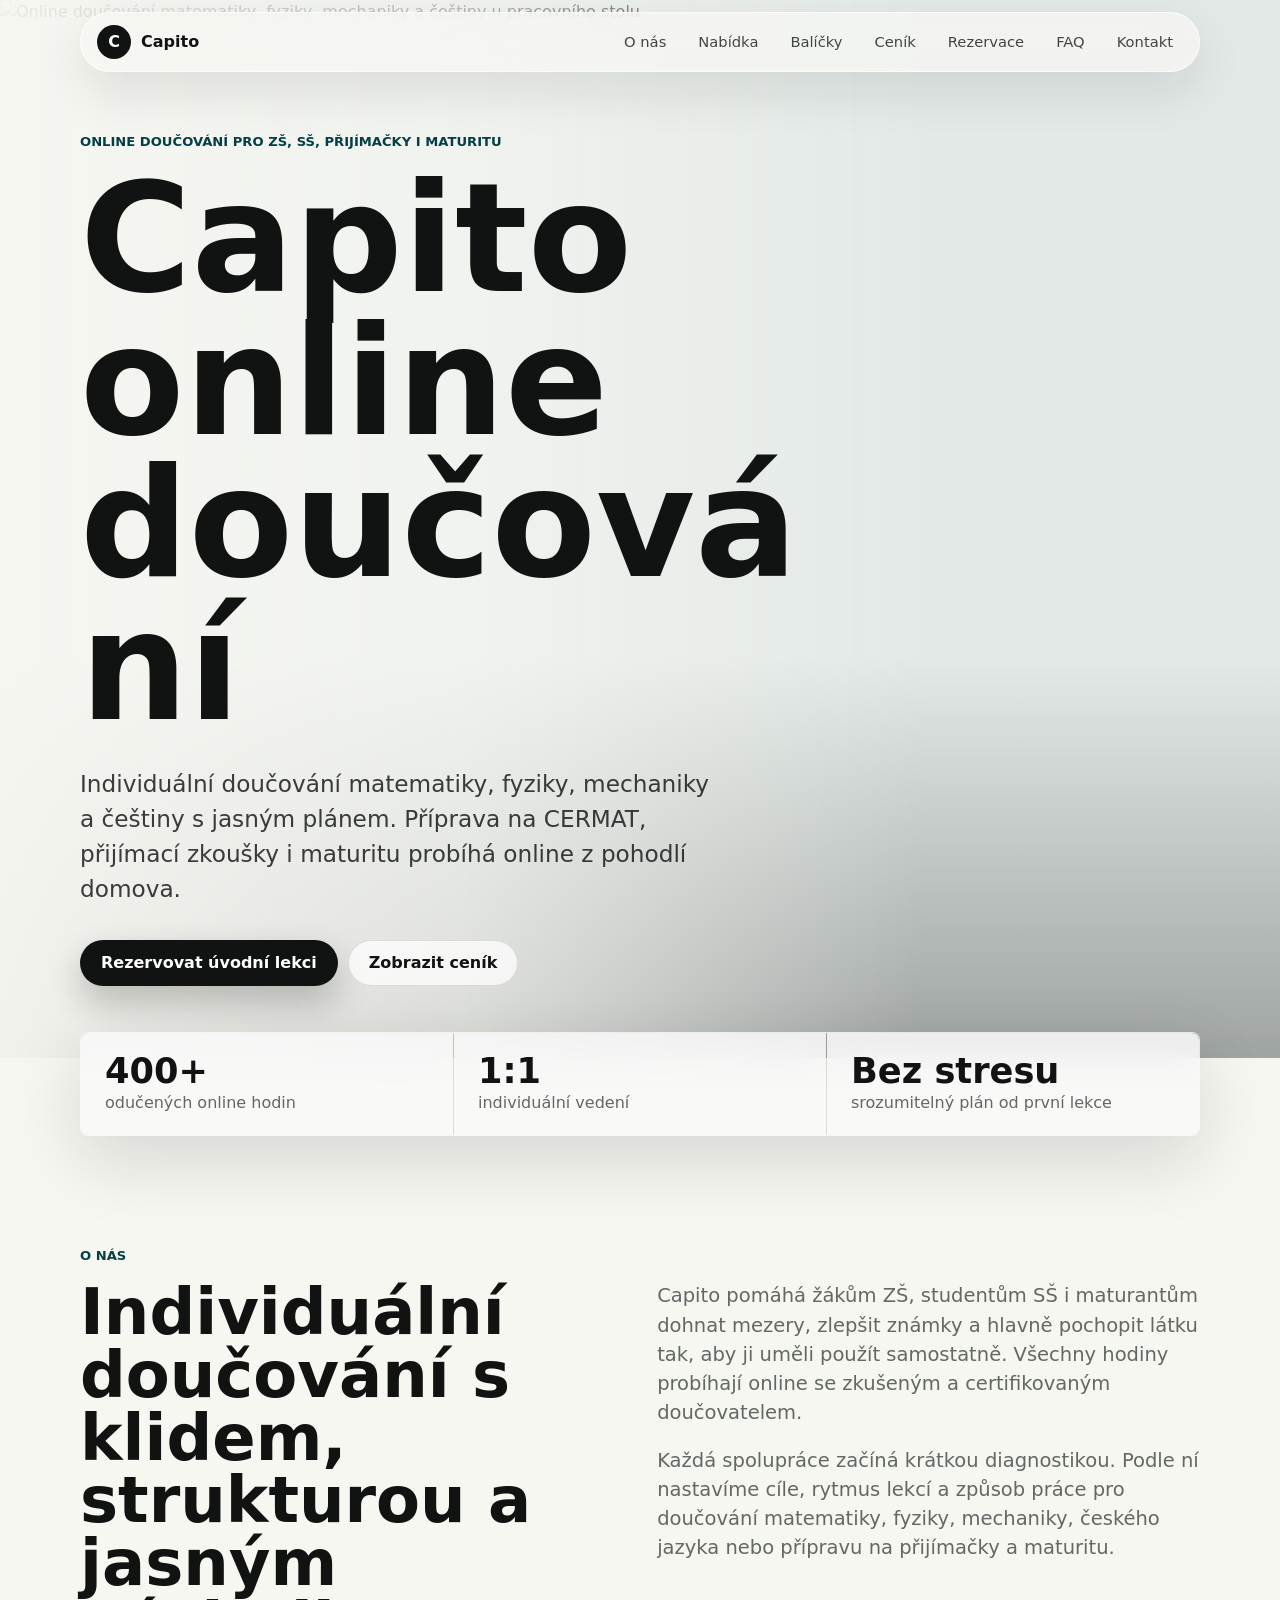
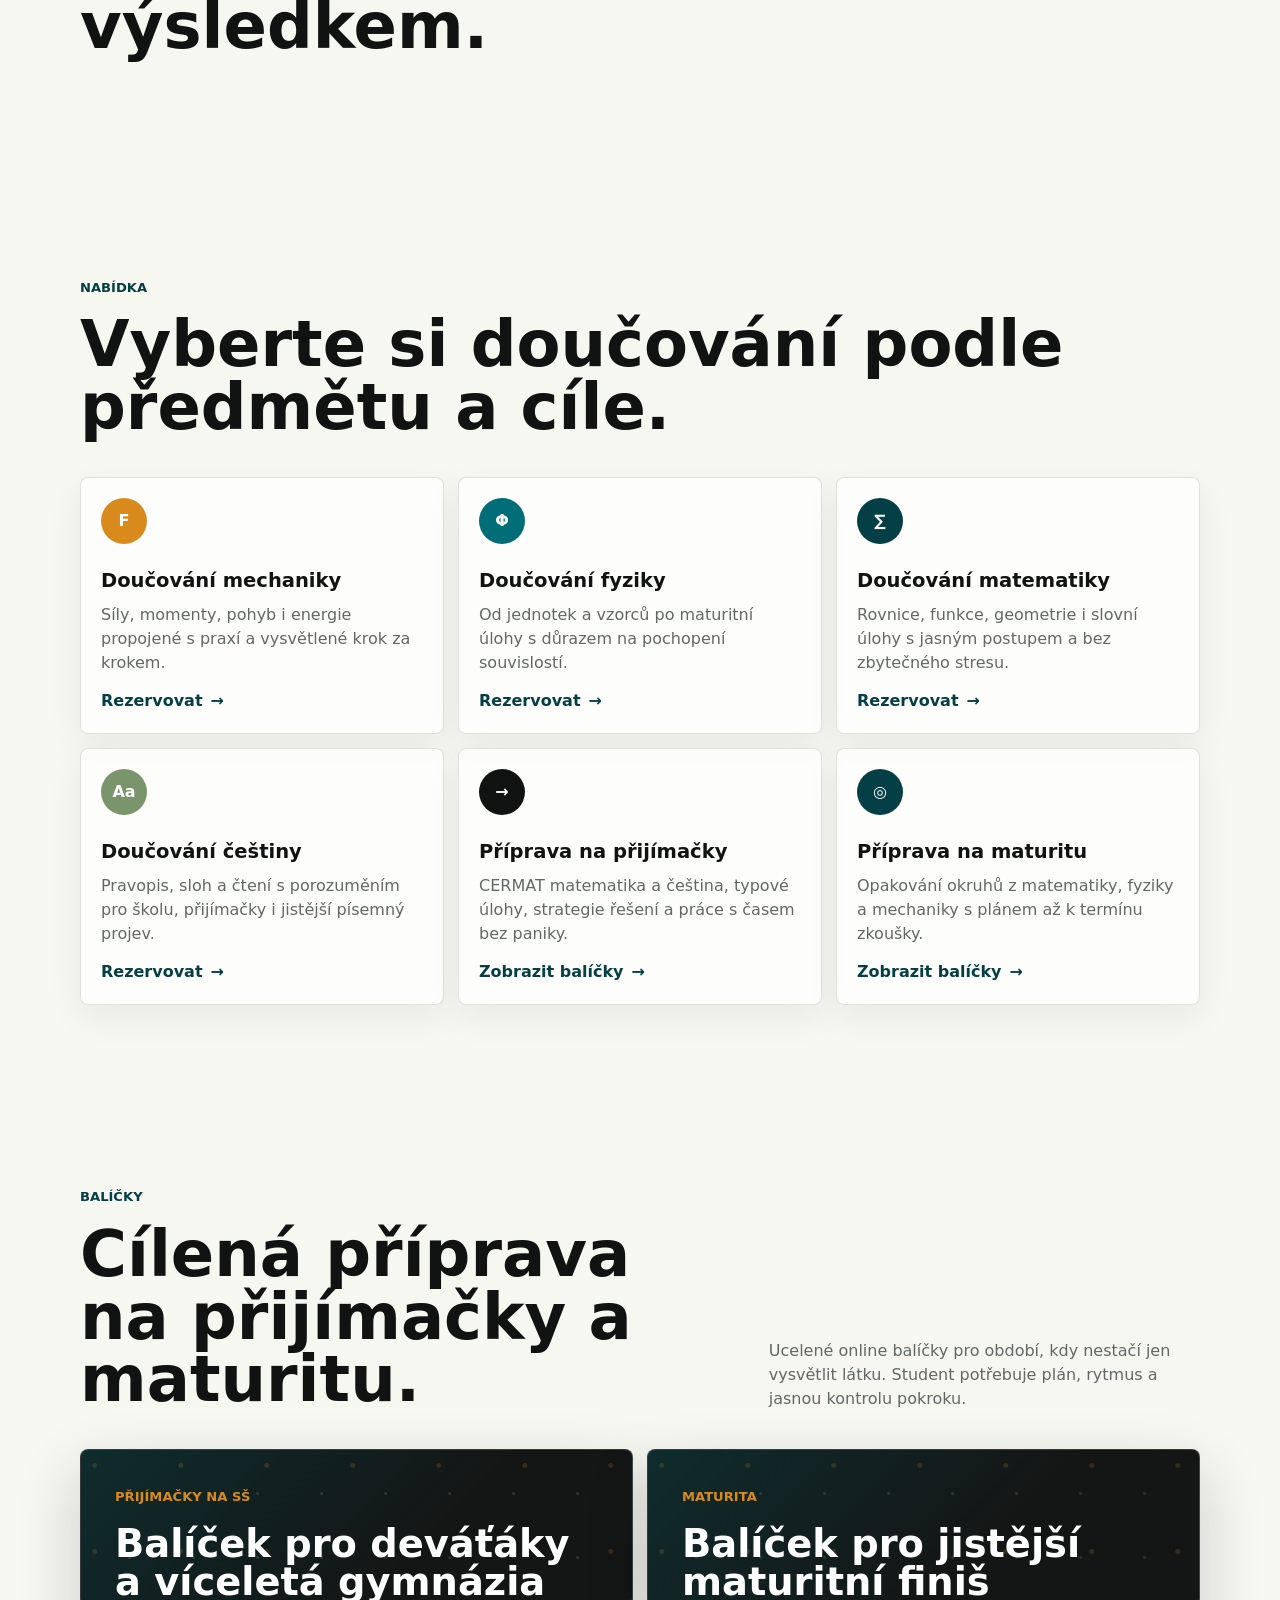
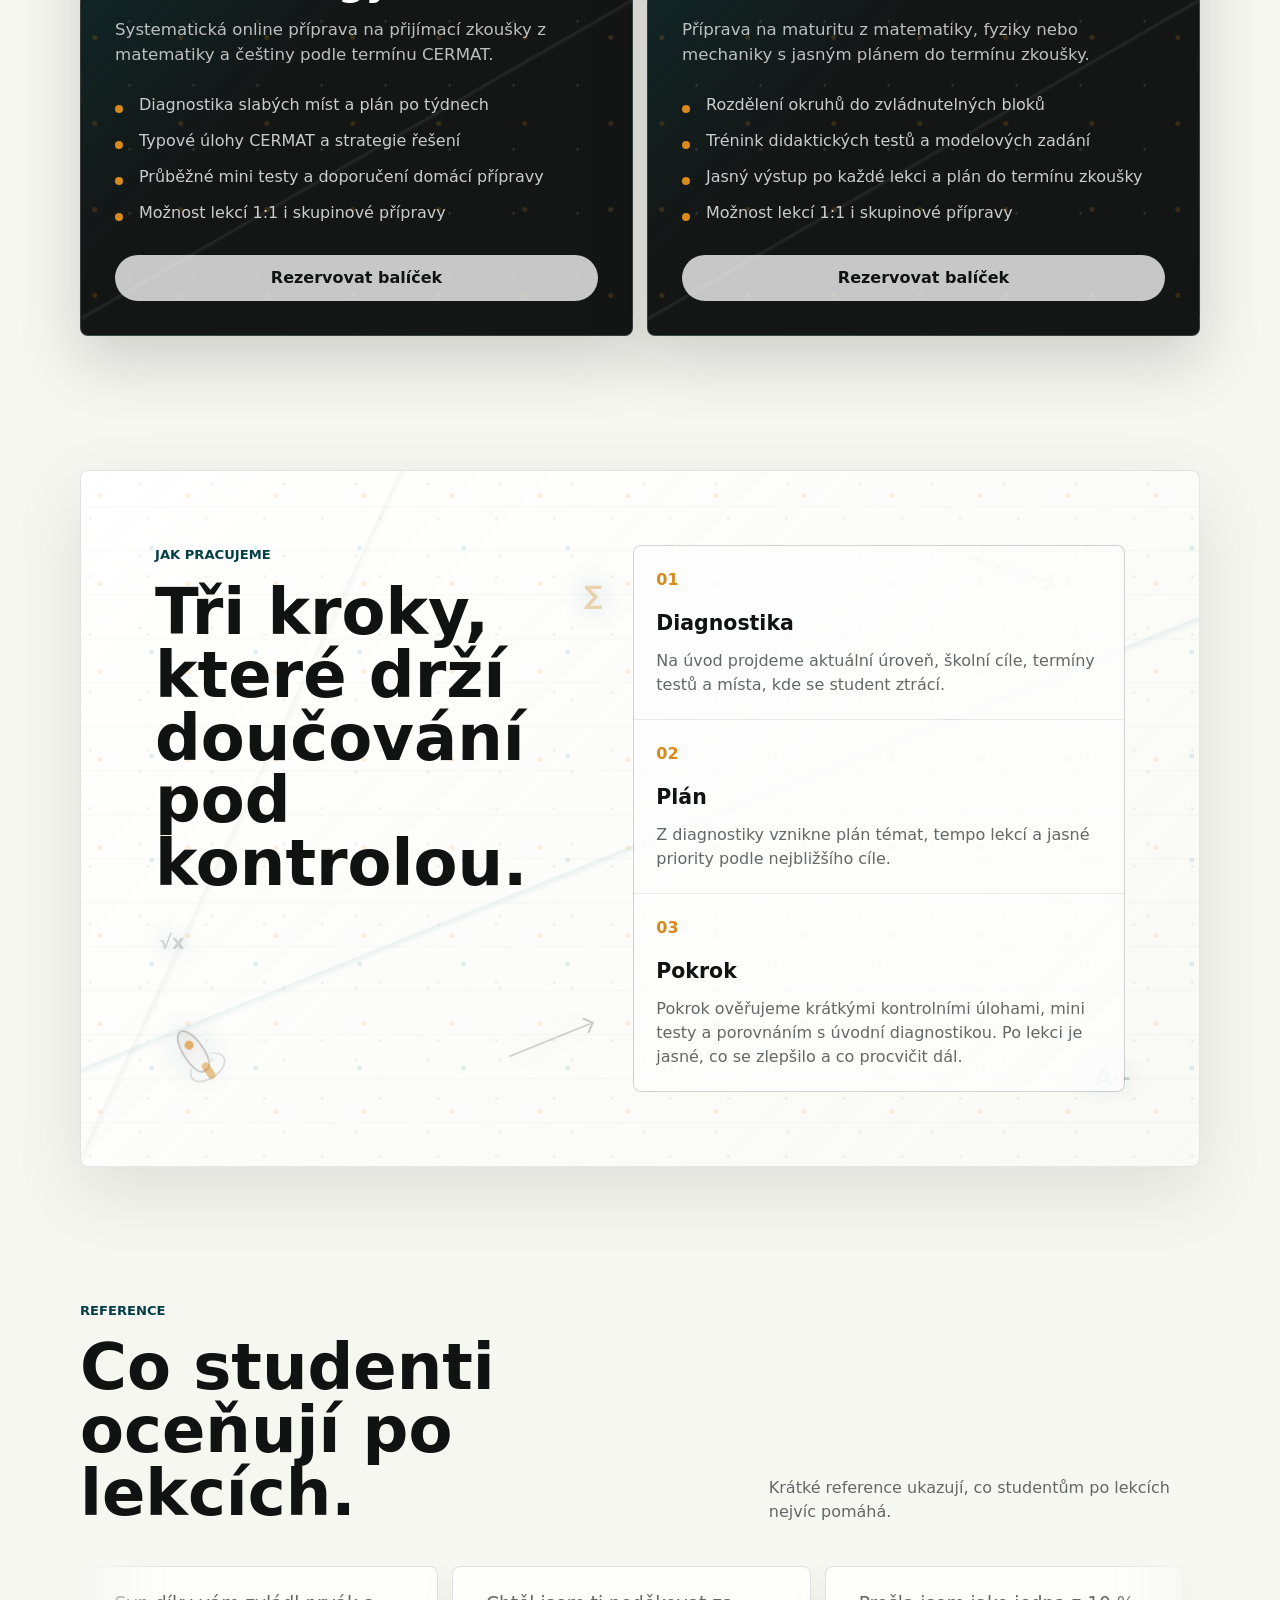
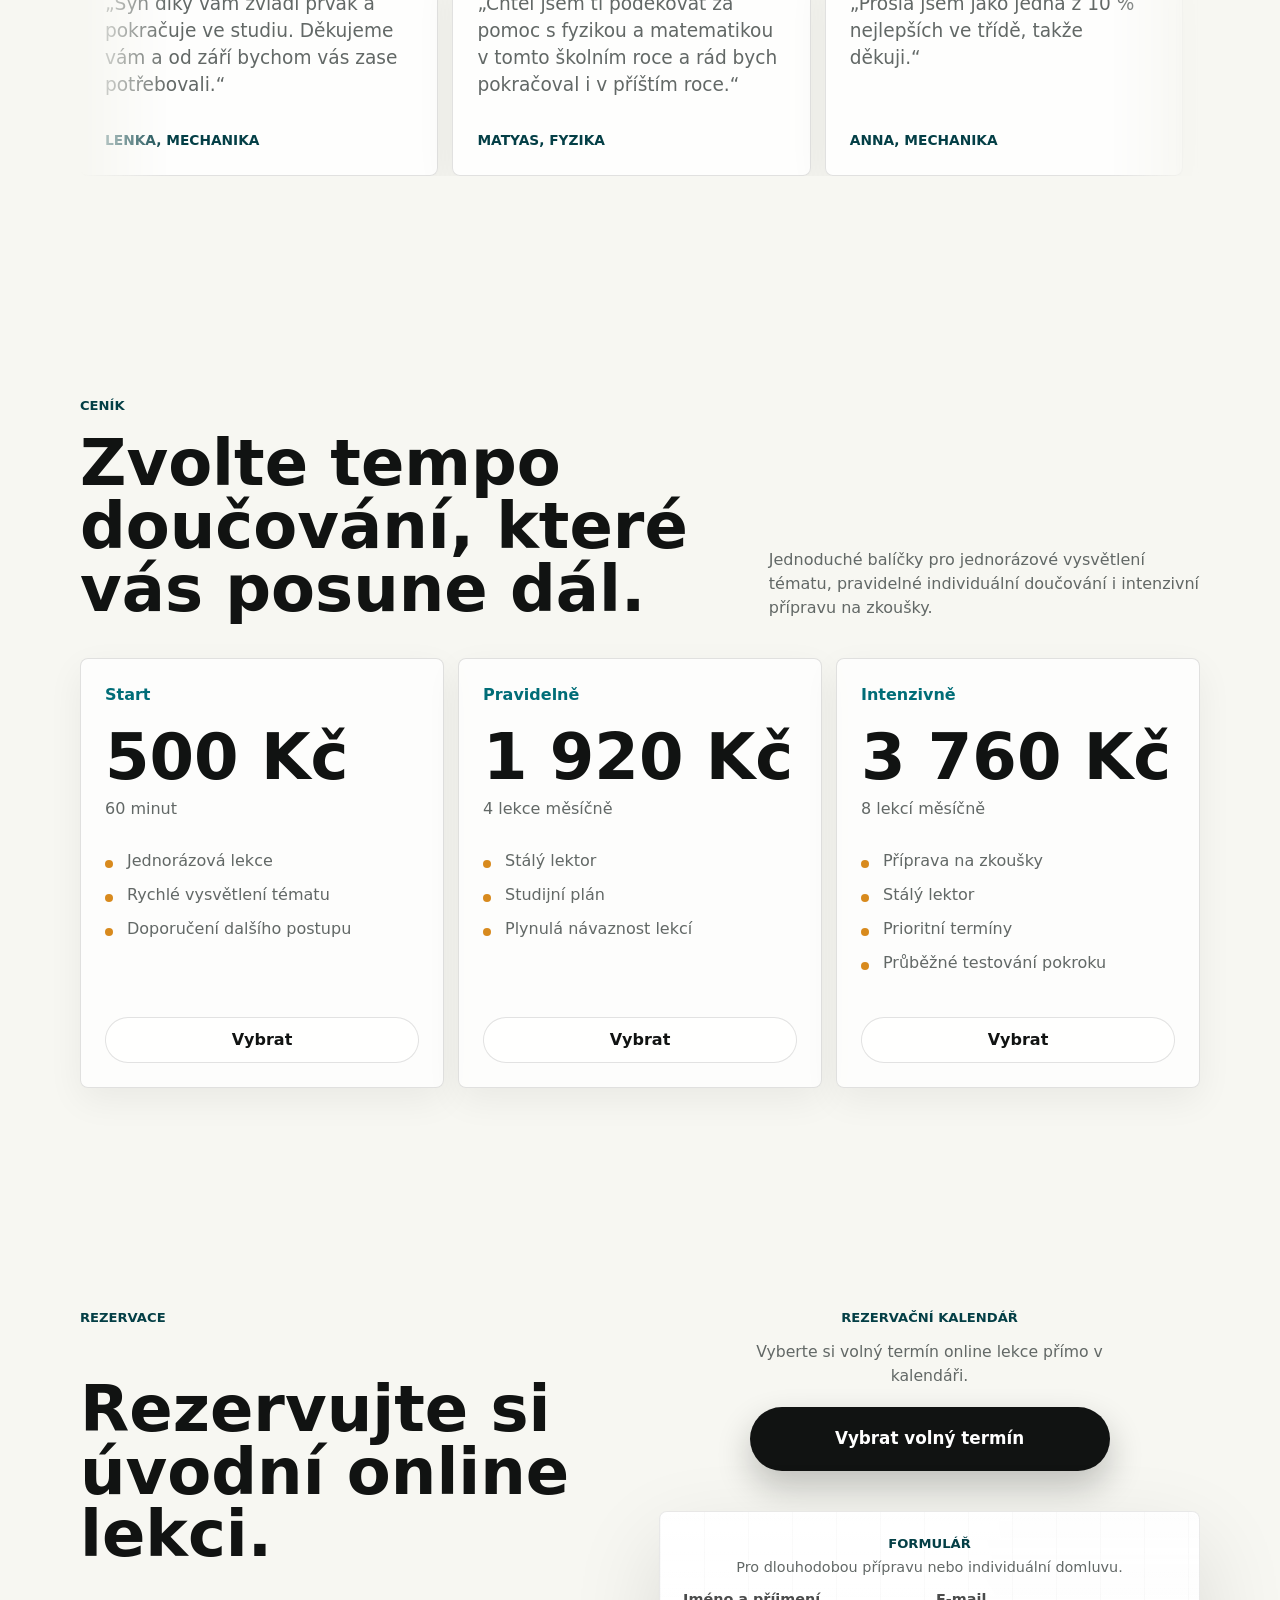
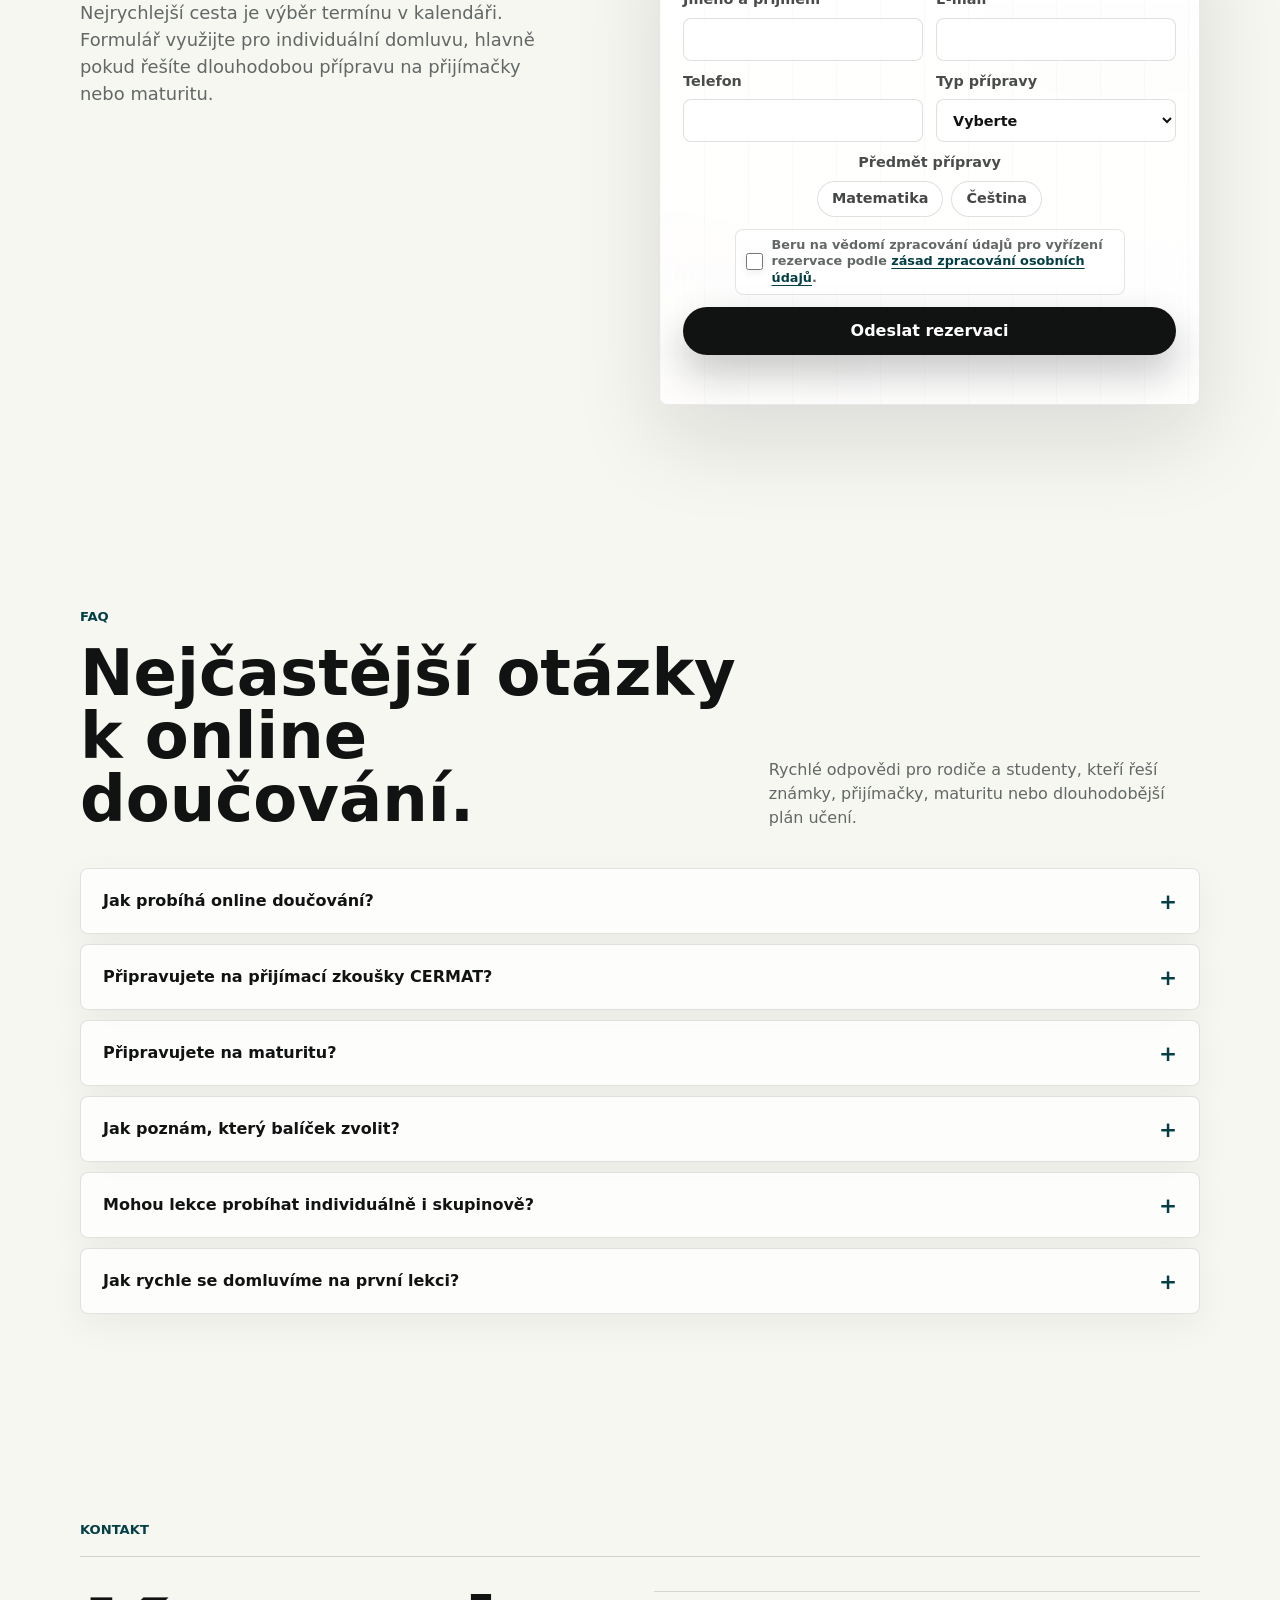
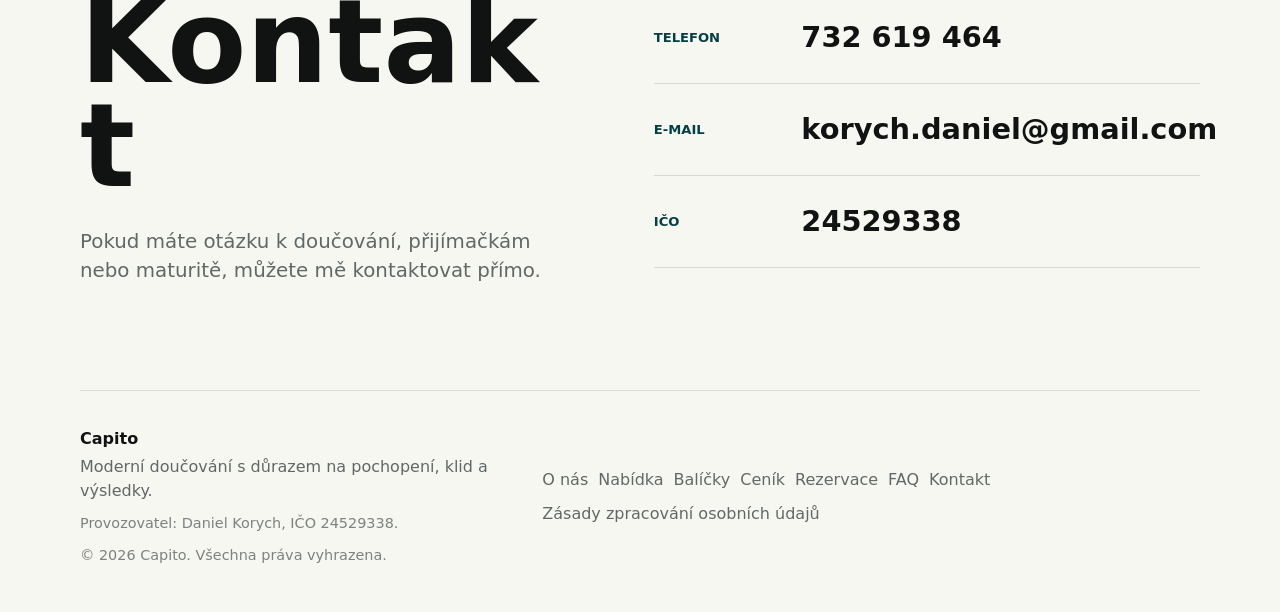
==== index.html @ b6530be2 "Add files via upload" ====
<!doctype html>
<html lang="cs">
  <head>
    <meta charset="utf-8" />
    <meta name="viewport" content="width=device-width, initial-scale=1" />
    <meta
      name="description"
      content="Individuální online doučování matematiky, fyziky, mechaniky a češtiny. Příprava na CERMAT, přijímačky i maturitu s jasným plánem a lektorem."
    />
    <meta name="robots" content="index,follow,max-image-preview:large" />
    <meta name="theme-color" content="#f7f7f2" />
    <meta name="author" content="Capito" />
    <link rel="canonical" href="https://www.doucovanicapito.cz/" />
    <title>Online doučování, přijímačky a maturita | Capito</title>
    <link rel="icon" href="assets/favicon.svg?v=2" type="image/svg+xml" />
    <meta property="og:locale" content="cs_CZ" />
    <meta property="og:type" content="website" />
    <meta property="og:site_name" content="Capito" />
    <meta property="og:title" content="Online doučování, přijímačky a maturita | Capito" />
    <meta
      property="og:description"
      content="Individuální online doučování matematiky, fyziky, mechaniky a češtiny. Příprava na CERMAT, přijímačky i maturitu s jasným plánem."
    />
    <meta property="og:url" content="https://www.doucovanicapito.cz/" />
    <meta property="og:image" content="https://www.doucovanicapito.cz/assets/og-image.jpg" />
    <meta property="og:image:alt" content="Online doučování, přijímačky a maturita s Capito" />
    <meta property="og:image:type" content="image/jpeg" />
    <meta property="og:image:width" content="1200" />
    <meta property="og:image:height" content="630" />
    <meta name="twitter:card" content="summary_large_image" />
    <meta name="twitter:title" content="Online doučování, přijímačky a maturita | Capito" />
    <meta
      name="twitter:description"
      content="Individuální doučování online, příprava na CERMAT, přijímačky a maturitu z matematiky, fyziky, mechaniky a češtiny."
    />
    <meta name="twitter:image" content="https://www.doucovanicapito.cz/assets/og-image.jpg" />
    <meta name="twitter:image:alt" content="Online doučování, přijímačky a maturita s Capito" />
    <link
      rel="preload"
      href="assets/capito-online-doucovani-1200.webp"
      as="image"
      type="image/webp"
      imagesrcset="assets/capito-online-doucovani-720.webp 720w, assets/capito-online-doucovani-1200.webp 1200w, assets/capito-online-doucovani-1672.webp 1672w"
      imagesizes="100vw"
    />
    <link rel="stylesheet" href="styles.css" />
    <script type="application/ld+json">
      {
        "@context": "https://schema.org",
        "@graph": [
          {
            "@type": "WebSite",
            "@id": "https://www.doucovanicapito.cz/#website",
            "url": "https://www.doucovanicapito.cz/",
            "name": "Capito",
            "inLanguage": "cs-CZ",
            "publisher": { "@id": "https://www.doucovanicapito.cz/#organization" }
          },
          {
            "@type": ["Organization", "LocalBusiness", "EducationalOrganization"],
            "@id": "https://www.doucovanicapito.cz/#organization",
            "name": "Capito",
            "url": "https://www.doucovanicapito.cz/",
            "logo": "https://www.doucovanicapito.cz/assets/favicon.svg",
            "telephone": "+420732619464",
            "email": "korych.daniel@gmail.com",
            "taxID": "24529338",
            "description": "Individuální online doučování matematiky, fyziky, mechaniky a českého jazyka pro žáky ZŠ, studenty SŠ, maturanty a uchazeče o střední školy.",
            "areaServed": [
              { "@type": "Country", "name": "Česká republika" }
            ]
          },
          {
            "@type": "Course",
            "@id": "https://www.doucovanicapito.cz/#prijimacky-cermat",
            "name": "Příprava na přijímací zkoušky CERMAT",
            "description": "Online příprava na přijímačky z matematiky a českého jazyka s plánem po týdnech, typovými úlohami a průběžnou kontrolou pokroku.",
            "provider": { "@id": "https://www.doucovanicapito.cz/#organization" },
            "educationalLevel": "ZŠ"
          },
          {
            "@type": "Course",
            "@id": "https://www.doucovanicapito.cz/#maturita",
            "name": "Online příprava na maturitu",
            "description": "Individuální online příprava na maturitu z matematiky, fyziky a mechaniky s opakováním okruhů, typovými úlohami a jasným plánem.",
            "provider": { "@id": "https://www.doucovanicapito.cz/#organization" },
            "educationalLevel": "SŠ"
          },
          {
            "@type": "FAQPage",
            "@id": "https://www.doucovanicapito.cz/#faq",
            "mainEntity": [
              {
                "@type": "Question",
                "name": "Jak probíhá online doučování?",
                "acceptedAnswer": {
                  "@type": "Answer",
                  "text": "Lekce probíhají online přes videohovor na platformě Microsoft Teams nebo Google Meet a sdílené materiály. Student dostává srozumitelné vysvětlení, prostor na otázky a jasný plán další přípravy."
                }
              },
              {
                "@type": "Question",
                "name": "Připravujete na přijímací zkoušky CERMAT?",
                "acceptedAnswer": {
                  "@type": "Answer",
                  "text": "Ano. Příprava na přijímačky se zaměřuje na matematiku, český jazyk, typové úlohy CERMAT, práci s časem a pravidelné vyhodnocování pokroku."
                }
              },
              {
                "@type": "Question",
                "name": "Připravujete na maturitu?",
                "acceptedAnswer": {
                  "@type": "Answer",
                  "text": "Ano. Příprava na maturitu se nastavuje podle typu zkoušky, aktuální úrovně studenta a termínu maturity. Zaměřujeme se na maturitní okruhy, typové úlohy a jistotu při řešení."
                }
              },
              {
                "@type": "Question",
                "name": "Jak poznám, který balíček zvolit?",
                "acceptedAnswer": {
                  "@type": "Answer",
                  "text": "Pro rychlé vysvětlení tématu stačí Start. Pro dlouhodobý posun dává smysl pravidelné doučování. Pro přijímačky, maturitu nebo větší skluz je vhodný balíček s jasným plánem. Pokud si nejste jistí výběrem, můžete mě kontaktovat napřímo."
                }
              },
              {
                "@type": "Question",
                "name": "Mohou lekce probíhat individuálně i skupinově?",
                "acceptedAnswer": {
                  "@type": "Answer",
                  "text": "Ano. Podle cíle a domluvy mohou lekce probíhat jako individuální doučování 1:1 nebo jako skupinová příprava pro více studentů."
                }
              },
              {
                "@type": "Question",
                "name": "Jak rychle se domluvíme na první lekci?",
                "acceptedAnswer": {
                  "@type": "Answer",
                  "text": "Po odeslání poptávky se domluví nejbližší vhodný termín, cíl doučování a doporučené tempo lekcí."
                }
              }
            ]
          },
          {
            "@type": "BreadcrumbList",
            "@id": "https://www.doucovanicapito.cz/#breadcrumbs",
            "itemListElement": [
              {
                "@type": "ListItem",
                "position": 1,
                "name": "Online doučování Capito",
                "item": "https://www.doucovanicapito.cz/"
              }
            ]
          }
        ]
      }
    </script>
  </head>
  <body>
    <header class="site-header" data-header>
      <a class="brand" href="#top" aria-label="Capito domů">
        <span class="brand-mark">C</span>
        <span>Capito</span>
      </a>

      <button class="menu-toggle" type="button" aria-expanded="false" aria-controls="site-nav" data-menu-toggle>
        <span class="sr-only">Menu</span>
        <span></span>
        <span></span>
      </button>

      <nav class="site-nav" id="site-nav" data-nav>
        <a href="#o-nas">O nás</a>
        <a href="#nabidka">Nabídka</a>
        <a href="#balicky">Balíčky</a>
        <a href="#cenik">Ceník</a>
        <a href="#rezervace">Rezervace</a>
        <a href="#faq">FAQ</a>
        <a href="#kontakt">Kontakt</a>
      </nav>
    </header>

    <main id="top">
      <section class="hero" aria-labelledby="hero-title">
        <picture class="hero-picture">
          <source
            type="image/webp"
            srcset="assets/capito-online-doucovani-720.webp 720w, assets/capito-online-doucovani-1200.webp 1200w, assets/capito-online-doucovani-1672.webp 1672w"
            sizes="100vw"
          />
          <img
            class="hero-media"
            src="assets/capito-online-doucovani.png"
            alt="Online doučování matematiky, fyziky, mechaniky a češtiny u pracovního stolu"
            title="Online doučování matematiky, fyziky, mechaniky a češtiny"
            width="1672"
            height="941"
            fetchpriority="high"
            decoding="async"
          />
        </picture>
        <div class="hero-shade" aria-hidden="true"></div>
        <div class="hero-content">
          <p class="eyebrow">Online doučování pro ZŠ, SŠ, přijímačky i maturitu</p>
          <h1 id="hero-title">Capito online doučování</h1>
          <p class="hero-copy">
            Individuální doučování matematiky, fyziky, mechaniky a češtiny s jasným plánem.
            Příprava na CERMAT, přijímací zkoušky i maturitu probíhá online z pohodlí domova.
          </p>
          <div class="hero-actions">
            <a class="button primary" href="#rezervace">Rezervovat úvodní lekci</a>
            <a class="button secondary" href="#cenik">Zobrazit ceník</a>
          </div>
        </div>
      </section>

      <section class="signal-strip" aria-label="Hlavní výhody">
        <div>
          <strong>400+</strong>
          <span>odučených online hodin</span>
        </div>
        <div>
          <strong>1:1</strong>
          <span>individuální vedení</span>
        </div>
        <div>
          <strong>Bez stresu</strong>
          <span>srozumitelný plán od první lekce</span>
        </div>
      </section>

      <section class="section intro" id="o-nas" aria-labelledby="about-title">
        <div class="section-kicker">O nás</div>
        <div class="intro-grid">
          <div>
            <h2 id="about-title">Individuální doučování s klidem, strukturou a jasným výsledkem.</h2>
          </div>
          <div class="intro-copy">
            <p>
              Capito pomáhá žákům ZŠ, studentům SŠ i maturantům dohnat mezery, zlepšit známky
              a hlavně pochopit látku tak, aby ji uměli použít samostatně. Všechny hodiny probíhají
              online se zkušeným a certifikovaným doučovatelem.
            </p>
            <p>
              Každá spolupráce začíná krátkou diagnostikou. Podle ní nastavíme cíle, rytmus lekcí
              a způsob práce pro doučování matematiky, fyziky, mechaniky, českého jazyka nebo přípravu
              na přijímačky a maturitu.
            </p>
          </div>
        </div>
      </section>

      <section class="section offer" id="nabidka" aria-labelledby="offer-title">
        <div class="section-kicker">Nabídka</div>
        <h2 id="offer-title">Vyberte si doučování podle předmětu a cíle.</h2>

        <div class="offer-grid">
          <a class="feature-card" href="#rezervace" data-subject="Mechanika" aria-label="Rezervovat doučování mechaniky">
            <span class="icon" aria-hidden="true">F</span>
            <h3>Doučování mechaniky</h3>
            <p>Síly, momenty, pohyb i energie propojené s praxí a vysvětlené krok za krokem.</p>
            <span class="feature-card-cta">Rezervovat</span>
          </a>
          <a class="feature-card" href="#rezervace" data-subject="Fyzika" aria-label="Rezervovat doučování fyziky">
            <span class="icon" aria-hidden="true">Φ</span>
            <h3>Doučování fyziky</h3>
            <p>Od jednotek a vzorců po maturitní úlohy s důrazem na pochopení souvislostí.</p>
            <span class="feature-card-cta">Rezervovat</span>
          </a>
          <a class="feature-card" href="#rezervace" data-subject="Matematika" aria-label="Rezervovat doučování matematiky">
            <span class="icon" aria-hidden="true">∑</span>
            <h3>Doučování matematiky</h3>
            <p>Rovnice, funkce, geometrie i slovní úlohy s jasným postupem a bez zbytečného stresu.</p>
            <span class="feature-card-cta">Rezervovat</span>
          </a>
          <a class="feature-card" href="#rezervace" data-subject="Čeština" aria-label="Rezervovat doučování češtiny">
            <span class="icon" aria-hidden="true">Aa</span>
            <h3>Doučování češtiny</h3>
            <p>Pravopis, sloh a čtení s porozuměním pro školu, přijímačky i jistější písemný projev.</p>
            <span class="feature-card-cta">Rezervovat</span>
          </a>
          <a class="feature-card" href="#balicky" aria-label="Zobrazit balíčky pro přípravu na přijímací zkoušky">
            <span class="icon" aria-hidden="true">→</span>
            <h3>Příprava na přijímačky</h3>
            <p>CERMAT matematika a čeština, typové úlohy, strategie řešení a práce s časem bez paniky.</p>
            <span class="feature-card-cta">Zobrazit balíčky</span>
          </a>
          <a class="feature-card" href="#balicky" aria-label="Zobrazit balíčky pro přípravu na maturitu">
            <span class="icon" aria-hidden="true">◎</span>
            <h3>Příprava na maturitu</h3>
            <p>Opakování okruhů z matematiky, fyziky a mechaniky s plánem až k termínu zkoušky.</p>
            <span class="feature-card-cta">Zobrazit balíčky</span>
          </a>
        </div>
      </section>

      <section class="section packages" id="balicky" aria-labelledby="packages-title">
        <div class="section-kicker">Balíčky</div>
        <div class="section-heading">
          <h2 id="packages-title">Cílená příprava na přijímačky a maturitu.</h2>
          <p>Ucelené online balíčky pro období, kdy nestačí jen vysvětlit látku. Student potřebuje plán, rytmus a jasnou kontrolu pokroku.</p>
        </div>

        <div class="package-grid">
          <article class="package-card">
            <div>
              <span class="package-label">Přijímačky na SŠ</span>
              <h3>Balíček pro deváťáky a víceletá gymnázia</h3>
              <p>Systematická online příprava na přijímací zkoušky z matematiky a češtiny podle termínu CERMAT.</p>
            </div>
            <ul>
              <li>Diagnostika slabých míst a plán po týdnech</li>
              <li>Typové úlohy CERMAT a strategie řešení</li>
              <li>Průběžné mini testy a doporučení domácí přípravy</li>
              <li>Možnost lekcí 1:1 i skupinové přípravy</li>
            </ul>
            <a
              class="button secondary full"
              href="#rezervace"
              data-subject="Příprava na přijímačky"
            >
              Rezervovat balíček
            </a>
          </article>

          <article class="package-card">
            <div>
              <span class="package-label">Maturita</span>
              <h3>Balíček pro jistější maturitní finiš</h3>
              <p>Příprava na maturitu z matematiky, fyziky nebo mechaniky s jasným plánem do termínu zkoušky.</p>
            </div>
            <ul>
              <li>Rozdělení okruhů do zvládnutelných bloků</li>
              <li>Trénink didaktických testů a modelových zadání</li>
              <li>Jasný výstup po každé lekci a plán do termínu zkoušky</li>
              <li>Možnost lekcí 1:1 i skupinové přípravy</li>
            </ul>
            <a
              class="button secondary full"
              href="#rezervace"
              data-subject="Příprava na maturitu"
            >
              Rezervovat balíček
            </a>
          </article>
        </div>
      </section>

      <section class="section method" aria-labelledby="method-title">
        <div class="method-panel">
          <div class="method-pattern" aria-hidden="true">
            <span class="pattern-rocket"></span>
            <span class="pattern-arrow pattern-arrow-one"></span>
            <span class="pattern-arrow pattern-arrow-two"></span>
            <span class="pattern-formula pattern-formula-one">∑</span>
            <span class="pattern-formula pattern-formula-two">A+</span>
            <span class="pattern-formula pattern-formula-three">√x</span>
          </div>
          <div>
            <div class="section-kicker">Jak pracujeme</div>
            <h2 id="method-title">Tři kroky, které drží doučování pod kontrolou.</h2>
          </div>
          <div class="timeline">
            <div>
              <span>01</span>
              <h3>Diagnostika</h3>
              <p>Na úvod projdeme aktuální úroveň, školní cíle, termíny testů a místa, kde se student ztrácí.</p>
            </div>
            <div>
              <span>02</span>
              <h3>Plán</h3>
              <p>Z diagnostiky vznikne plán témat, tempo lekcí a jasné priority podle nejbližšího cíle.</p>
            </div>
            <div>
              <span>03</span>
              <h3>Pokrok</h3>
              <p>Pokrok ověřujeme krátkými kontrolními úlohami, mini testy a porovnáním s úvodní diagnostikou. Po lekci je jasné, co se zlepšilo a co procvičit dál.</p>
            </div>
          </div>
        </div>
      </section>

      <section class="section testimonials" id="reference" aria-labelledby="testimonials-title">
        <div class="section-kicker">Reference</div>
        <div class="section-heading">
          <h2 id="testimonials-title">Co studenti oceňují po lekcích.</h2>
          <p>Krátké reference ukazují, co studentům po lekcích nejvíc pomáhá.</p>
        </div>

        <div class="reviews-marquee" aria-label="Reference studentů">
          <div class="reviews-track">
            <div class="reviews-row">
              <figure class="review-card">
                <blockquote>„Syn díky vám zvládl prvák a pokračuje ve studiu. Děkujeme vám a od září bychom vás zase potřebovali.“</blockquote>
                <figcaption>Lenka, mechanika</figcaption>
              </figure>
              <figure class="review-card">
                <blockquote>„Chtěl jsem ti poděkovat za pomoc s fyzikou a matematikou v tomto školním roce a rád bych pokračoval i v příštím roce.“</blockquote>
                <figcaption>Matyas, fyzika</figcaption>
              </figure>
              <figure class="review-card">
                <blockquote>„Prošla jsem jako jedna z 10 % nejlepších ve třídě, takže děkuji.“</blockquote>
                <figcaption>Anna, mechanika</figcaption>
              </figure>
              <figure class="review-card">
                <blockquote>„Doporučuji. Všechno pěkně vysvětlil a naučil spoustu nového. Je skvělej a nemusíte se bát zadávat hloupé otázky.“</blockquote>
                <figcaption>Saša, mechanika</figcaption>
              </figure>
              <figure class="review-card">
                <blockquote>„Mohu jen doporučit. Srozumitelně vysvětluje, vždy připraven, ochotný, máme lepší výsledky.“</blockquote>
                <figcaption>Lenka, mechanika</figcaption>
              </figure>
              <figure class="review-card">
                <blockquote>„U češtiny mi pomohlo, že jsme netrénovali jen pravidla, ale i to, jak nad textem přemýšlet.“</blockquote>
                <figcaption>Markéta, čeština</figcaption>
              </figure>
            </div>
            <div class="reviews-row" aria-hidden="true">
              <figure class="review-card">
                <blockquote>„Syn díky vám zvládl prvák a pokračuje ve studiu. Děkujeme vám a od září bychom vás zase potřebovali.“</blockquote>
                <figcaption>Lenka, mechanika</figcaption>
              </figure>
              <figure class="review-card">
                <blockquote>„Chtěl jsem ti poděkovat za pomoc s fyzikou a matematikou v tomto školním roce a rád bych pokračoval i v příštím roce.“</blockquote>
                <figcaption>Matyas, fyzika</figcaption>
              </figure>
              <figure class="review-card">
                <blockquote>„Prošla jsem jako jedna z 10 % nejlepších ve třídě, takže děkuji.“</blockquote>
                <figcaption>Anna, mechanika</figcaption>
              </figure>
              <figure class="review-card">
                <blockquote>„Doporučuji. Všechno pěkně vysvětlil a naučil spoustu nového. Je skvělej a nemusíte se bát zadávat hloupé otázky.“</blockquote>
                <figcaption>Saša, mechanika</figcaption>
              </figure>
              <figure class="review-card">
                <blockquote>„Mohu jen doporučit. Srozumitelně vysvětluje, vždy připraven, ochotný, máme lepší výsledky.“</blockquote>
                <figcaption>Lenka, mechanika</figcaption>
              </figure>
              <figure class="review-card">
                <blockquote>„U češtiny mi pomohlo, že jsme netrénovali jen pravidla, ale i to, jak nad textem přemýšlet.“</blockquote>
                <figcaption>Markéta, čeština</figcaption>
              </figure>
            </div>
          </div>
        </div>
      </section>

      <section class="section pricing" id="cenik" aria-labelledby="pricing-title">
        <div class="section-kicker">Ceník</div>
        <div class="section-heading">
          <h2 id="pricing-title">Zvolte tempo doučování, které vás posune dál.</h2>
          <p>Jednoduché balíčky pro jednorázové vysvětlení tématu, pravidelné individuální doučování i intenzivní přípravu na zkoušky.</p>
        </div>

        <div class="pricing-grid" id="cenik-balicky">
          <article class="price-card">
            <p class="plan">Start</p>
            <p class="price-value">500 Kč</p>
            <span>60 minut</span>
            <ul>
              <li>Jednorázová lekce</li>
              <li>Rychlé vysvětlení tématu</li>
              <li>Doporučení dalšího postupu</li>
            </ul>
            <a class="button secondary full" href="#rezervace" data-plan="Start">Vybrat</a>
          </article>

          <article class="price-card highlighted">
            <p class="plan">Pravidelně</p>
            <p class="price-value">1 920 Kč</p>
            <span>4 lekce měsíčně</span>
            <ul>
              <li>Stálý lektor</li>
              <li>Studijní plán</li>
              <li>Plynulá návaznost lekcí</li>
            </ul>
            <a class="button secondary full" href="#rezervace" data-plan="Pravidelně">Vybrat</a>
          </article>

          <article class="price-card">
            <p class="plan">Intenzivně</p>
            <p class="price-value">3 760 Kč</p>
            <span>8 lekcí měsíčně</span>
            <ul>
              <li>Příprava na zkoušky</li>
              <li>Stálý lektor</li>
              <li>Prioritní termíny</li>
              <li>Průběžné testování pokroku</li>
            </ul>
            <a class="button secondary full" href="#rezervace" data-plan="Intenzivně">Vybrat</a>
          </article>
        </div>
      </section>

      <section class="section reservation" id="rezervace" aria-labelledby="booking-title">
        <div class="reservation-copy">
          <div class="section-kicker">Rezervace</div>
          <h2 id="booking-title">Rezervujte si úvodní online lekci.</h2>
          <p>
            Nejrychlejší cesta je výběr termínu v kalendáři. Formulář využijte pro individuální domluvu,
            hlavně pokud řešíte dlouhodobou přípravu na přijímačky nebo maturitu.
          </p>
        </div>

        <div class="reservation-action">
          <div class="booking-service">
            <span>Rezervační kalendář</span>
            <p>Vyberte si volný termín online lekce přímo v kalendáři.</p>
            <a class="button primary booking-service-button" href="#" aria-disabled="true" data-booking-placeholder>
              Vybrat volný termín
            </a>
          </div>

          <form
            class="booking-form"
            id="rezervacni-formular"
            name="rezervace-capito"
            action="/"
            method="post"
            data-netlify="true"
            netlify-honeypot="website"
            data-booking-form
            novalidate
          >
            <div class="form-heading">
              <div class="form-kicker">Formulář</div>
              <p>Pro dlouhodobou přípravu nebo individuální domluvu.</p>
            </div>
            <input type="hidden" name="form-name" value="rezervace-capito" />
            <div class="form-grid">
              <label>
                Jméno a příjmení
                <input name="name" type="text" autocomplete="name" minlength="2" maxlength="80" required />
              </label>
              <label>
                E-mail
                <input name="email" type="email" autocomplete="email" maxlength="120" required />
              </label>
              <label>
                Telefon
                <input name="phone" type="tel" autocomplete="tel" maxlength="30" required />
              </label>
              <label>
                Typ přípravy
                <select name="subject" data-subject-select required>
                  <option value="" selected disabled hidden>Vyberte</option>
                  <option>Příprava na přijímačky</option>
                  <option>Příprava na maturitu</option>
                </select>
              </label>
              <fieldset class="day-picker preparation-picker" data-preparation-picker>
                <legend>Předmět přípravy</legend>
                <div class="day-options">
                  <label>
                    <input name="preparation_subjects" type="checkbox" value="Matematika" />
                    <span>Matematika</span>
                  </label>
                  <label>
                    <input name="preparation_subjects" type="checkbox" value="Čeština" />
                    <span>Čeština</span>
                  </label>
                </div>
              </fieldset>
            </div>

            <label class="consent">
              <input name="privacy" type="checkbox" required />
              <span>
                Beru na vědomí zpracování údajů pro vyřízení rezervace podle
                <a href="zasady-zpracovani-osobnich-udaju.html">zásad zpracování osobních údajů</a>.
              </span>
            </label>

            <label class="hp-field" aria-hidden="true">
              Web
              <input name="website" type="text" tabindex="-1" autocomplete="off" />
            </label>

            <button class="button primary full" type="submit">Odeslat rezervaci</button>
            <p class="form-status" role="status" aria-live="polite" data-form-status></p>
          </form>
        </div>
      </section>

      <section class="section faq" id="faq" aria-labelledby="faq-title">
        <div class="section-kicker">FAQ</div>
        <div class="section-heading">
          <h2 id="faq-title">Nejčastější otázky k online doučování.</h2>
          <p>Rychlé odpovědi pro rodiče a studenty, kteří řeší známky, přijímačky, maturitu nebo dlouhodobější plán učení.</p>
        </div>

        <div class="faq-list">
          <details>
            <summary>Jak probíhá online doučování?</summary>
            <p>
              Lekce probíhá přes videohovor na platformě Microsoft Teams nebo Google Meet a sdílené materiály.
              Student dostává srozumitelné vysvětlení,
              prostor na otázky a po lekci ví, co procvičit dál.
            </p>
          </details>
          <details>
            <summary>Připravujete na přijímací zkoušky CERMAT?</summary>
            <p>
              Ano. Příprava na přijímačky se zaměřuje na matematiku, český jazyk, typové úlohy CERMAT,
              práci s časem a postupné vyhodnocování slabých míst.
            </p>
          </details>
          <details>
            <summary>Připravujete na maturitu?</summary>
            <p>
              Ano. Příprava na maturitu se nastavuje podle typu zkoušky, aktuální úrovně studenta a termínu maturity.
              Zaměřujeme se na maturitní okruhy, typové úlohy a jistotu při řešení.
            </p>
          </details>
          <details>
            <summary>Jak poznám, který balíček zvolit?</summary>
            <p>
              Pro rychlé vysvětlení tématu stačí Start. Pro dlouhodobý posun dává smysl Pravidelně.
              Pro přijímačky, maturitu nebo větší skluz doporučujeme balíček s jasným plánem.
              Pokud si nejste jistí výběrem, můžete mě kontaktovat napřímo.
            </p>
          </details>
          <details>
            <summary>Mohou lekce probíhat individuálně i skupinově?</summary>
            <p>
              Ano. Podle cíle a domluvy mohou lekce probíhat jako individuální doučování 1:1 nebo jako
              skupinová příprava pro více studentů se stejným cílem.
            </p>
          </details>
          <details>
            <summary>Jak rychle se domluvíme na první lekci?</summary>
            <p>
              Po odeslání poptávky sladíme nejbližší vhodný termín, hlavní cíl doučování a doporučené tempo
              lekcí. U přijímaček a maturity pomůže i termín zkoušky.
            </p>
          </details>
        </div>
      </section>

      <section class="section contact" id="kontakt" aria-labelledby="contact-title">
        <div class="section-kicker">Kontakt</div>
        <div class="contact-layout">
          <div class="contact-copy">
            <h2 id="contact-title">Kontakt</h2>
            <p>
              Pokud máte otázku k doučování, přijímačkám nebo maturitě, můžete mě kontaktovat přímo.
            </p>
          </div>

          <address class="contact-list" aria-label="Kontaktní údaje Capito">
            <div class="contact-item">
              <span>Telefon</span>
              <strong><a href="tel:+420732619464">732 619 464</a></strong>
            </div>
            <div class="contact-item">
              <span>E-mail</span>
              <strong><a href="mailto:korych.daniel@gmail.com">korych.daniel@gmail.com</a></strong>
            </div>
            <div class="contact-item">
              <span>IČO</span>
              <strong>24529338</strong>
            </div>
          </address>
        </div>
      </section>

    </main>

    <footer class="site-footer">
      <div>
        <strong>Capito</strong>
        <span>Moderní doučování s důrazem na pochopení, klid a výsledky.</span>
        <small class="footer-legal">Provozovatel: Daniel Korych, IČO 24529338.</small>
        <small class="footer-legal">© 2026 Capito. Všechna práva vyhrazena.</small>
      </div>
      <nav aria-label="Patička">
        <a href="#o-nas">O nás</a>
        <a href="#nabidka">Nabídka</a>
        <a href="#balicky">Balíčky</a>
        <a href="#cenik">Ceník</a>
        <a href="#rezervace">Rezervace</a>
        <a href="#faq">FAQ</a>
        <a href="#kontakt">Kontakt</a>
        <a href="zasady-zpracovani-osobnich-udaju.html">Zásady zpracování osobních údajů</a>
      </nav>
    </footer>

    <script src="script.js" defer></script>
  </body>
</html>
---- styles.css ----
:root {
  --ink: #111312;
  --muted: #626866;
  --paper: #f7f7f2;
  --surface: #ffffff;
  --line: rgba(17, 19, 18, 0.12);
  --teal: #006d77;
  --teal-dark: #043f46;
  --amber: #d88a1d;
  --sage: #7a946b;
  --shadow: 0 24px 70px rgba(17, 19, 18, 0.14);
  --radius: 8px;
  color-scheme: light;
  font-family: Inter, ui-sans-serif, system-ui, -apple-system, BlinkMacSystemFont, "Segoe UI", sans-serif;
}

* {
  box-sizing: border-box;
}

html {
  scroll-behavior: smooth;
}

[id] {
  scroll-margin-top: 92px;
}

body {
  margin: 0;
  background: var(--paper);
  color: var(--ink);
  font-size: 16px;
  line-height: 1.5;
}

body.menu-open {
  overflow: hidden;
}

a {
  color: inherit;
  text-decoration: none;
}

img {
  display: block;
  max-width: 100%;
}

button,
input,
select,
textarea {
  font: inherit;
}

.sr-only {
  position: absolute;
  width: 1px;
  height: 1px;
  padding: 0;
  margin: -1px;
  overflow: hidden;
  clip: rect(0, 0, 0, 0);
  white-space: nowrap;
  border: 0;
}

.site-header {
  position: fixed;
  top: 12px;
  left: 50%;
  z-index: 20;
  width: min(1120px, calc(100% - 24px));
  min-height: 56px;
  display: flex;
  align-items: center;
  justify-content: space-between;
  gap: 24px;
  padding: 10px 12px 10px 16px;
  border: 1px solid rgba(255, 255, 255, 0.72);
  border-radius: 999px;
  background: rgba(247, 247, 242, 0.78);
  box-shadow: 0 18px 50px rgba(17, 19, 18, 0.1);
  backdrop-filter: blur(22px) saturate(1.35);
  transform: translateX(-50%);
  transition: background 180ms ease, box-shadow 180ms ease;
}

.site-header.is-scrolled {
  background: rgba(255, 255, 255, 0.9);
  box-shadow: 0 14px 42px rgba(17, 19, 18, 0.16);
}

.brand {
  display: inline-flex;
  align-items: center;
  gap: 10px;
  min-width: max-content;
  font-weight: 700;
}

.brand-mark {
  display: grid;
  width: 34px;
  height: 34px;
  place-items: center;
  border-radius: 50%;
  color: #fff;
  background: var(--ink);
}

.site-nav {
  display: flex;
  align-items: center;
  justify-content: flex-end;
  gap: 4px;
}

.site-nav a {
  min-height: 38px;
  display: inline-flex;
  align-items: center;
  padding: 0 14px;
  border-radius: 999px;
  color: rgba(17, 19, 18, 0.78);
  font-size: 0.92rem;
  transition: background 160ms ease, color 160ms ease;
}

.site-nav a:hover,
.site-nav a:focus-visible {
  background: rgba(17, 19, 18, 0.08);
  color: var(--ink);
}

.menu-toggle {
  display: none;
  position: relative;
  width: 42px;
  height: 42px;
  place-items: center;
  border: 0;
  border-radius: 50%;
  background: rgba(17, 19, 18, 0.08);
  cursor: pointer;
}

.menu-toggle span:not(.sr-only) {
  position: absolute;
  top: 50%;
  left: 50%;
  width: 18px;
  height: 2px;
  background: var(--ink);
  transform: translate(-50%, -50%);
  transition: transform 180ms ease;
}

.menu-toggle span:nth-child(2) {
  transform: translate(-50%, calc(-50% - 4px));
}

.menu-toggle span:nth-child(3) {
  transform: translate(-50%, calc(-50% + 4px));
}

.hero {
  position: relative;
  min-height: 88svh;
  display: grid;
  align-items: end;
  overflow: hidden;
  isolation: isolate;
  background: #dfe7e5;
}

.hero-picture {
  position: absolute;
  inset: 0;
  z-index: -2;
}

.hero-media {
  width: 100%;
  height: 100%;
  object-fit: cover;
  object-position: 61% center;
}

.hero-shade {
  position: absolute;
  inset: 0;
  z-index: -1;
  background:
    linear-gradient(90deg, rgba(247, 247, 242, 0.94) 0%, rgba(247, 247, 242, 0.72) 36%, rgba(247, 247, 242, 0.14) 72%),
    linear-gradient(0deg, rgba(17, 19, 18, 0.38) 0%, rgba(17, 19, 18, 0) 38%);
}

.hero-content {
  width: min(1120px, calc(100% - 32px));
  margin: 0 auto;
  padding: 132px 0 72px;
}

.eyebrow,
.section-kicker {
  margin: 0 0 16px;
  color: var(--teal-dark);
  font-size: 0.82rem;
  font-weight: 800;
  letter-spacing: 0;
  text-transform: uppercase;
}

h1,
h2,
h3,
p {
  overflow-wrap: anywhere;
}

h1 {
  max-width: 760px;
  margin: 0;
  font-size: clamp(4.5rem, 13vw, 9.5rem);
  line-height: 0.94;
  letter-spacing: 0;
}

.hero-copy {
  max-width: 630px;
  margin: 28px 0 0;
  color: rgba(17, 19, 18, 0.82);
  font-size: clamp(1.12rem, 2vw, 1.45rem);
}

.hero-actions,
.site-footer nav {
  display: flex;
  flex-wrap: wrap;
  gap: 10px;
}

.button {
  min-height: 46px;
  display: inline-flex;
  align-items: center;
  justify-content: center;
  padding: 0 20px;
  border: 1px solid transparent;
  border-radius: 999px;
  font-weight: 760;
  cursor: pointer;
  transition: transform 160ms ease, box-shadow 160ms ease, background 160ms ease, border-color 160ms ease;
}

.hero-actions {
  margin-top: 34px;
}

.button:hover,
.button:focus-visible {
  transform: translateY(-1px);
}

.button.primary {
  color: #fff;
  background: var(--ink);
  box-shadow: 0 16px 34px rgba(17, 19, 18, 0.24);
}

.button.primary:hover,
.button.primary:focus-visible {
  background: var(--teal-dark);
}

.button.secondary {
  color: var(--ink);
  background: rgba(255, 255, 255, 0.72);
  border-color: rgba(17, 19, 18, 0.12);
}

.button.secondary:hover,
.button.secondary:focus-visible {
  border-color: rgba(17, 19, 18, 0.24);
  box-shadow: 0 12px 28px rgba(17, 19, 18, 0.12);
}

.button.full {
  width: 100%;
}

.signal-strip {
  width: min(1120px, calc(100% - 32px));
  display: grid;
  grid-template-columns: repeat(3, 1fr);
  gap: 1px;
  margin: -26px auto 0;
  position: relative;
  z-index: 3;
  overflow: hidden;
  border: 1px solid rgba(255, 255, 255, 0.78);
  border-radius: var(--radius);
  background: var(--line);
  box-shadow: var(--shadow);
}

.signal-strip div {
  min-height: 96px;
  display: grid;
  align-content: center;
  gap: 2px;
  padding: 20px 24px;
  background: rgba(255, 255, 255, 0.82);
  backdrop-filter: blur(18px);
}

.signal-strip strong {
  font-size: clamp(1.55rem, 3vw, 2.2rem);
  line-height: 1;
}

.signal-strip span {
  color: var(--muted);
}

.section {
  width: min(1120px, calc(100% - 32px));
  margin: 0 auto;
  padding: 110px 0;
}

.intro-grid,
.reservation {
  display: grid;
  grid-template-columns: minmax(0, 0.95fr) minmax(320px, 1.05fr);
  gap: clamp(32px, 7vw, 86px);
  align-items: start;
}

.intro h2,
.offer h2,
.packages h2,
.method h2,
.testimonials h2,
.pricing h2,
.contact h2,
.faq h2,
.reservation h2 {
  margin: 0;
  font-size: clamp(2.2rem, 5vw, 4.5rem);
  line-height: 0.98;
  letter-spacing: 0;
}

.intro-copy {
  display: grid;
  gap: 18px;
  color: var(--muted);
  font-size: clamp(1.04rem, 1.8vw, 1.22rem);
}

.intro-copy p,
.section-heading p,
.reservation-copy > p,
.contact-copy p,
.feature-card p,
.review-card blockquote,
.faq-list p,
.timeline p,
.price-card li,
.site-footer span {
  margin: 0;
  color: var(--muted);
}

.offer-grid,
.pricing-grid,
.package-grid {
  display: grid;
  gap: 14px;
  margin-top: 38px;
}

#cenik-balicky {
  scroll-margin-top: clamp(260px, 38vh, 320px);
}

#cenik {
  scroll-margin-top: -28px;
}

#nabidka {
  scroll-margin-top: -28px;
}

#balicky {
  scroll-margin-top: 16px;
}

#faq {
  scroll-margin-top: 0;
}

#rezervace {
  scroll-margin-top: 8px;
}

#rezervacni-formular {
  scroll-margin-top: 110px;
}

.offer-grid {
  grid-template-columns: repeat(3, minmax(0, 1fr));
}

.feature-card,
.price-card {
  min-height: 280px;
  display: flex;
  flex-direction: column;
  padding: 24px;
  border: 1px solid var(--line);
  border-radius: var(--radius);
  background: rgba(255, 255, 255, 0.72);
  box-shadow: 0 12px 36px rgba(17, 19, 18, 0.06);
}

.feature-card {
  min-height: 244px;
  padding: 20px;
}

.feature-card,
.price-card {
  transition: transform 180ms ease, box-shadow 180ms ease, background-color 180ms ease, color 180ms ease;
}

.feature-card:hover,
.feature-card:focus-visible {
  transform: translateY(-4px);
  box-shadow: 0 22px 48px rgba(17, 19, 18, 0.12);
}

.feature-card:focus-visible {
  outline: 3px solid rgba(0, 109, 119, 0.34);
  outline-offset: 4px;
}

.icon {
  width: 46px;
  height: 46px;
  display: grid;
  place-items: center;
  margin-bottom: 22px;
  border-radius: 50%;
  color: #fff;
  background: var(--teal-dark);
  font-weight: 800;
}

.feature-card:nth-child(1) .icon {
  background: var(--amber);
}

.feature-card:nth-child(2) .icon {
  background: var(--teal);
}

.feature-card:nth-child(4) .icon {
  background: var(--sage);
}

.feature-card:nth-child(5) .icon {
  background: var(--ink);
}

.feature-card:nth-child(6) .icon {
  background: var(--teal-dark);
}

.feature-card h3,
.timeline h3 {
  margin: 0 0 10px;
  font-size: 1.28rem;
}

.feature-card h3 {
  margin-bottom: 8px;
  font-size: 1.22rem;
}

.feature-card-cta {
  display: inline-flex;
  align-items: center;
  gap: 8px;
  margin-top: auto;
  padding-top: 14px;
  color: var(--teal-dark);
  font-weight: 800;
}

.feature-card-cta::after {
  content: "→";
}

.packages {
  padding-top: 72px;
}

.package-grid {
  grid-template-columns: repeat(2, minmax(0, 1fr));
}

.package-card {
  position: relative;
  min-height: 430px;
  display: flex;
  flex-direction: column;
  gap: 26px;
  padding: clamp(24px, 4vw, 34px);
  border: 1px solid rgba(255, 255, 255, 0.16);
  border-radius: var(--radius);
  color: #fff;
  background:
    radial-gradient(circle at 16% 18%, rgba(216, 138, 29, 0.18) 0 2px, transparent 3px),
    radial-gradient(circle at 76% 68%, rgba(255, 255, 255, 0.105) 0 1px, transparent 2px),
    linear-gradient(135deg, rgba(0, 109, 119, 0.25), transparent 42%),
    linear-gradient(150deg, transparent 0 58%, rgba(255, 255, 255, 0.074) 58.3%, transparent 58.8% 100%),
    linear-gradient(0deg, rgba(255, 255, 255, 0.034), rgba(255, 255, 255, 0.034)),
    #0b0d0c;
  background-size: 86px 86px, 64px 64px, auto, auto, auto, auto;
  box-shadow: 0 24px 62px rgba(17, 19, 18, 0.18);
  transition: transform 180ms ease, box-shadow 180ms ease, background 180ms ease;
}

.package-card > * {
  position: relative;
  z-index: 1;
}

.package-card:hover,
.package-card:focus-within {
  transform: translateY(-4px);
  box-shadow: 0 32px 74px rgba(17, 19, 18, 0.22);
}

.package-label {
  display: inline-flex;
  width: fit-content;
  margin-bottom: 18px;
  color: var(--amber);
  font-size: 0.82rem;
  font-weight: 850;
  text-transform: uppercase;
}

.package-card h3 {
  max-width: 520px;
  margin: 0;
  font-size: clamp(1.8rem, 3vw, 2.9rem);
  line-height: 1;
}

.package-card p {
  max-width: 560px;
  margin: 16px 0 0;
  color: rgba(255, 255, 255, 0.72);
  font-size: 1.04rem;
}

.package-card ul {
  display: grid;
  gap: 12px;
  margin: 0 0 auto;
  padding: 0;
  list-style: none;
}

.package-card li {
  position: relative;
  padding-left: 24px;
  color: rgba(255, 255, 255, 0.78);
}

.package-card li::before {
  content: "";
  position: absolute;
  top: 0.72em;
  left: 0;
  width: 8px;
  height: 8px;
  border-radius: 50%;
  background: var(--amber);
}

.package-card .button {
  margin-top: 4px;
}

.package-card .button.secondary {
  color: var(--ink);
  background: rgba(255, 255, 255, 0.76);
  border-color: transparent;
}

.package-card .button.secondary:hover,
.package-card .button.secondary:focus-visible {
  background: #fff;
  border-color: #fff;
}

.method {
  width: 100%;
  padding: 24px 0;
}

.method-panel {
  position: relative;
  width: min(1120px, calc(100% - 32px));
  display: grid;
  grid-template-columns: minmax(0, 0.9fr) minmax(320px, 1.1fr);
  gap: clamp(30px, 6vw, 76px);
  margin: 0 auto;
  padding: clamp(36px, 7vw, 74px);
  border-radius: var(--radius);
  color: var(--ink);
  overflow: hidden;
  border: 1px solid rgba(17, 19, 18, 0.1);
  background:
    linear-gradient(135deg, rgba(255, 255, 255, 0.88), rgba(247, 247, 242, 0.78)),
    #fff;
  box-shadow: 0 24px 70px rgba(17, 19, 18, 0.1);
}

.method-panel::before,
.method-panel::after {
  content: "";
  position: absolute;
  inset: 0;
  pointer-events: none;
}

.method-panel::before {
  opacity: 0.5;
  background:
    radial-gradient(circle at 22% 28%, rgba(216, 138, 29, 0.24) 0 2px, transparent 3px),
    radial-gradient(circle at 82% 18%, rgba(17, 19, 18, 0.12) 0 1px, transparent 2px),
    radial-gradient(circle at 68% 74%, rgba(0, 109, 119, 0.2) 0 2px, transparent 3px),
    radial-gradient(circle at 16% 82%, rgba(17, 19, 18, 0.1) 0 1px, transparent 2px);
  background-size: 88px 88px, 72px 72px, 104px 104px, 58px 58px;
}

.method-panel::after {
  opacity: 0.42;
  background:
    linear-gradient(115deg, transparent 0 22%, rgba(17, 19, 18, 0.08) 22.2%, transparent 22.7% 100%),
    linear-gradient(158deg, transparent 0 52%, rgba(0, 109, 119, 0.16) 52.2%, transparent 52.8% 100%),
    repeating-linear-gradient(0deg, transparent 0 42px, rgba(17, 19, 18, 0.05) 43px 44px);
}

.method-panel > :not(.method-pattern) {
  position: relative;
  z-index: 1;
}

.method-pattern {
  position: absolute;
  inset: 0;
  z-index: 0;
  overflow: hidden;
  pointer-events: none;
}

.pattern-rocket,
.pattern-arrow,
.pattern-formula {
  position: absolute;
  display: block;
  color: rgba(17, 19, 18, 0.18);
}

.pattern-rocket {
  left: 9%;
  bottom: 13%;
  width: 22px;
  height: 48px;
  border: 2px solid rgba(17, 19, 18, 0.18);
  border-radius: 50% 50% 42% 42%;
  background:
    radial-gradient(circle at 50% 34%, rgba(216, 138, 29, 0.64) 0 4px, transparent 5px),
    linear-gradient(180deg, rgba(17, 19, 18, 0.08), rgba(17, 19, 18, 0.02));
  box-shadow: 0 0 32px rgba(0, 109, 119, 0.14);
  transform: rotate(-34deg);
}

.pattern-rocket::before,
.pattern-rocket::after {
  content: "";
  position: absolute;
  bottom: -12px;
}

.pattern-rocket::before {
  left: -8px;
  width: 36px;
  height: 22px;
  border-radius: 50%;
  border: 2px solid rgba(17, 19, 18, 0.12);
  border-top: 0;
}

.pattern-rocket::after {
  left: 7px;
  width: 8px;
  height: 18px;
  border-radius: 999px;
  background: rgba(216, 138, 29, 0.48);
  filter: blur(0.2px);
}

.pattern-arrow {
  width: 88px;
  height: 2px;
  border-radius: 999px;
  background: rgba(17, 19, 18, 0.18);
  box-shadow: 0 0 28px rgba(0, 109, 119, 0.14);
}

.pattern-arrow::after {
  content: "";
  position: absolute;
  top: -5px;
  right: -1px;
  width: 10px;
  height: 10px;
  border-top: 2px solid rgba(17, 19, 18, 0.22);
  border-right: 2px solid rgba(17, 19, 18, 0.22);
  transform: rotate(45deg);
}

.pattern-arrow-one {
  right: 13%;
  top: 14%;
  transform: rotate(18deg);
}

.pattern-arrow-two {
  left: 38%;
  bottom: 18%;
  transform: rotate(-22deg);
}

.pattern-formula {
  font-weight: 900;
  letter-spacing: 0;
  text-shadow: 0 0 24px rgba(0, 109, 119, 0.32);
}

.pattern-formula-one {
  left: 45%;
  top: 15%;
  color: rgba(216, 138, 29, 0.34);
  font-size: 1.6rem;
}

.pattern-formula-two {
  right: 6%;
  bottom: 10%;
  color: rgba(17, 19, 18, 0.18);
  font-size: 1.45rem;
}

.pattern-formula-three {
  left: 7%;
  bottom: 30%;
  color: rgba(17, 19, 18, 0.16);
  font-size: 1.2rem;
}

.method-panel .section-kicker {
  color: var(--teal-dark);
}

.method-panel p {
  color: var(--muted);
}

.timeline {
  display: grid;
  gap: 1px;
  overflow: hidden;
  border: 1px solid rgba(17, 19, 18, 0.1);
  border-radius: var(--radius);
  background: rgba(17, 19, 18, 0.08);
}

.timeline div {
  padding: 22px;
  background: rgba(255, 255, 255, 0.9);
}

.timeline span {
  display: block;
  margin-bottom: 16px;
  color: var(--amber);
  font-weight: 800;
}

.testimonials {
  overflow: hidden;
}

.reviews-marquee {
  margin-top: 42px;
  overflow: hidden;
  -webkit-mask-image: linear-gradient(90deg, transparent, #000 8%, #000 92%, transparent);
  mask-image: linear-gradient(90deg, transparent, #000 8%, #000 92%, transparent);
}

.reviews-track {
  display: flex;
  gap: 14px;
  width: max-content;
  animation: reviews-slide 46s linear infinite;
  will-change: transform;
}

.reviews-marquee:hover .reviews-track {
  animation-play-state: paused;
}

.reviews-row {
  display: flex;
  gap: 14px;
}

.review-card {
  width: clamp(270px, 28vw, 360px);
  flex: 0 0 clamp(270px, 28vw, 360px);
  min-height: 210px;
  display: flex;
  flex-direction: column;
  justify-content: space-between;
  gap: 24px;
  margin: 0;
  padding: 24px;
  border: 1px solid var(--line);
  border-radius: var(--radius);
  background: rgba(255, 255, 255, 0.82);
  box-shadow: 0 14px 40px rgba(17, 19, 18, 0.06);
}

.review-card blockquote {
  margin: 0;
  font-size: clamp(1rem, 1.45vw, 1.18rem);
  line-height: 1.45;
}

.review-card figcaption {
  color: var(--teal-dark);
  font-size: 0.86rem;
  font-weight: 820;
  text-transform: uppercase;
}

@keyframes reviews-slide {
  from {
    transform: translate3d(calc(-50% - 7px), 0, 0);
  }

  to {
    transform: translate3d(0, 0, 0);
  }
}

.faq {
  padding-top: 92px;
}

.faq-list {
  display: grid;
  gap: 10px;
  margin-top: 38px;
}

.faq-list details {
  border: 1px solid var(--line);
  border-radius: var(--radius);
  background: rgba(255, 255, 255, 0.78);
  box-shadow: 0 12px 36px rgba(17, 19, 18, 0.05);
}

.faq-list summary {
  min-height: 64px;
  display: flex;
  align-items: center;
  justify-content: space-between;
  gap: 18px;
  padding: 18px 22px;
  color: var(--ink);
  font-weight: 820;
  cursor: pointer;
  list-style: none;
}

.faq-list summary::-webkit-details-marker {
  display: none;
}

.faq-list summary::after {
  content: "+";
  flex: 0 0 auto;
  color: var(--teal-dark);
  font-size: 1.35rem;
  line-height: 1;
}

.faq-list details[open] summary::after {
  content: "−";
}

.faq-list p {
  padding: 0 22px 22px;
}

.section-heading {
  display: grid;
  grid-template-columns: minmax(0, 1.1fr) minmax(260px, 0.72fr);
  gap: 30px;
  align-items: end;
}

.pricing-grid {
  grid-template-columns: repeat(3, minmax(0, 1fr));
}

.price-card {
  min-height: 430px;
}

.price-card:hover,
.price-card:focus-within {
  color: var(--ink);
  background: #d8ebff;
  transform: translateY(-4px);
  box-shadow: 0 22px 48px rgba(17, 19, 18, 0.12);
}

.price-card:hover .plan,
.price-card:hover > span,
.price-card:hover li,
.price-card:focus-within .plan,
.price-card:focus-within > span,
.price-card:focus-within li {
  color: rgba(17, 19, 18, 0.72);
}

.plan {
  margin: 0 0 18px;
  color: var(--teal);
  font-weight: 800;
}

.price-value {
  margin: 0;
  font-size: clamp(2.3rem, 5vw, 4.2rem);
  line-height: 1;
  font-weight: 850;
}

.price-card > span {
  display: block;
  margin-top: 8px;
  color: var(--muted);
}

.price-card ul {
  display: grid;
  gap: 10px;
  margin: 28px 0 auto;
  padding: 0;
  list-style: none;
}

.price-card li {
  position: relative;
  padding-left: 22px;
}

.price-card li::before {
  content: "";
  position: absolute;
  top: 0.68em;
  left: 0;
  width: 8px;
  height: 8px;
  border-radius: 50%;
  background: var(--amber);
}

.price-card .button {
  margin-top: 28px;
}

.reservation {
  align-items: stretch;
  column-gap: clamp(44px, 7vw, 92px);
}

.reservation-copy {
  display: flex;
  flex-direction: column;
  justify-content: flex-start;
  gap: 34px;
}

.reservation-copy > p {
  max-width: 540px;
  font-size: 1.12rem;
}

.reservation-action {
  display: grid;
  justify-self: end;
  width: min(100%, 560px);
  gap: 40px;
}

.booking-service {
  display: grid;
  width: 100%;
  justify-items: center;
  gap: 12px;
  text-align: center;
}

.booking-service span {
  color: var(--teal-dark);
  font-size: 0.82rem;
  font-weight: 820;
  text-transform: uppercase;
}

.booking-service p {
  max-width: 360px;
  margin: 0;
  color: var(--muted);
  font-size: 0.98rem;
  line-height: 1.5;
}

.booking-service-button {
  justify-self: center;
  width: min(100%, 360px);
  min-height: 64px;
  margin-top: 8px;
  padding-inline: 38px;
  border: 0;
  border-radius: 999px;
  background: var(--ink);
  color: #fff;
  font-size: 1.05rem;
  box-shadow: 0 26px 62px rgba(17, 19, 18, 0.3), 0 0 0 1px rgba(255, 255, 255, 0.48) inset;
}

.booking-service-button:hover,
.booking-service-button:focus-visible {
  background: var(--teal-dark);
  color: #fff;
  transform: translateY(-3px);
  box-shadow: 0 30px 70px rgba(0, 109, 119, 0.36), 0 0 0 1px rgba(255, 255, 255, 0.42) inset;
}

.booking-service-button[aria-disabled="true"] {
  cursor: default;
}

.booking-form {
  position: relative;
  isolation: isolate;
  overflow: hidden;
  display: grid;
  width: 100%;
  gap: 12px;
  padding: clamp(16px, 2.4vw, 22px) clamp(17px, 2.5vw, 23px) clamp(10px, 1.4vw, 13px);
  border: 1px solid rgba(17, 19, 18, 0.09);
  border-radius: var(--radius);
  background:
    linear-gradient(180deg, rgba(255, 255, 255, 0.96), rgba(255, 255, 255, 0.86)),
    radial-gradient(circle at 85% 0%, rgba(0, 109, 119, 0.08), transparent 42%),
    radial-gradient(circle at 0% 100%, rgba(216, 138, 29, 0.06), transparent 38%);
  box-shadow: 0 34px 90px rgba(17, 19, 18, 0.12), 0 1px 0 rgba(255, 255, 255, 0.85) inset;
  backdrop-filter: blur(18px) saturate(1.18);
}

.form-heading {
  display: grid;
  justify-items: center;
  gap: 3px;
  margin-bottom: 0;
  text-align: center;
}

.form-kicker {
  color: var(--teal-dark);
  font-size: 0.82rem;
  font-weight: 820;
  text-transform: uppercase;
}

.form-heading p {
  margin: 0;
  color: var(--muted);
  font-size: 0.9rem;
  line-height: 1.4;
}

.booking-form::before {
  content: "";
  position: absolute;
  inset: 0;
  z-index: -1;
  background:
    linear-gradient(90deg, rgba(17, 19, 18, 0.045) 1px, transparent 1px),
    linear-gradient(180deg, rgba(255, 255, 255, 0.72), transparent 30%);
  background-size: 44px 100%, 100% 100%;
  opacity: 0.46;
  pointer-events: none;
}

.booking-form::after {
  content: "";
  display: none;
}

.form-grid {
  display: grid;
  grid-template-columns: repeat(2, minmax(0, 1fr));
  gap: 10px 13px;
}

label {
  display: grid;
  gap: 7px;
  color: rgba(17, 19, 18, 0.76);
  font-size: 0.9rem;
  font-weight: 780;
  letter-spacing: 0;
}

input,
select,
textarea {
  width: 100%;
  border: 1px solid rgba(17, 19, 18, 0.13);
  border-radius: var(--radius);
  background: rgba(255, 255, 255, 0.86);
  color: var(--ink);
  outline: none;
  box-shadow: 0 1px 0 rgba(255, 255, 255, 0.92) inset;
  transition: border-color 150ms ease, box-shadow 150ms ease, background 150ms ease;
}

input,
select {
  min-height: 43px;
  padding: 0 12px;
}

textarea {
  resize: none;
  height: 112px;
  min-height: 112px;
  max-height: 112px;
  padding: 13px 14px;
  line-height: 1.55;
}

input::placeholder,
textarea::placeholder {
  color: rgba(17, 19, 18, 0.42);
  font-weight: 650;
}

input:hover,
select:hover,
textarea:hover {
  border-color: rgba(17, 19, 18, 0.24);
  background: rgba(255, 255, 255, 0.98);
}

input:focus,
select:focus,
textarea:focus {
  border-color: rgba(0, 109, 119, 0.72);
  background: #fff;
  box-shadow: 0 0 0 4px rgba(0, 109, 119, 0.13), 0 12px 28px rgba(17, 19, 18, 0.08);
}

input[aria-invalid="true"],
select[aria-invalid="true"],
textarea[aria-invalid="true"] {
  border-color: #b42318;
  box-shadow: 0 0 0 4px rgba(180, 35, 24, 0.1);
}

.day-picker {
  display: grid;
  grid-column: 1 / -1;
  gap: 8px;
  min-width: 0;
  margin: 0;
  padding: 0;
  border: 0;
}

.day-picker legend {
  padding: 0;
  color: rgba(17, 19, 18, 0.76);
  font-size: 0.9rem;
  font-weight: 780;
}

.day-options {
  display: flex;
  flex-wrap: wrap;
  gap: 8px;
}

.preparation-picker {
  justify-items: center;
  text-align: center;
}

.preparation-picker legend {
  margin-bottom: 7px;
}

.preparation-picker .day-options {
  justify-content: center;
}

.day-options label {
  display: inline-flex;
  gap: 0;
  min-width: 0;
  cursor: pointer;
}

.day-options input {
  position: absolute;
  inline-size: 1px;
  block-size: 1px;
  opacity: 0;
  pointer-events: none;
}

.day-options span {
  min-height: 36px;
  display: inline-flex;
  align-items: center;
  justify-content: center;
  padding: 0 14px;
  border: 1px solid rgba(17, 19, 18, 0.13);
  border-radius: 999px;
  background: rgba(255, 255, 255, 0.76);
  color: rgba(17, 19, 18, 0.78);
  font-size: 0.9rem;
  font-weight: 760;
  transition: background 150ms ease, border-color 150ms ease, color 150ms ease, box-shadow 150ms ease;
}

.day-options input:checked + span {
  border-color: rgba(0, 109, 119, 0.78);
  background: rgba(0, 109, 119, 0.18);
  color: var(--teal-dark);
  box-shadow: 0 10px 26px rgba(0, 109, 119, 0.18);
}

.day-options input:focus-visible + span {
  outline: 3px solid rgba(0, 109, 119, 0.2);
  outline-offset: 2px;
}

.day-picker[aria-invalid="true"] .day-options span {
  border-color: rgba(180, 35, 24, 0.34);
}

.consent {
  width: min(100%, 390px);
  justify-self: center;
  grid-template-columns: 18px 1fr;
  align-items: center;
  gap: 8px;
  padding: 7px 10px;
  border: 1px solid rgba(17, 19, 18, 0.11);
  border-radius: var(--radius);
  background: rgba(255, 255, 255, 0.72);
  color: var(--muted);
  font-size: 0.8rem;
  font-weight: 650;
  line-height: 1.3;
  box-shadow: 0 1px 0 rgba(255, 255, 255, 0.72) inset;
}

.consent input {
  width: 17px;
  height: 17px;
  min-height: 17px;
  margin: 0;
  border: 1px solid rgba(17, 19, 18, 0.34);
  border-radius: 5px;
  background: #fff;
  accent-color: var(--teal);
  box-shadow: 0 2px 8px rgba(17, 19, 18, 0.08);
}

.consent input:focus-visible {
  outline: 3px solid rgba(0, 109, 119, 0.22);
  outline-offset: 2px;
}

.consent a {
  color: var(--teal-dark);
  text-decoration: underline;
  text-underline-offset: 3px;
}

.consent a:hover,
.consent a:focus-visible {
  color: var(--ink);
}

.booking-form .button {
  min-height: 48px;
  margin-top: 0;
  box-shadow: 0 18px 38px rgba(17, 19, 18, 0.24);
}

.booking-form .button:hover,
.booking-form .button:focus-visible {
  box-shadow: 0 22px 44px rgba(4, 63, 70, 0.26);
}

.hp-field {
  position: absolute;
  left: -10000px;
}

.form-status {
  min-height: 24px;
  margin: 0;
  color: var(--teal-dark);
  font-weight: 720;
}

.form-status.is-error {
  color: #b42318;
}

.contact {
  padding-top: 96px;
  padding-bottom: 104px;
}

.contact-layout {
  display: grid;
  grid-template-columns: minmax(0, 0.82fr) minmax(320px, 0.95fr);
  gap: clamp(34px, 8vw, 104px);
  align-items: start;
  padding-top: 34px;
  border-top: 1px solid rgba(17, 19, 18, 0.16);
}

.contact-copy h2 {
  max-width: 560px;
  font-size: clamp(3.2rem, 9vw, 7.2rem);
  line-height: 0.9;
}

.contact-copy p {
  max-width: 500px;
  margin-top: 28px;
  font-size: clamp(1.05rem, 1.7vw, 1.24rem);
}

.contact-list {
  display: grid;
  font-style: normal;
  border-top: 1px solid rgba(17, 19, 18, 0.14);
}

.contact-item {
  min-height: 92px;
  display: grid;
  grid-template-columns: minmax(90px, 0.32fr) minmax(0, 1fr);
  gap: 20px;
  align-items: center;
  border-bottom: 1px solid rgba(17, 19, 18, 0.14);
}

.contact-item span {
  color: var(--teal-dark);
  font-size: 0.82rem;
  font-weight: 820;
  text-transform: uppercase;
}

.contact-item strong {
  color: var(--ink);
  font-size: clamp(1.22rem, 2.3vw, 1.8rem);
  line-height: 1.2;
}

.contact-item a {
  color: inherit;
}

.contact-item a:hover,
.contact-item a:focus-visible {
  color: var(--teal-dark);
}

.legal-page {
  padding-top: 96px;
}

.legal-hero {
  padding-bottom: 54px;
}

.legal-hero h1 {
  max-width: 940px;
  margin: 0;
  font-size: clamp(2.8rem, 8vw, 6.8rem);
  line-height: 0.92;
  letter-spacing: 0;
}

.legal-hero p {
  max-width: 720px;
  margin: 28px 0 30px;
  color: var(--muted);
  font-size: clamp(1.06rem, 1.8vw, 1.24rem);
}

.legal-content {
  max-width: 900px;
  padding-top: 0;
  padding-bottom: 96px;
}

.legal-content article {
  padding: 28px 0;
  border-top: 1px solid var(--line);
}

.legal-content h2 {
  margin: 0 0 14px;
  font-size: clamp(1.35rem, 2.3vw, 2rem);
  line-height: 1.1;
}

.legal-content p,
.legal-content li {
  color: var(--muted);
  font-size: clamp(1rem, 1.5vw, 1.12rem);
  line-height: 1.58;
}

.legal-content p {
  margin: 0;
}

.legal-content p + p {
  margin-top: 12px;
}

.legal-content ul {
  display: grid;
  gap: 10px;
  margin: 0;
  padding-left: 1.2em;
}

.legal-content a {
  color: var(--teal-dark);
  font-weight: 780;
}

.legal-content a:hover,
.legal-content a:focus-visible {
  color: var(--ink);
}

.site-footer {
  width: min(1120px, calc(100% - 32px));
  display: flex;
  align-items: center;
  justify-content: space-between;
  gap: 28px;
  margin: 0 auto;
  padding: 36px 0 46px;
  border-top: 1px solid var(--line);
}

.site-footer div {
  display: grid;
  gap: 4px;
}

.footer-legal {
  margin-top: 6px;
  color: rgba(98, 104, 102, 0.82);
  font-size: 0.9rem;
}

.site-footer a {
  color: var(--muted);
}

.site-footer a:hover,
.site-footer a:focus-visible {
  color: var(--ink);
}

@media (max-width: 900px) {
  .site-header {
    top: 8px;
  }

  .menu-toggle {
    display: grid;
  }

  .site-nav {
    position: fixed;
    top: 68px;
    right: 12px;
    left: 12px;
    display: grid;
    gap: 8px;
    padding: 12px;
    border: 1px solid rgba(255, 255, 255, 0.78);
    border-radius: var(--radius);
    background: rgba(255, 255, 255, 0.94);
    box-shadow: var(--shadow);
    opacity: 0;
    pointer-events: none;
    transform: translateY(-8px);
    transition: opacity 160ms ease, transform 160ms ease;
  }

  .site-nav.is-open {
    opacity: 1;
    pointer-events: auto;
    transform: translateY(0);
  }

  .site-nav a {
    min-height: 48px;
    justify-content: center;
  }

  .menu-toggle[aria-expanded="true"] span:nth-child(2) {
    transform: translate(-50%, -50%) rotate(45deg);
  }

  .menu-toggle[aria-expanded="true"] span:nth-child(3) {
    transform: translate(-50%, -50%) rotate(-45deg);
  }

  .hero {
    min-height: 84svh;
  }

  .hero-shade {
    background:
      linear-gradient(180deg, rgba(247, 247, 242, 0.92) 0%, rgba(247, 247, 242, 0.68) 44%, rgba(247, 247, 242, 0.1) 100%),
      linear-gradient(0deg, rgba(17, 19, 18, 0.42) 0%, rgba(17, 19, 18, 0) 44%);
  }

  .hero-content {
    padding: 116px 0 48px;
  }

  .signal-strip,
  .intro-grid,
  .method-panel,
  .section-heading,
  .contact-layout,
  .package-grid,
  .reservation {
    grid-template-columns: 1fr;
  }

  .offer-grid,
  .pricing-grid {
    grid-template-columns: repeat(2, minmax(0, 1fr));
  }

}

@media (max-width: 640px) {
  .hero-media {
    object-position: 66% center;
  }

  .hero-actions,
  .site-footer {
    align-items: stretch;
    flex-direction: column;
  }

  .button {
    width: 100%;
  }

  .signal-strip,
  .offer-grid,
  .pricing-grid,
  .package-grid,
  .form-grid {
    grid-template-columns: 1fr;
  }

  .reviews-marquee {
    width: calc(100% + 32px);
    margin-inline: -16px;
    overflow: hidden;
  }

  .reviews-track {
    display: flex;
    width: max-content;
  }

  .review-card {
    width: min(82vw, 340px);
    flex-basis: min(82vw, 340px);
  }

  .section {
    padding: 76px 0;
  }

  .feature-card,
  .price-card,
  .package-card {
    min-height: auto;
  }

  .method-panel {
    padding: 30px 20px;
  }

  .contact-item {
    grid-template-columns: 1fr;
    gap: 8px;
    padding: 20px 0;
  }
}

@media (prefers-reduced-motion: reduce) {
  *,
  *::before,
  *::after {
    scroll-behavior: auto !important;
    transition-duration: 0.01ms !important;
    animation-duration: 0.01ms !important;
    animation-iteration-count: 1 !important;
  }

  .reviews-track {
    animation: none !important;
    transform: none !important;
  }

  .reviews-row[aria-hidden="true"] {
    display: none;
  }

}
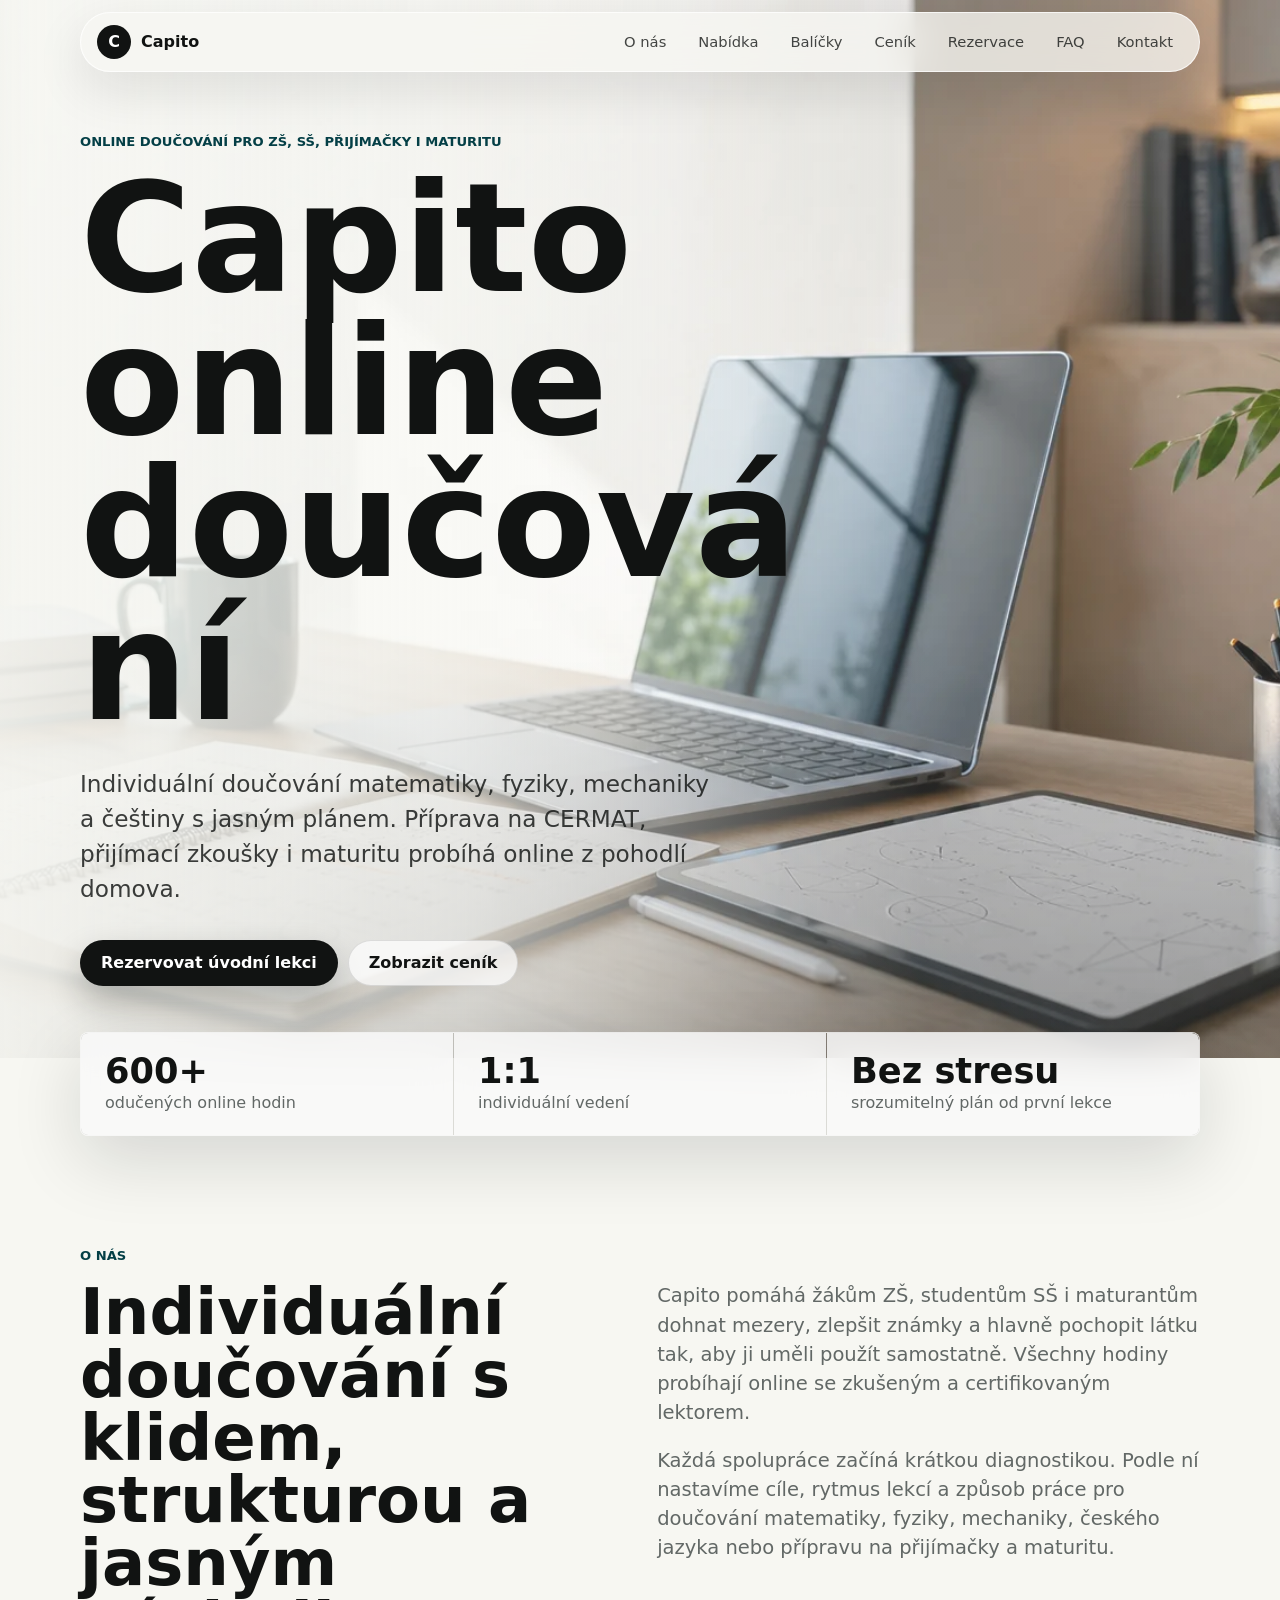
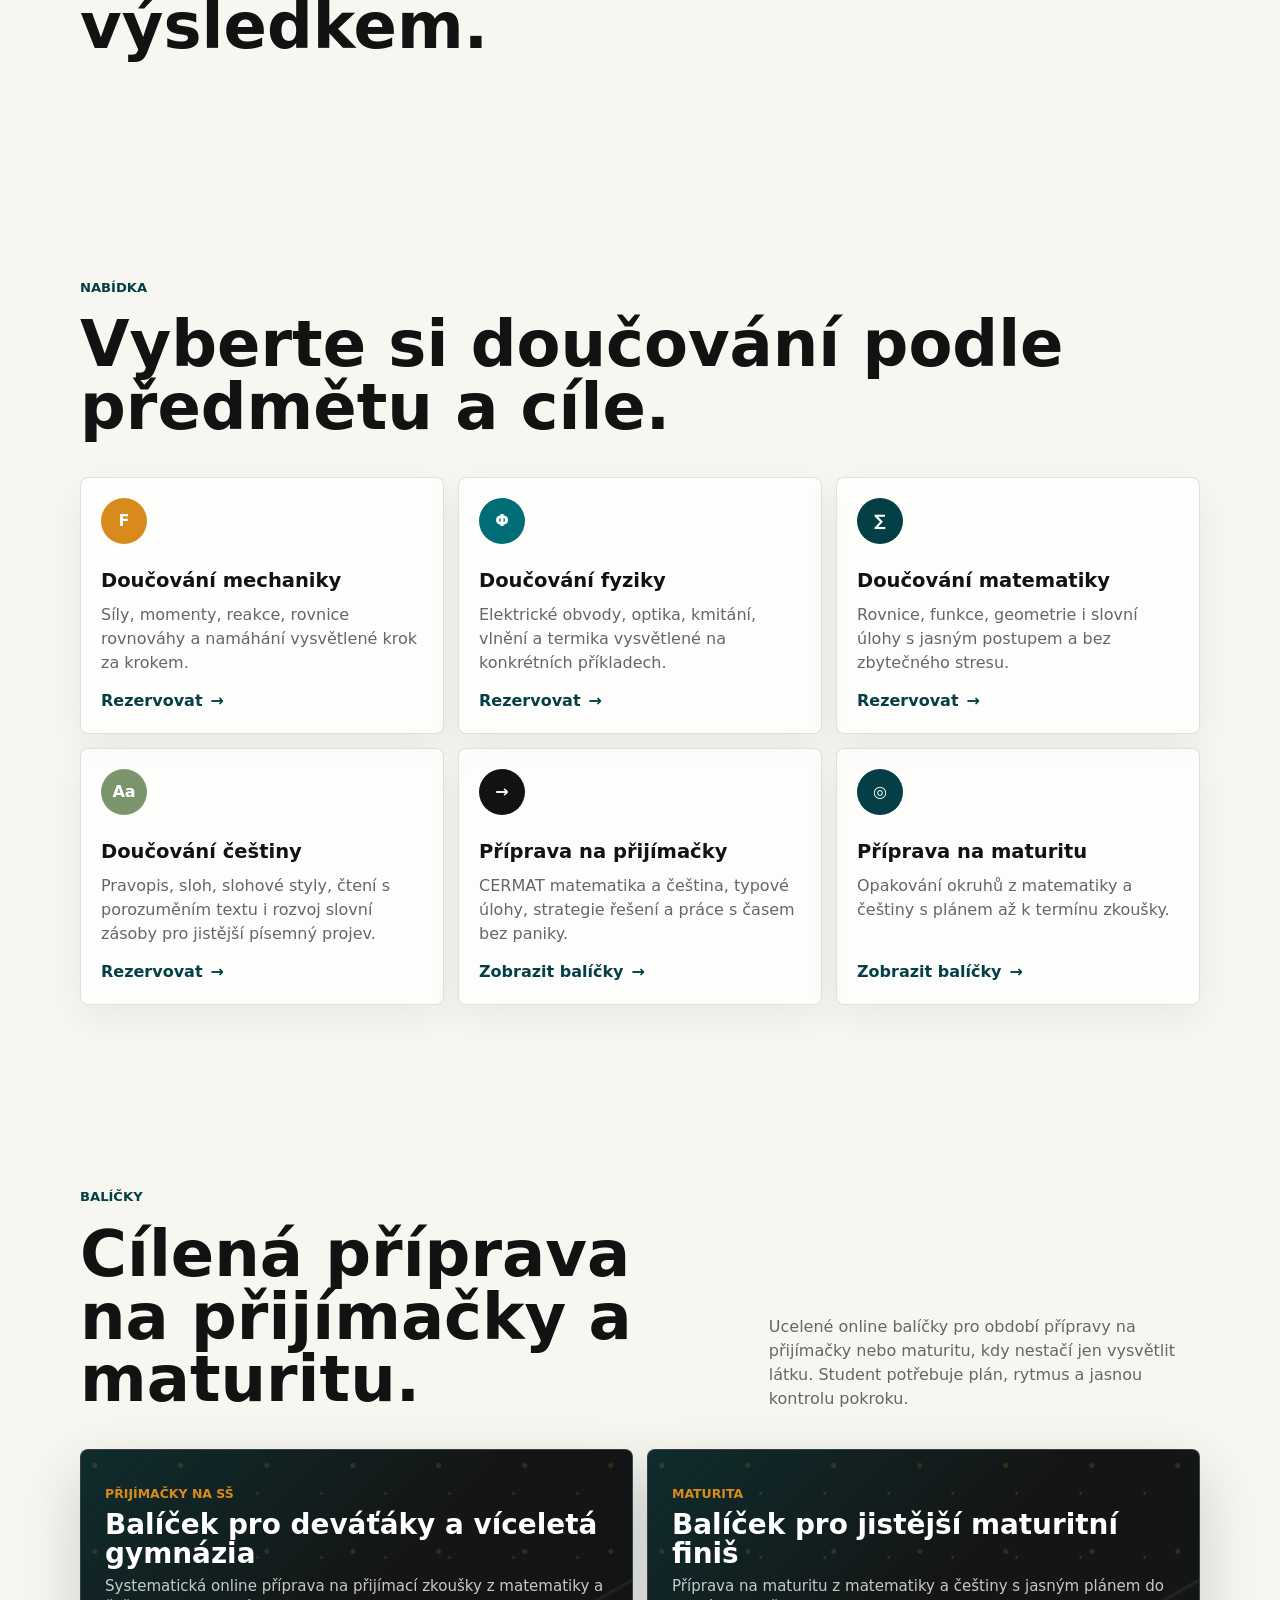
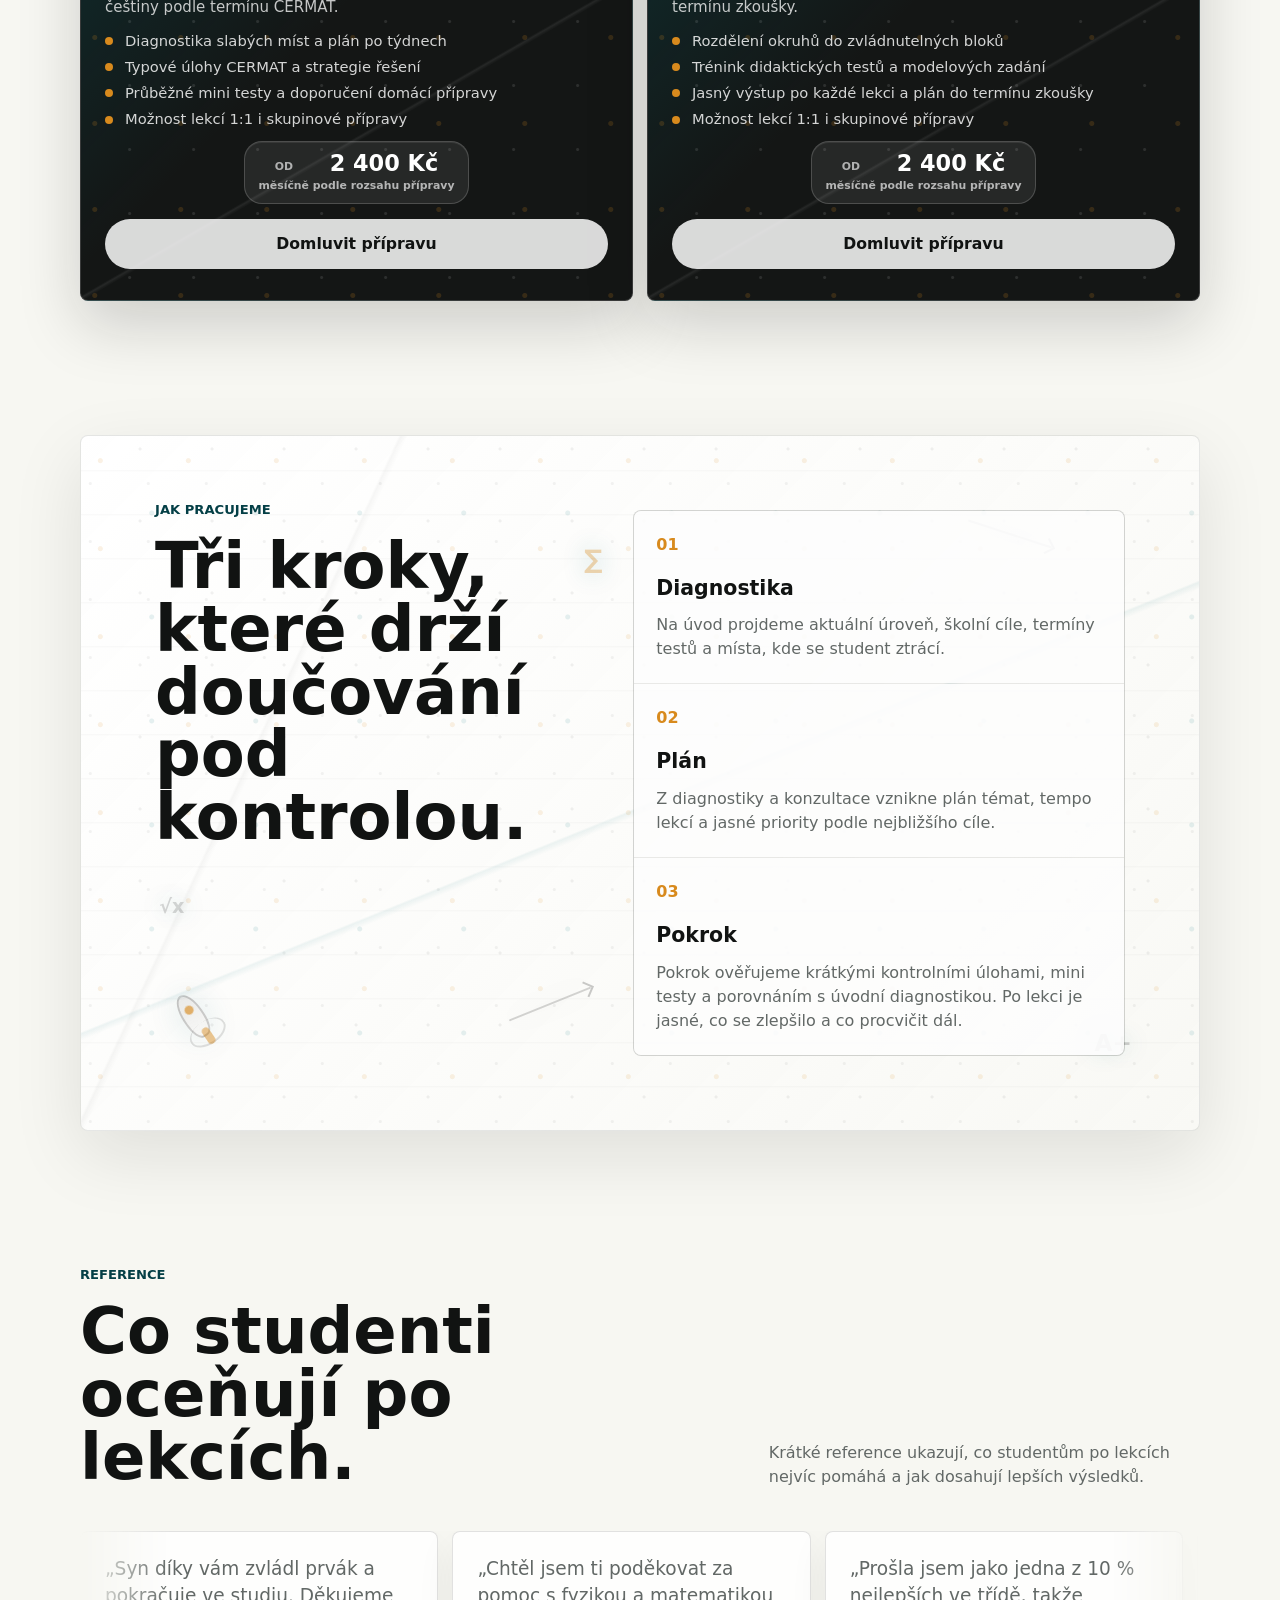
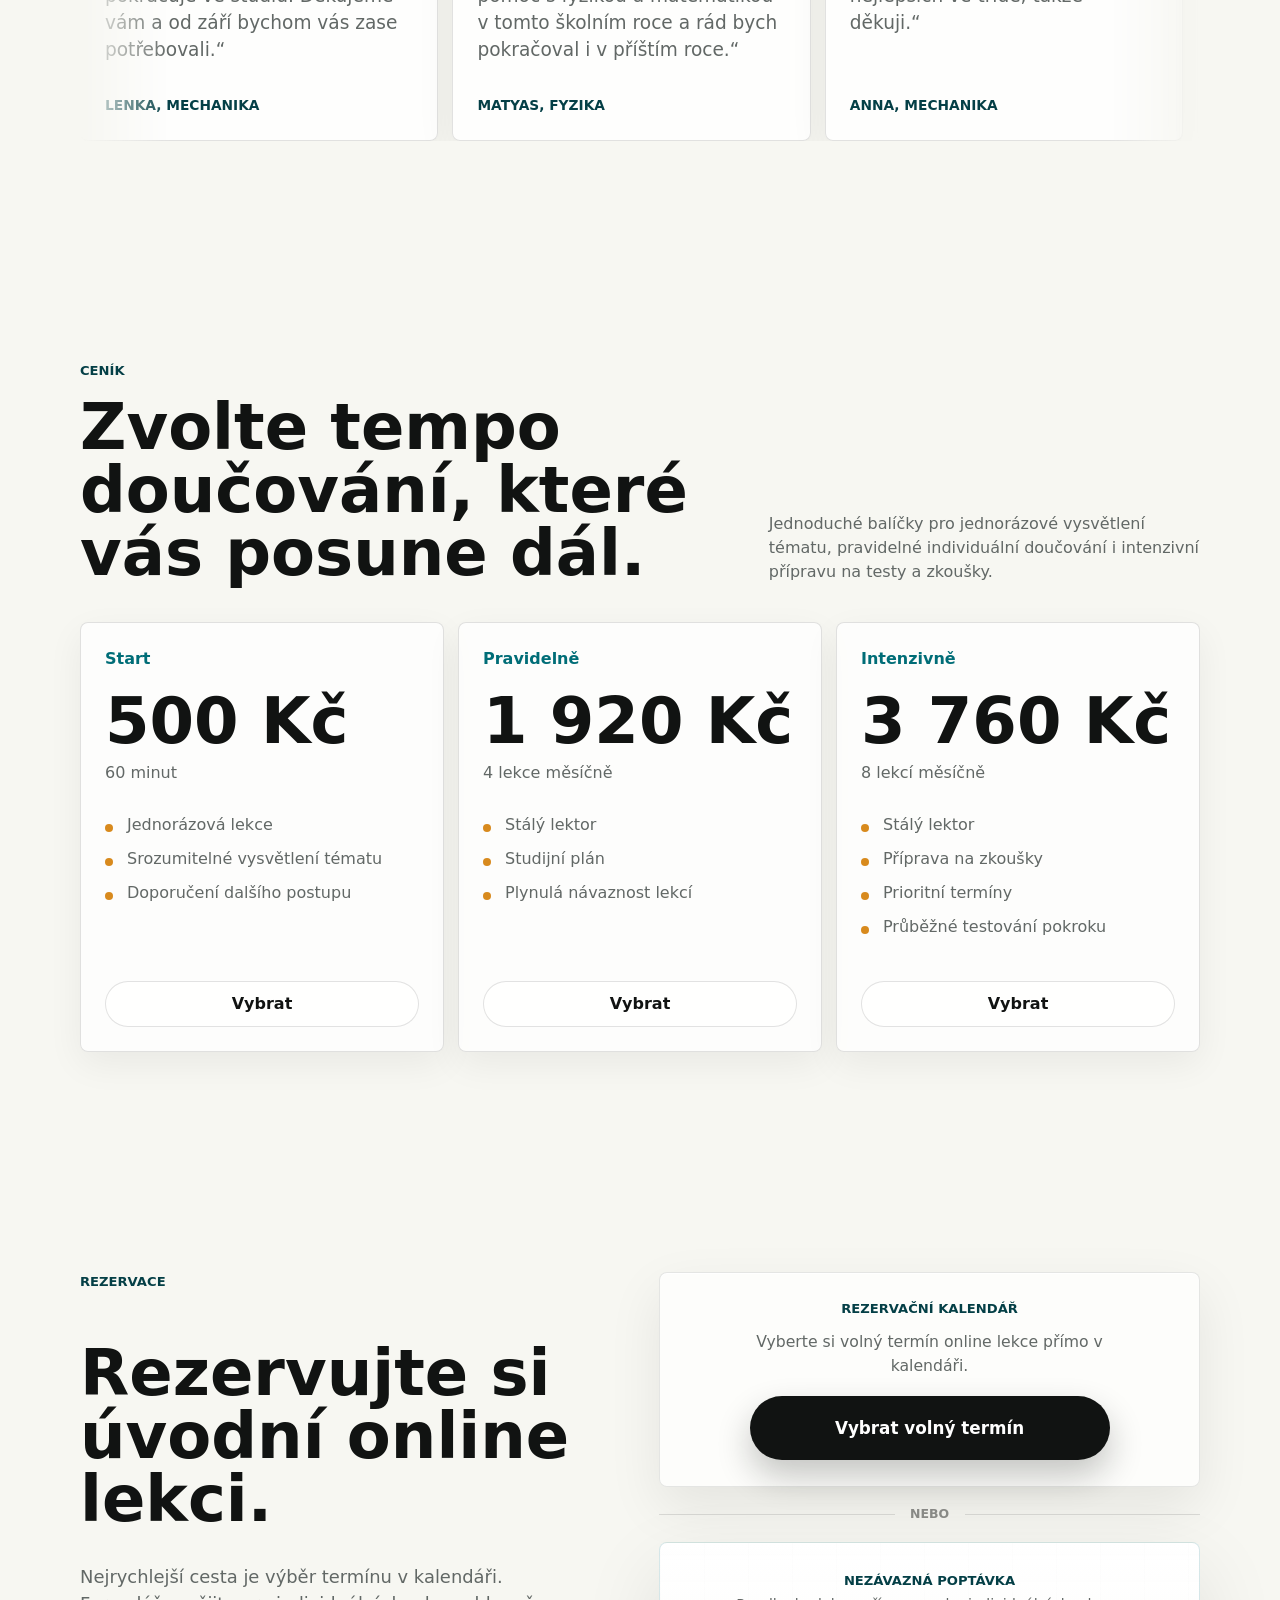
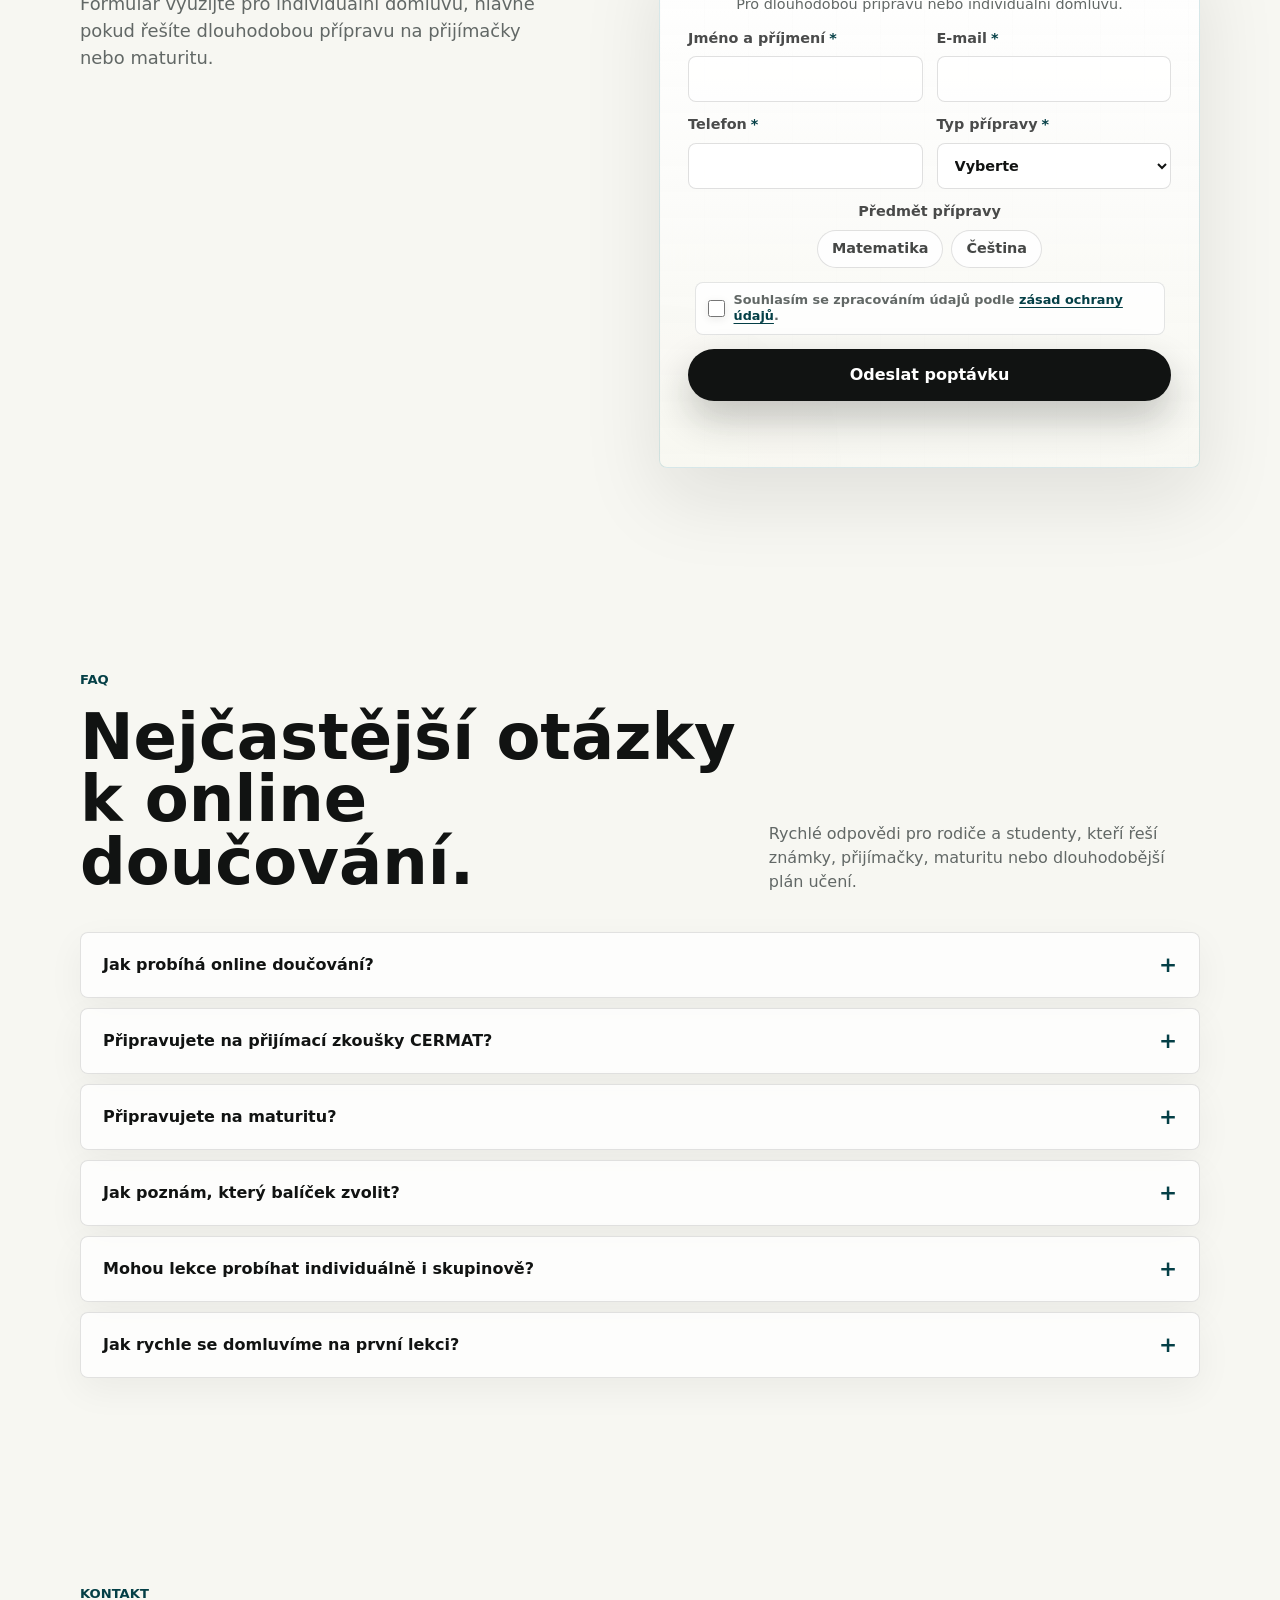
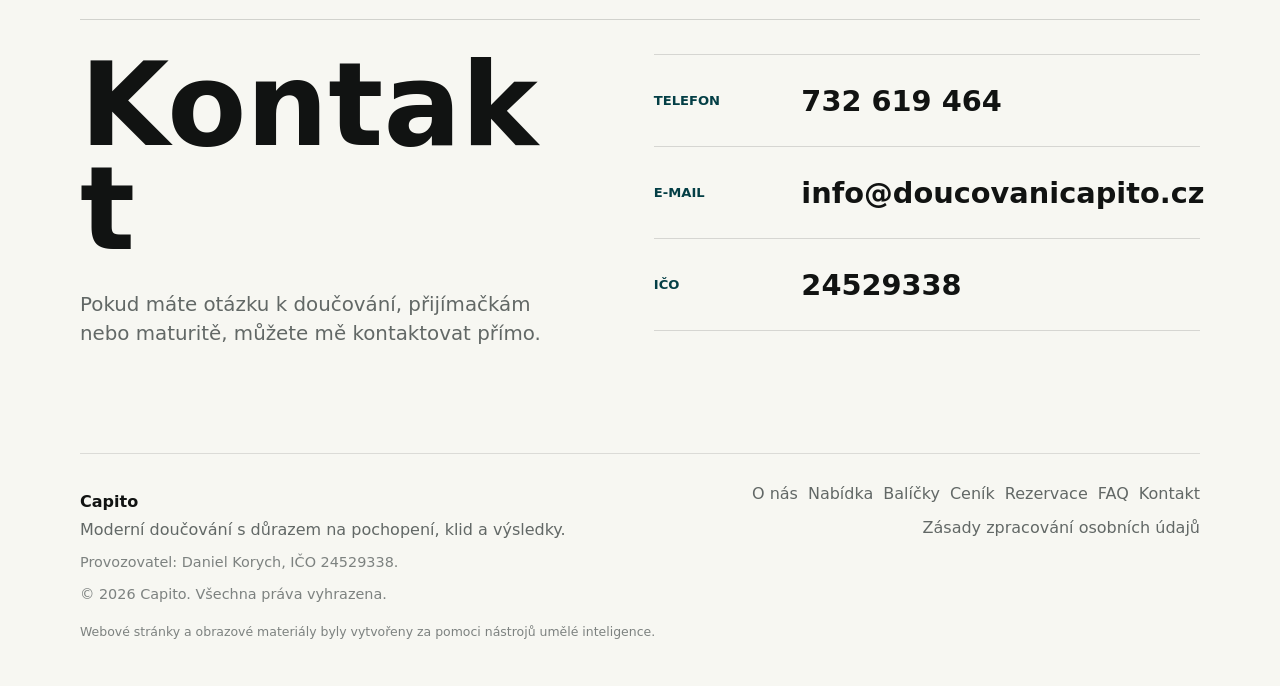
==== commit 13f64fc6: "Prepare Capito website for Netlify launch Aktualizace webu, SEO, Netlify konfigurace a bezpečnostní " ====
--- a/index.html
+++ b/index.html
@@ -63,7 +63,7 @@
             "url": "https://www.doucovanicapito.cz/",
             "logo": "https://www.doucovanicapito.cz/assets/favicon.svg",
             "telephone": "+420732619464",
-            "email": "korych.daniel@gmail.com",
+            "email": "info@doucovanicapito.cz",
             "taxID": "24529338",
             "description": "Individuální online doučování matematiky, fyziky, mechaniky a českého jazyka pro žáky ZŠ, studenty SŠ, maturanty a uchazeče o střední školy.",
             "areaServed": [
@@ -82,7 +82,7 @@
             "@type": "Course",
             "@id": "https://www.doucovanicapito.cz/#maturita",
             "name": "Online příprava na maturitu",
-            "description": "Individuální online příprava na maturitu z matematiky, fyziky a mechaniky s opakováním okruhů, typovými úlohami a jasným plánem.",
+            "description": "Individuální online příprava na maturitu z matematiky a českého jazyka s opakováním okruhů, typovými úlohami a jasným plánem.",
             "provider": { "@id": "https://www.doucovanicapito.cz/#organization" },
             "educationalLevel": "SŠ"
           },
@@ -95,7 +95,7 @@
                 "name": "Jak probíhá online doučování?",
                 "acceptedAnswer": {
                   "@type": "Answer",
-                  "text": "Lekce probíhají online přes videohovor na platformě Microsoft Teams nebo Google Meet a sdílené materiály. Student dostává srozumitelné vysvětlení, prostor na otázky a jasný plán další přípravy."
+                  "text": "Lekce probíhají online přes Microsoft Teams nebo Google Meet. Na začátku si krátce ujasníme aktuální téma, cíl lekce a místo, kde se student ztrácí. Potom společně řešíme konkrétní příklady, vysvětlujeme postup krok za krokem a používáme sdílené materiály, obrazovku nebo digitální tabuli podle potřeby. Student má prostor se ptát během celé lekce a na konci dostane jasné shrnutí, co už zvládá, co ještě procvičit a jak pokračovat do další hodiny. Po lekci navíc dostane nasdílený PDF soubor s poznámkami od lektora, aby se k postupu mohl kdykoliv vrátit."
                 }
               },
               {
@@ -103,7 +103,7 @@
                 "name": "Připravujete na přijímací zkoušky CERMAT?",
                 "acceptedAnswer": {
                   "@type": "Answer",
-                  "text": "Ano. Příprava na přijímačky se zaměřuje na matematiku, český jazyk, typové úlohy CERMAT, práci s časem a pravidelné vyhodnocování pokroku."
+                  "text": "Ano. Příprava na přijímací zkoušky CERMAT se zaměřuje na matematiku, český jazyk, typové úlohy, práci s časem a postupné snižování chybovosti. Na začátku zjistíme, kde má student mezery, a podle termínu zkoušek nastavíme plán přípravy. V lekcích kombinujeme vysvětlení látky, nácvik testových strategií, práci se zadáními z minulých let a krátké kontroly pokroku."
                 }
               },
               {
@@ -111,7 +111,7 @@
                 "name": "Připravujete na maturitu?",
                 "acceptedAnswer": {
                   "@type": "Answer",
-                  "text": "Ano. Příprava na maturitu se nastavuje podle typu zkoušky, aktuální úrovně studenta a termínu maturity. Zaměřujeme se na maturitní okruhy, typové úlohy a jistotu při řešení."
+                  "text": "Ano. Příprava na maturitu se nastavuje podle typu zkoušky, školy, aktuální úrovně studenta a termínu maturity. Nejdřív si rozdělíme maturitní okruhy na zvládnutelné části a určíme priority. V lekcích opakujeme teorii, řešíme typové příklady, trénujeme postup řešení a hlídáme, aby student věděl, co má procvičovat mezi lekcemi."
                 }
               },
               {
@@ -119,7 +119,7 @@
                 "name": "Jak poznám, který balíček zvolit?",
                 "acceptedAnswer": {
                   "@type": "Answer",
-                  "text": "Pro rychlé vysvětlení tématu stačí Start. Pro dlouhodobý posun dává smysl pravidelné doučování. Pro přijímačky, maturitu nebo větší skluz je vhodný balíček s jasným plánem. Pokud si nejste jistí výběrem, můžete mě kontaktovat napřímo."
+                  "text": "Pokud potřebujete vysvětlit jedno konkrétní téma, opravit nejasnosti před testem nebo se rychle zorientovat, doporučujeme jednorázovou lekci. Pro dlouhodobé zlepšení známek a jistější práci ve škole je vhodné pravidelné doučování. Pro přijímačky, maturitu nebo větší skluz doporučuji intenzivnější balíček s plánem po týdnech, kontrolou pokroku a jasnými úkoly mezi lekcemi. Pokud si nejste jistí, společně vybereme tempo podle cíle, termínu a aktuální úrovně studenta."
                 }
               },
               {
@@ -127,7 +127,7 @@
                 "name": "Mohou lekce probíhat individuálně i skupinově?",
                 "acceptedAnswer": {
                   "@type": "Answer",
-                  "text": "Ano. Podle cíle a domluvy mohou lekce probíhat jako individuální doučování 1:1 nebo jako skupinová příprava pro více studentů."
+                  "text": "Ano. Individuální lekce 1:1 jsou vhodné, když student potřebuje vlastní tempo, bezpečný prostor na otázky nebo dohnat konkrétní mezery. Skupinová příprava dává smysl u studentů s podobným cílem, například u přijímaček nebo maturity, kde lze společně trénovat typové úlohy a práci s časem. Skupinu držíme menší, aby zůstala možnost ptát se a dostat zpětnou vazbu."
                 }
               },
               {
@@ -135,7 +135,7 @@
                 "name": "Jak rychle se domluvíme na první lekci?",
                 "acceptedAnswer": {
                   "@type": "Answer",
-                  "text": "Po odeslání poptávky se domluví nejbližší vhodný termín, cíl doučování a doporučené tempo lekcí."
+                  "text": "Po odeslání poptávky se ozveme s návrhem nejbližšího vhodného termínu a krátce si ujasníme, co student potřebuje řešit. U přijímaček a maturity pomůže znát termín zkoušky, aktuální výsledky a témata, která jsou největší problém. Podle toho doporučím tempo lekcí a domluvíme první online hodinu."
                 }
               }
             ]
@@ -216,7 +216,7 @@
 
       <section class="signal-strip" aria-label="Hlavní výhody">
         <div>
-          <strong>400+</strong>
+          <strong>600+</strong>
           <span>odučených online hodin</span>
         </div>
         <div>
@@ -239,7 +239,7 @@
             <p>
               Capito pomáhá žákům ZŠ, studentům SŠ i maturantům dohnat mezery, zlepšit známky
               a hlavně pochopit látku tak, aby ji uměli použít samostatně. Všechny hodiny probíhají
-              online se zkušeným a certifikovaným doučovatelem.
+              online se zkušeným a certifikovaným lektorem.
             </p>
             <p>
               Každá spolupráce začíná krátkou diagnostikou. Podle ní nastavíme cíle, rytmus lekcí
@@ -258,13 +258,13 @@
           <a class="feature-card" href="#rezervace" data-subject="Mechanika" aria-label="Rezervovat doučování mechaniky">
             <span class="icon" aria-hidden="true">F</span>
             <h3>Doučování mechaniky</h3>
-            <p>Síly, momenty, pohyb i energie propojené s praxí a vysvětlené krok za krokem.</p>
+            <p>Síly, momenty, reakce, rovnice rovnováhy a namáhání vysvětlené krok za krokem.</p>
             <span class="feature-card-cta">Rezervovat</span>
           </a>
           <a class="feature-card" href="#rezervace" data-subject="Fyzika" aria-label="Rezervovat doučování fyziky">
             <span class="icon" aria-hidden="true">Φ</span>
             <h3>Doučování fyziky</h3>
-            <p>Od jednotek a vzorců po maturitní úlohy s důrazem na pochopení souvislostí.</p>
+            <p>Elektrické obvody, optika, kmitání, vlnění a termika vysvětlené na konkrétních příkladech.</p>
             <span class="feature-card-cta">Rezervovat</span>
           </a>
           <a class="feature-card" href="#rezervace" data-subject="Matematika" aria-label="Rezervovat doučování matematiky">
@@ -276,7 +276,7 @@
           <a class="feature-card" href="#rezervace" data-subject="Čeština" aria-label="Rezervovat doučování češtiny">
             <span class="icon" aria-hidden="true">Aa</span>
             <h3>Doučování češtiny</h3>
-            <p>Pravopis, sloh a čtení s porozuměním pro školu, přijímačky i jistější písemný projev.</p>
+            <p>Pravopis, sloh, slohové styly, čtení s porozuměním textu i rozvoj slovní zásoby pro jistější písemný projev.</p>
             <span class="feature-card-cta">Rezervovat</span>
           </a>
           <a class="feature-card" href="#balicky" aria-label="Zobrazit balíčky pro přípravu na přijímací zkoušky">
@@ -288,7 +288,7 @@
           <a class="feature-card" href="#balicky" aria-label="Zobrazit balíčky pro přípravu na maturitu">
             <span class="icon" aria-hidden="true">◎</span>
             <h3>Příprava na maturitu</h3>
-            <p>Opakování okruhů z matematiky, fyziky a mechaniky s plánem až k termínu zkoušky.</p>
+            <p>Opakování okruhů z matematiky a češtiny s plánem až k termínu zkoušky.</p>
             <span class="feature-card-cta">Zobrazit balíčky</span>
           </a>
         </div>
@@ -298,7 +298,7 @@
         <div class="section-kicker">Balíčky</div>
         <div class="section-heading">
           <h2 id="packages-title">Cílená příprava na přijímačky a maturitu.</h2>
-          <p>Ucelené online balíčky pro období, kdy nestačí jen vysvětlit látku. Student potřebuje plán, rytmus a jasnou kontrolu pokroku.</p>
+          <p>Ucelené online balíčky pro období přípravy na přijímačky nebo maturitu, kdy nestačí jen vysvětlit látku. Student potřebuje plán, rytmus a jasnou kontrolu pokroku.</p>
         </div>
 
         <div class="package-grid">
@@ -314,12 +314,17 @@
               <li>Průběžné mini testy a doporučení domácí přípravy</li>
               <li>Možnost lekcí 1:1 i skupinové přípravy</li>
             </ul>
+            <div class="package-price" aria-label="Cena balíčku přijímačky na SŠ">
+              <span>od</span>
+              <strong>2 400 Kč</strong>
+              <small>měsíčně podle rozsahu přípravy</small>
+            </div>
             <a
               class="button secondary full"
               href="#rezervace"
               data-subject="Příprava na přijímačky"
             >
-              Rezervovat balíček
+              Domluvit přípravu
             </a>
           </article>
 
@@ -327,7 +332,7 @@
             <div>
               <span class="package-label">Maturita</span>
               <h3>Balíček pro jistější maturitní finiš</h3>
-              <p>Příprava na maturitu z matematiky, fyziky nebo mechaniky s jasným plánem do termínu zkoušky.</p>
+              <p>Příprava na maturitu z matematiky a češtiny s jasným plánem do termínu zkoušky.</p>
             </div>
             <ul>
               <li>Rozdělení okruhů do zvládnutelných bloků</li>
@@ -335,12 +340,17 @@
               <li>Jasný výstup po každé lekci a plán do termínu zkoušky</li>
               <li>Možnost lekcí 1:1 i skupinové přípravy</li>
             </ul>
+            <div class="package-price" aria-label="Cena balíčku maturita">
+              <span>od</span>
+              <strong>2 400 Kč</strong>
+              <small>měsíčně podle rozsahu přípravy</small>
+            </div>
             <a
               class="button secondary full"
               href="#rezervace"
               data-subject="Příprava na maturitu"
             >
-              Rezervovat balíček
+              Domluvit přípravu
             </a>
           </article>
         </div>
@@ -356,7 +366,7 @@
             <span class="pattern-formula pattern-formula-two">A+</span>
             <span class="pattern-formula pattern-formula-three">√x</span>
           </div>
-          <div>
+          <div class="method-heading">
             <div class="section-kicker">Jak pracujeme</div>
             <h2 id="method-title">Tři kroky, které drží doučování pod kontrolou.</h2>
           </div>
@@ -369,7 +379,7 @@
             <div>
               <span>02</span>
               <h3>Plán</h3>
-              <p>Z diagnostiky vznikne plán témat, tempo lekcí a jasné priority podle nejbližšího cíle.</p>
+              <p>Z diagnostiky a konzultace vznikne plán témat, tempo lekcí a jasné priority podle nejbližšího cíle.</p>
             </div>
             <div>
               <span>03</span>
@@ -384,7 +394,7 @@
         <div class="section-kicker">Reference</div>
         <div class="section-heading">
           <h2 id="testimonials-title">Co studenti oceňují po lekcích.</h2>
-          <p>Krátké reference ukazují, co studentům po lekcích nejvíc pomáhá.</p>
+          <p>Krátké reference ukazují, co studentům po lekcích nejvíc pomáhá a jak dosahují lepších výsledků.</p>
         </div>
 
         <div class="reviews-marquee" aria-label="Reference studentů">
@@ -449,7 +459,7 @@
         <div class="section-kicker">Ceník</div>
         <div class="section-heading">
           <h2 id="pricing-title">Zvolte tempo doučování, které vás posune dál.</h2>
-          <p>Jednoduché balíčky pro jednorázové vysvětlení tématu, pravidelné individuální doučování i intenzivní přípravu na zkoušky.</p>
+          <p>Jednoduché balíčky pro jednorázové vysvětlení tématu, pravidelné individuální doučování i intenzivní přípravu na testy a zkoušky.</p>
         </div>
 
         <div class="pricing-grid" id="cenik-balicky">
@@ -459,10 +469,10 @@
             <span>60 minut</span>
             <ul>
               <li>Jednorázová lekce</li>
-              <li>Rychlé vysvětlení tématu</li>
+              <li>Srozumitelné vysvětlení tématu</li>
               <li>Doporučení dalšího postupu</li>
             </ul>
-            <a class="button secondary full" href="#rezervace" data-plan="Start">Vybrat</a>
+            <a class="button secondary full" href="#rezervace">Vybrat</a>
           </article>
 
           <article class="price-card highlighted">
@@ -474,7 +484,7 @@
               <li>Studijní plán</li>
               <li>Plynulá návaznost lekcí</li>
             </ul>
-            <a class="button secondary full" href="#rezervace" data-plan="Pravidelně">Vybrat</a>
+            <a class="button secondary full" href="#rezervace">Vybrat</a>
           </article>
 
           <article class="price-card">
@@ -482,12 +492,12 @@
             <p class="price-value">3 760 Kč</p>
             <span>8 lekcí měsíčně</span>
             <ul>
+              <li>Stálý lektor</li>
               <li>Příprava na zkoušky</li>
-              <li>Stálý lektor</li>
               <li>Prioritní termíny</li>
               <li>Průběžné testování pokroku</li>
             </ul>
-            <a class="button secondary full" href="#rezervace" data-plan="Intenzivně">Vybrat</a>
+            <a class="button secondary full" href="#rezervace">Vybrat</a>
           </article>
         </div>
       </section>
@@ -506,15 +516,22 @@
           <div class="booking-service">
             <span>Rezervační kalendář</span>
             <p>Vyberte si volný termín online lekce přímo v kalendáři.</p>
-            <a class="button primary booking-service-button" href="#" aria-disabled="true" data-booking-placeholder>
+            <a
+              class="button primary booking-service-button"
+              href="https://app.acuityscheduling.com/schedule.php?owner=40146834"
+            >
               Vybrat volný termín
             </a>
+          </div>
+
+          <div class="reservation-choice-divider" aria-hidden="true">
+            <span>nebo</span>
           </div>
 
           <form
             class="booking-form"
             id="rezervacni-formular"
-            name="rezervace-capito"
+            name="poptavka-capito"
             action="/"
             method="post"
             data-netlify="true"
@@ -523,29 +540,30 @@
             novalidate
           >
             <div class="form-heading">
-              <div class="form-kicker">Formulář</div>
+              <div class="form-kicker">Nezávazná poptávka</div>
               <p>Pro dlouhodobou přípravu nebo individuální domluvu.</p>
             </div>
-            <input type="hidden" name="form-name" value="rezervace-capito" />
+            <input type="hidden" name="form-name" value="poptavka-capito" />
             <div class="form-grid">
               <label>
-                Jméno a příjmení
+                <span class="field-label">Jméno a příjmení <span class="required-mark" aria-hidden="true">*</span><span class="sr-only">povinné pole</span></span>
                 <input name="name" type="text" autocomplete="name" minlength="2" maxlength="80" required />
               </label>
               <label>
-                E-mail
+                <span class="field-label">E-mail <span class="required-mark" aria-hidden="true">*</span><span class="sr-only">povinné pole</span></span>
                 <input name="email" type="email" autocomplete="email" maxlength="120" required />
               </label>
               <label>
-                Telefon
+                <span class="field-label">Telefon <span class="required-mark" aria-hidden="true">*</span><span class="sr-only">povinné pole</span></span>
                 <input name="phone" type="tel" autocomplete="tel" maxlength="30" required />
               </label>
               <label>
-                Typ přípravy
+                <span class="field-label">Typ přípravy <span class="required-mark" aria-hidden="true">*</span><span class="sr-only">povinné pole</span></span>
                 <select name="subject" data-subject-select required>
                   <option value="" selected disabled hidden>Vyberte</option>
                   <option>Příprava na přijímačky</option>
                   <option>Příprava na maturitu</option>
+                  <option>Jiné</option>
                 </select>
               </label>
               <fieldset class="day-picker preparation-picker" data-preparation-picker>
@@ -566,8 +584,8 @@
             <label class="consent">
               <input name="privacy" type="checkbox" required />
               <span>
-                Beru na vědomí zpracování údajů pro vyřízení rezervace podle
-                <a href="zasady-zpracovani-osobnich-udaju.html">zásad zpracování osobních údajů</a>.
+                Souhlasím se zpracováním údajů podle
+                <a href="zasady-zpracovani-osobnich-udaju.html">zásad ochrany údajů</a>.
               </span>
             </label>
 
@@ -576,7 +594,7 @@
               <input name="website" type="text" tabindex="-1" autocomplete="off" />
             </label>
 
-            <button class="button primary full" type="submit">Odeslat rezervaci</button>
+            <button class="button primary full" type="submit">Odeslat poptávku</button>
             <p class="form-status" role="status" aria-live="polite" data-form-status></p>
           </form>
         </div>
@@ -593,45 +611,58 @@
           <details>
             <summary>Jak probíhá online doučování?</summary>
             <p>
-              Lekce probíhá přes videohovor na platformě Microsoft Teams nebo Google Meet a sdílené materiály.
-              Student dostává srozumitelné vysvětlení,
-              prostor na otázky a po lekci ví, co procvičit dál.
+              Lekce probíhá přes Microsoft Teams nebo Google Meet. Na začátku si krátce ujasníme aktuální
+              téma, cíl lekce a místo, kde se student ztrácí. Potom společně řešíme konkrétní příklady,
+              vysvětlujeme postup krok za krokem a podle potřeby používáme sdílené materiály, obrazovku
+              nebo digitální tabuli. Student se může ptát během celé lekce a na konci dostane jasné shrnutí,
+              co už zvládá, co ještě procvičit a jak pokračovat do další hodiny. Po lekci navíc dostane
+              nasdílený PDF soubor s poznámkami od lektora, aby se k postupu mohl kdykoliv vrátit.
             </p>
           </details>
           <details>
             <summary>Připravujete na přijímací zkoušky CERMAT?</summary>
             <p>
-              Ano. Příprava na přijímačky se zaměřuje na matematiku, český jazyk, typové úlohy CERMAT,
-              práci s časem a postupné vyhodnocování slabých míst.
+              Ano. Příprava na přijímací zkoušky CERMAT se zaměřuje na matematiku, český jazyk, typové
+              úlohy, práci s časem a postupné snižování chybovosti. Na začátku zjistíme, kde má student
+              mezery, a podle termínu zkoušek nastavíme plán přípravy. V lekcích kombinujeme vysvětlení
+              látky, nácvik testových strategií, práci se zadáními z minulých let a krátké kontroly pokroku.
             </p>
           </details>
           <details>
             <summary>Připravujete na maturitu?</summary>
             <p>
-              Ano. Příprava na maturitu se nastavuje podle typu zkoušky, aktuální úrovně studenta a termínu maturity.
-              Zaměřujeme se na maturitní okruhy, typové úlohy a jistotu při řešení.
+              Ano. Příprava na maturitu se nastavuje podle typu zkoušky, školy, aktuální úrovně studenta
+              a termínu maturity. Nejdřív si rozdělíme maturitní okruhy na zvládnutelné části a určíme
+              priority. V lekcích opakujeme teorii, řešíme typové příklady, trénujeme postup řešení
+              a hlídáme, aby student věděl, co má procvičovat mezi lekcemi.
             </p>
           </details>
           <details>
             <summary>Jak poznám, který balíček zvolit?</summary>
             <p>
-              Pro rychlé vysvětlení tématu stačí Start. Pro dlouhodobý posun dává smysl Pravidelně.
-              Pro přijímačky, maturitu nebo větší skluz doporučujeme balíček s jasným plánem.
-              Pokud si nejste jistí výběrem, můžete mě kontaktovat napřímo.
+              Pokud potřebujete vysvětlit jedno konkrétní téma, opravit nejasnosti před testem nebo se
+              rychle zorientovat, doporučujeme jednorázovou lekci. Pro dlouhodobé zlepšení známek a jistější práci ve škole
+              je vhodné pravidelné doučování. Pro přijímačky, maturitu nebo větší skluz doporučuji intenzivnější
+              balíček s plánem po týdnech, kontrolou pokroku a jasnými úkoly mezi lekcemi. Pokud si nejste jistí,
+              společně vybereme tempo podle cíle, termínu a aktuální úrovně studenta.
             </p>
           </details>
           <details>
             <summary>Mohou lekce probíhat individuálně i skupinově?</summary>
             <p>
-              Ano. Podle cíle a domluvy mohou lekce probíhat jako individuální doučování 1:1 nebo jako
-              skupinová příprava pro více studentů se stejným cílem.
+              Ano. Individuální lekce 1:1 jsou vhodné, když student potřebuje vlastní tempo, bezpečný prostor
+              na otázky nebo dohnat konkrétní mezery. Skupinová příprava dává smysl u studentů s podobným cílem,
+              například u přijímaček nebo maturity, kde lze společně trénovat typové úlohy a práci s časem.
+              Skupinu držíme menší, aby zůstala možnost ptát se a dostat zpětnou vazbu.
             </p>
           </details>
           <details>
             <summary>Jak rychle se domluvíme na první lekci?</summary>
             <p>
-              Po odeslání poptávky sladíme nejbližší vhodný termín, hlavní cíl doučování a doporučené tempo
-              lekcí. U přijímaček a maturity pomůže i termín zkoušky.
+              Po odeslání poptávky se ozveme s návrhem nejbližšího vhodného termínu a krátce si ujasníme,
+              co student potřebuje řešit. U přijímaček a maturity pomůže znát termín zkoušky, aktuální výsledky
+              a témata, která jsou největší problém. Podle toho doporučím tempo lekcí a domluvíme první
+              online hodinu.
             </p>
           </details>
         </div>
@@ -654,7 +685,7 @@
             </div>
             <div class="contact-item">
               <span>E-mail</span>
-              <strong><a href="mailto:korych.daniel@gmail.com">korych.daniel@gmail.com</a></strong>
+              <strong><a href="mailto:info@doucovanicapito.cz">info@doucovanicapito.cz</a></strong>
             </div>
             <div class="contact-item">
               <span>IČO</span>
@@ -672,6 +703,7 @@
         <span>Moderní doučování s důrazem na pochopení, klid a výsledky.</span>
         <small class="footer-legal">Provozovatel: Daniel Korych, IČO 24529338.</small>
         <small class="footer-legal">© 2026 Capito. Všechna práva vyhrazena.</small>
+        <small class="footer-legal footer-ai">Webové stránky a obrazové materiály byly vytvořeny za pomoci nástrojů umělé inteligence.</small>
       </div>
       <nav aria-label="Patička">
         <a href="#o-nas">O nás</a>
--- a/styles.css
+++ b/styles.css
@@ -14,6 +14,13 @@
   font-family: Inter, ui-sans-serif, system-ui, -apple-system, BlinkMacSystemFont, "Segoe UI", sans-serif;
 }
 
+@media (min-width: 900px) {
+  .package-card {
+    min-height: clamp(420px, 36vw, 452px);
+    padding-block: clamp(30px, 2.7vw, 40px);
+  }
+}
+
 * {
   box-sizing: border-box;
 }
@@ -50,8 +57,7 @@
 
 button,
 input,
-select,
-textarea {
+select {
   font: inherit;
 }
 
@@ -512,15 +518,18 @@
 
 .package-grid {
   grid-template-columns: repeat(2, minmax(0, 1fr));
+  width: 100%;
+  max-width: none;
+  margin-inline: 0;
 }
 
 .package-card {
   position: relative;
-  min-height: 430px;
+  min-height: 350px;
   display: flex;
   flex-direction: column;
-  gap: 26px;
-  padding: clamp(24px, 4vw, 34px);
+  gap: 13px;
+  padding: clamp(18px, 2.7vw, 24px);
   border: 1px solid rgba(255, 255, 255, 0.16);
   border-radius: var(--radius);
   color: #fff;
@@ -550,9 +559,9 @@
 .package-label {
   display: inline-flex;
   width: fit-content;
-  margin-bottom: 18px;
+  margin-bottom: 7px;
   color: var(--amber);
-  font-size: 0.82rem;
+  font-size: 0.78rem;
   font-weight: 850;
   text-transform: uppercase;
 }
@@ -560,49 +569,99 @@
 .package-card h3 {
   max-width: 520px;
   margin: 0;
-  font-size: clamp(1.8rem, 3vw, 2.9rem);
-  line-height: 1;
+  font-size: clamp(1.56rem, 2.18vw, 2.16rem);
+  line-height: 1.03;
 }
 
 .package-card p {
   max-width: 560px;
-  margin: 16px 0 0;
-  color: rgba(255, 255, 255, 0.72);
-  font-size: 1.04rem;
+  margin: 8px 0 0;
+  color: rgba(255, 255, 255, 0.76);
+  font-size: 0.94rem;
+  line-height: 1.38;
 }
 
 .package-card ul {
   display: grid;
-  gap: 12px;
+  gap: 7px;
   margin: 0 0 auto;
   padding: 0;
   list-style: none;
 }
 
 .package-card li {
-  position: relative;
-  padding-left: 24px;
-  color: rgba(255, 255, 255, 0.78);
+  display: grid;
+  grid-template-columns: 8px minmax(0, 1fr);
+  column-gap: 12px;
+  align-items: start;
+  padding-left: 0;
+  color: rgba(255, 255, 255, 0.82);
+  font-size: 0.92rem;
+  line-height: 1.3;
 }
 
 .package-card li::before {
   content: "";
-  position: absolute;
-  top: 0.72em;
-  left: 0;
   width: 8px;
   height: 8px;
+  margin-top: 0.44em;
   border-radius: 50%;
   background: var(--amber);
 }
 
+.package-price {
+  display: grid;
+  grid-template-columns: auto auto;
+  align-items: baseline;
+  justify-content: center;
+  justify-items: center;
+  gap: 3px 4px;
+  width: fit-content;
+  min-width: 184px;
+  max-width: 100%;
+  margin: 0 auto 2px;
+  padding: 10px 14px 11px;
+  text-align: center;
+  border: 1px solid rgba(255, 255, 255, 0.18);
+  border-radius: 18px;
+  background: rgba(255, 255, 255, 0.08);
+  box-shadow: inset 0 1px 0 rgba(255, 255, 255, 0.08);
+}
+
+.package-price span {
+  color: rgba(255, 255, 255, 0.64);
+  font-size: 0.68rem;
+  font-weight: 750;
+  text-transform: uppercase;
+  transform: translateY(-1px);
+}
+
+.package-price strong {
+  color: #fff;
+  font-size: clamp(1.16rem, 1.75vw, 1.68rem);
+  line-height: 1;
+  letter-spacing: 0;
+}
+
+.package-price small {
+  grid-column: 1 / -1;
+  color: rgba(255, 255, 255, 0.66);
+  font-size: 0.68rem;
+  font-weight: 650;
+  line-height: 1.15;
+}
+
 .package-card .button {
-  margin-top: 4px;
+  margin-top: 0;
+  min-height: 48px;
+  padding-block: 12px;
+  font-size: 0.98rem;
+  font-weight: 820;
 }
 
 .package-card .button.secondary {
   color: var(--ink);
-  background: rgba(255, 255, 255, 0.76);
+  background: rgba(255, 255, 255, 0.84);
   border-color: transparent;
 }
 
@@ -782,6 +841,10 @@
 
 .method-panel .section-kicker {
   color: var(--teal-dark);
+}
+
+.method-heading {
+  transform: translateY(-10px);
 }
 
 .method-panel p {
@@ -1026,14 +1089,21 @@
   display: grid;
   justify-self: end;
   width: min(100%, 560px);
-  gap: 40px;
+  gap: 18px;
 }
 
 .booking-service {
+  position: relative;
+  isolation: isolate;
   display: grid;
   width: 100%;
   justify-items: center;
-  gap: 12px;
+  gap: 11px;
+  padding: clamp(20px, 2.6vw, 26px);
+  border: 1px solid rgba(17, 19, 18, 0.1);
+  border-radius: var(--radius);
+  background: rgba(255, 255, 255, 0.7);
+  box-shadow: 0 20px 54px rgba(17, 19, 18, 0.08), 0 1px 0 rgba(255, 255, 255, 0.82) inset;
   text-align: center;
 }
 
@@ -1074,8 +1144,29 @@
   box-shadow: 0 30px 70px rgba(0, 109, 119, 0.36), 0 0 0 1px rgba(255, 255, 255, 0.42) inset;
 }
 
-.booking-service-button[aria-disabled="true"] {
-  cursor: default;
+.reservation-choice-divider {
+  display: grid;
+  grid-template-columns: 1fr auto 1fr;
+  align-items: center;
+  gap: 12px;
+  color: rgba(17, 19, 18, 0.46);
+  font-size: 0.78rem;
+  font-weight: 820;
+  text-transform: uppercase;
+}
+
+.reservation-choice-divider::before,
+.reservation-choice-divider::after {
+  content: "";
+  height: 1px;
+  background: rgba(17, 19, 18, 0.12);
+}
+
+.reservation-choice-divider span {
+  display: inline-flex;
+  align-items: center;
+  justify-content: center;
+  min-width: 46px;
 }
 
 .booking-form {
@@ -1084,15 +1175,15 @@
   overflow: hidden;
   display: grid;
   width: 100%;
-  gap: 12px;
-  padding: clamp(16px, 2.4vw, 22px) clamp(17px, 2.5vw, 23px) clamp(10px, 1.4vw, 13px);
-  border: 1px solid rgba(17, 19, 18, 0.09);
+  gap: 14px;
+  padding: clamp(20px, 2.8vw, 28px);
+  border: 1px solid rgba(0, 109, 119, 0.16);
   border-radius: var(--radius);
   background:
-    linear-gradient(180deg, rgba(255, 255, 255, 0.96), rgba(255, 255, 255, 0.86)),
+    linear-gradient(180deg, rgba(255, 255, 255, 0.98), rgba(247, 247, 242, 0.9)),
     radial-gradient(circle at 85% 0%, rgba(0, 109, 119, 0.08), transparent 42%),
     radial-gradient(circle at 0% 100%, rgba(216, 138, 29, 0.06), transparent 38%);
-  box-shadow: 0 34px 90px rgba(17, 19, 18, 0.12), 0 1px 0 rgba(255, 255, 255, 0.85) inset;
+  box-shadow: 0 30px 80px rgba(17, 19, 18, 0.1), 0 1px 0 rgba(255, 255, 255, 0.9) inset;
   backdrop-filter: blur(18px) saturate(1.18);
 }
 
@@ -1127,7 +1218,7 @@
     linear-gradient(90deg, rgba(17, 19, 18, 0.045) 1px, transparent 1px),
     linear-gradient(180deg, rgba(255, 255, 255, 0.72), transparent 30%);
   background-size: 44px 100%, 100% 100%;
-  opacity: 0.46;
+  opacity: 0.16;
   pointer-events: none;
 }
 
@@ -1139,7 +1230,7 @@
 .form-grid {
   display: grid;
   grid-template-columns: repeat(2, minmax(0, 1fr));
-  gap: 10px 13px;
+  gap: 12px 14px;
 }
 
 label {
@@ -1151,9 +1242,19 @@
   letter-spacing: 0;
 }
 
+.field-label {
+  display: inline-flex;
+  align-items: baseline;
+  gap: 4px;
+}
+
+.required-mark {
+  color: var(--teal-dark);
+  font-weight: 900;
+}
+
 input,
-select,
-textarea {
+select {
   width: 100%;
   border: 1px solid rgba(17, 19, 18, 0.13);
   border-radius: var(--radius);
@@ -1166,43 +1267,30 @@
 
 input,
 select {
-  min-height: 43px;
-  padding: 0 12px;
-}
-
-textarea {
-  resize: none;
-  height: 112px;
-  min-height: 112px;
-  max-height: 112px;
-  padding: 13px 14px;
-  line-height: 1.55;
-}
-
-input::placeholder,
-textarea::placeholder {
+  min-height: 46px;
+  padding: 0 13px;
+}
+
+input::placeholder {
   color: rgba(17, 19, 18, 0.42);
   font-weight: 650;
 }
 
 input:hover,
-select:hover,
-textarea:hover {
+select:hover {
   border-color: rgba(17, 19, 18, 0.24);
   background: rgba(255, 255, 255, 0.98);
 }
 
 input:focus,
-select:focus,
-textarea:focus {
+select:focus {
   border-color: rgba(0, 109, 119, 0.72);
   background: #fff;
   box-shadow: 0 0 0 4px rgba(0, 109, 119, 0.13), 0 12px 28px rgba(17, 19, 18, 0.08);
 }
 
 input[aria-invalid="true"],
-select[aria-invalid="true"],
-textarea[aria-invalid="true"] {
+select[aria-invalid="true"] {
   border-color: #b42318;
   box-shadow: 0 0 0 4px rgba(180, 35, 24, 0.1);
 }
@@ -1259,14 +1347,14 @@
 }
 
 .day-options span {
-  min-height: 36px;
+  min-height: 38px;
   display: inline-flex;
   align-items: center;
   justify-content: center;
   padding: 0 14px;
   border: 1px solid rgba(17, 19, 18, 0.13);
   border-radius: 999px;
-  background: rgba(255, 255, 255, 0.76);
+  background: rgba(255, 255, 255, 0.9);
   color: rgba(17, 19, 18, 0.78);
   font-size: 0.9rem;
   font-weight: 760;
@@ -1290,15 +1378,15 @@
 }
 
 .consent {
-  width: min(100%, 390px);
+  width: min(100%, 470px);
   justify-self: center;
   grid-template-columns: 18px 1fr;
   align-items: center;
   gap: 8px;
-  padding: 7px 10px;
+  padding: 9px 12px;
   border: 1px solid rgba(17, 19, 18, 0.11);
   border-radius: var(--radius);
-  background: rgba(255, 255, 255, 0.72);
+  background: rgba(255, 255, 255, 0.82);
   color: var(--muted);
   font-size: 0.8rem;
   font-weight: 650;
@@ -1335,7 +1423,7 @@
 }
 
 .booking-form .button {
-  min-height: 48px;
+  min-height: 52px;
   margin-top: 0;
   box-shadow: 0 18px 38px rgba(17, 19, 18, 0.24);
 }
@@ -1499,9 +1587,9 @@
 .site-footer {
   width: min(1120px, calc(100% - 32px));
   display: flex;
-  align-items: center;
+  align-items: flex-start;
   justify-content: space-between;
-  gap: 28px;
+  gap: 42px;
   margin: 0 auto;
   padding: 36px 0 46px;
   border-top: 1px solid var(--line);
@@ -1516,6 +1604,32 @@
   margin-top: 6px;
   color: rgba(98, 104, 102, 0.82);
   font-size: 0.9rem;
+}
+
+.footer-ai {
+  max-width: none;
+  margin-top: 15px;
+  font-size: 0.78rem;
+  line-height: 1.25;
+  white-space: nowrap;
+}
+
+.site-footer nav {
+  margin-left: auto;
+  padding-top: 2px;
+  transform: translateY(-10px);
+  justify-content: flex-end;
+  text-align: right;
+}
+
+@media (max-width: 1180px) {
+  .site-footer {
+    gap: 24px;
+  }
+
+  .site-footer nav {
+    transform: translateY(-6px);
+  }
 }
 
 .site-footer a {
@@ -1615,6 +1729,16 @@
     flex-direction: column;
   }
 
+  .site-footer nav {
+    transform: none;
+    justify-content: flex-start;
+    text-align: left;
+  }
+
+  .footer-ai {
+    white-space: normal;
+  }
+
   .button {
     width: 100%;
   }
@@ -1684,3 +1808,10 @@
   }
 
 }
+
+@media (min-width: 900px) {
+  .package-card {
+    min-height: clamp(414px, 34vw, 432px) !important;
+    padding-block: clamp(22px, 2.6vw, 31px) !important;
+  }
+}
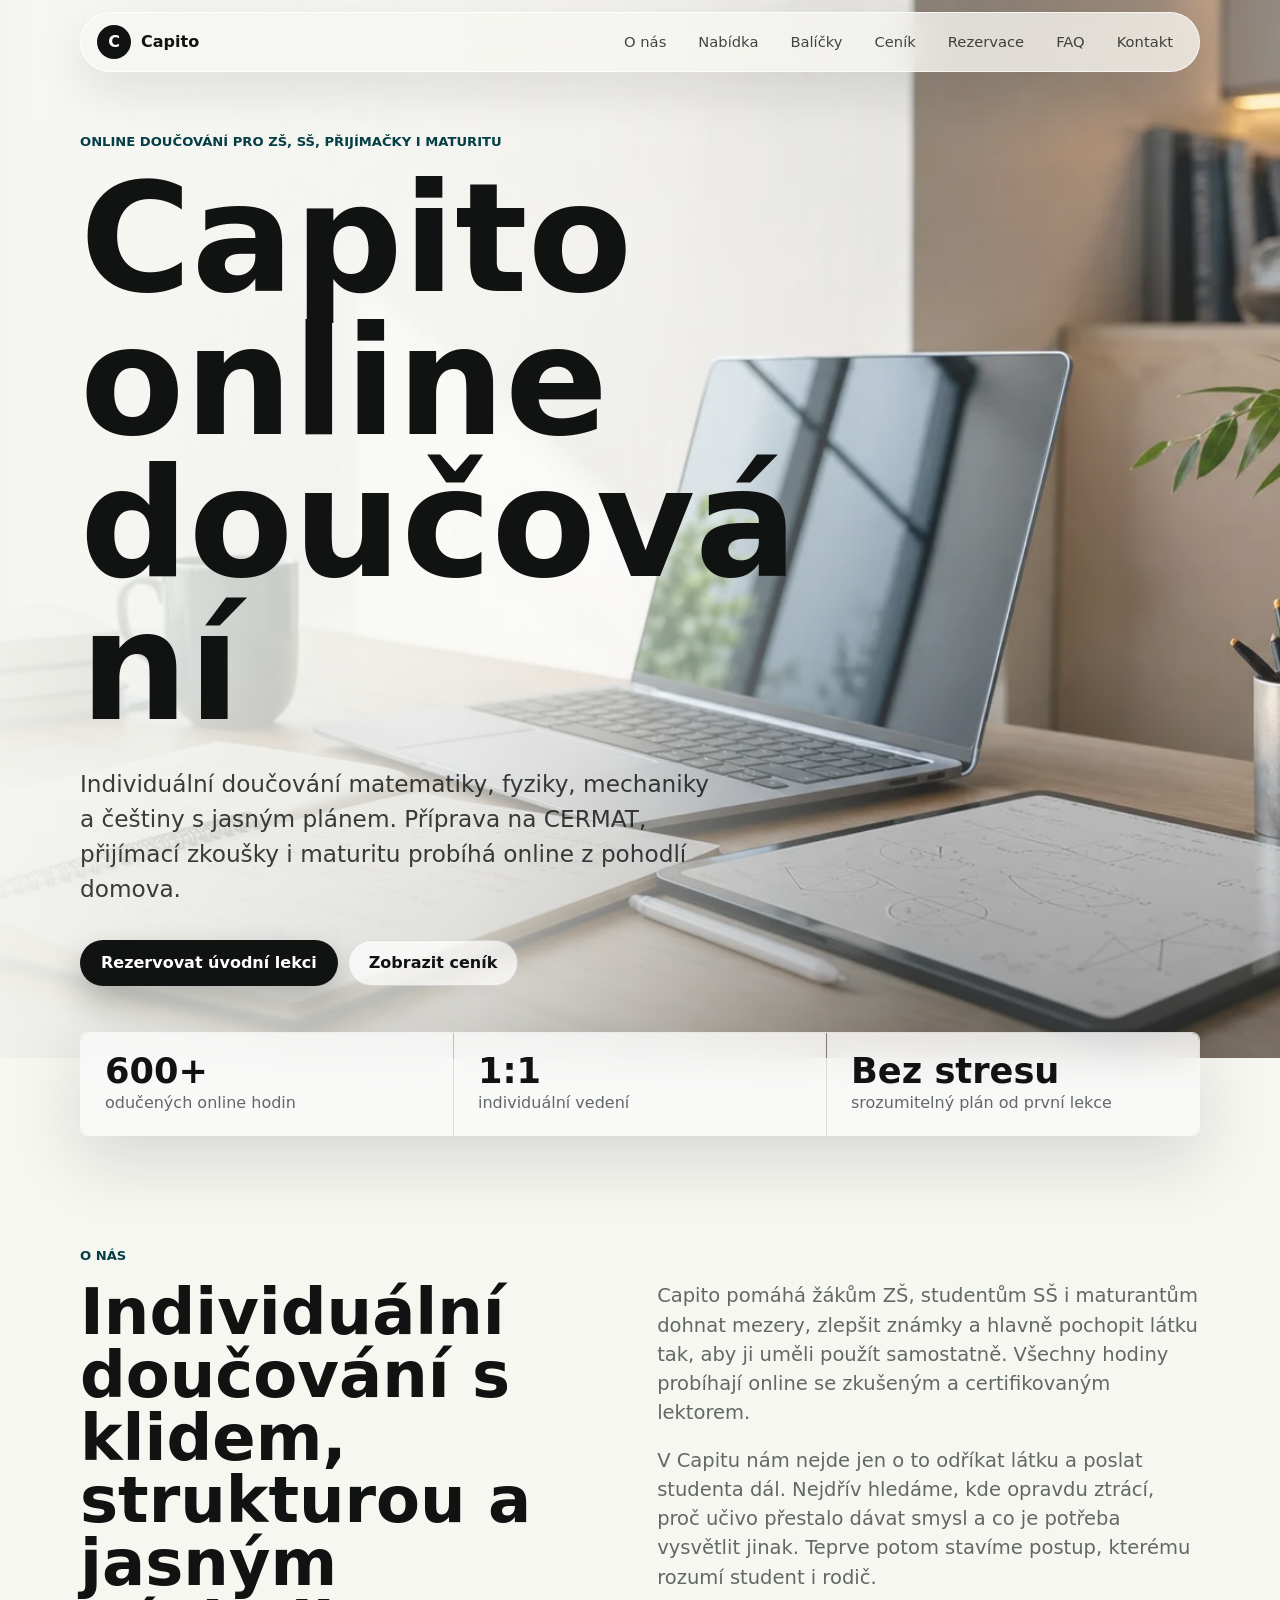
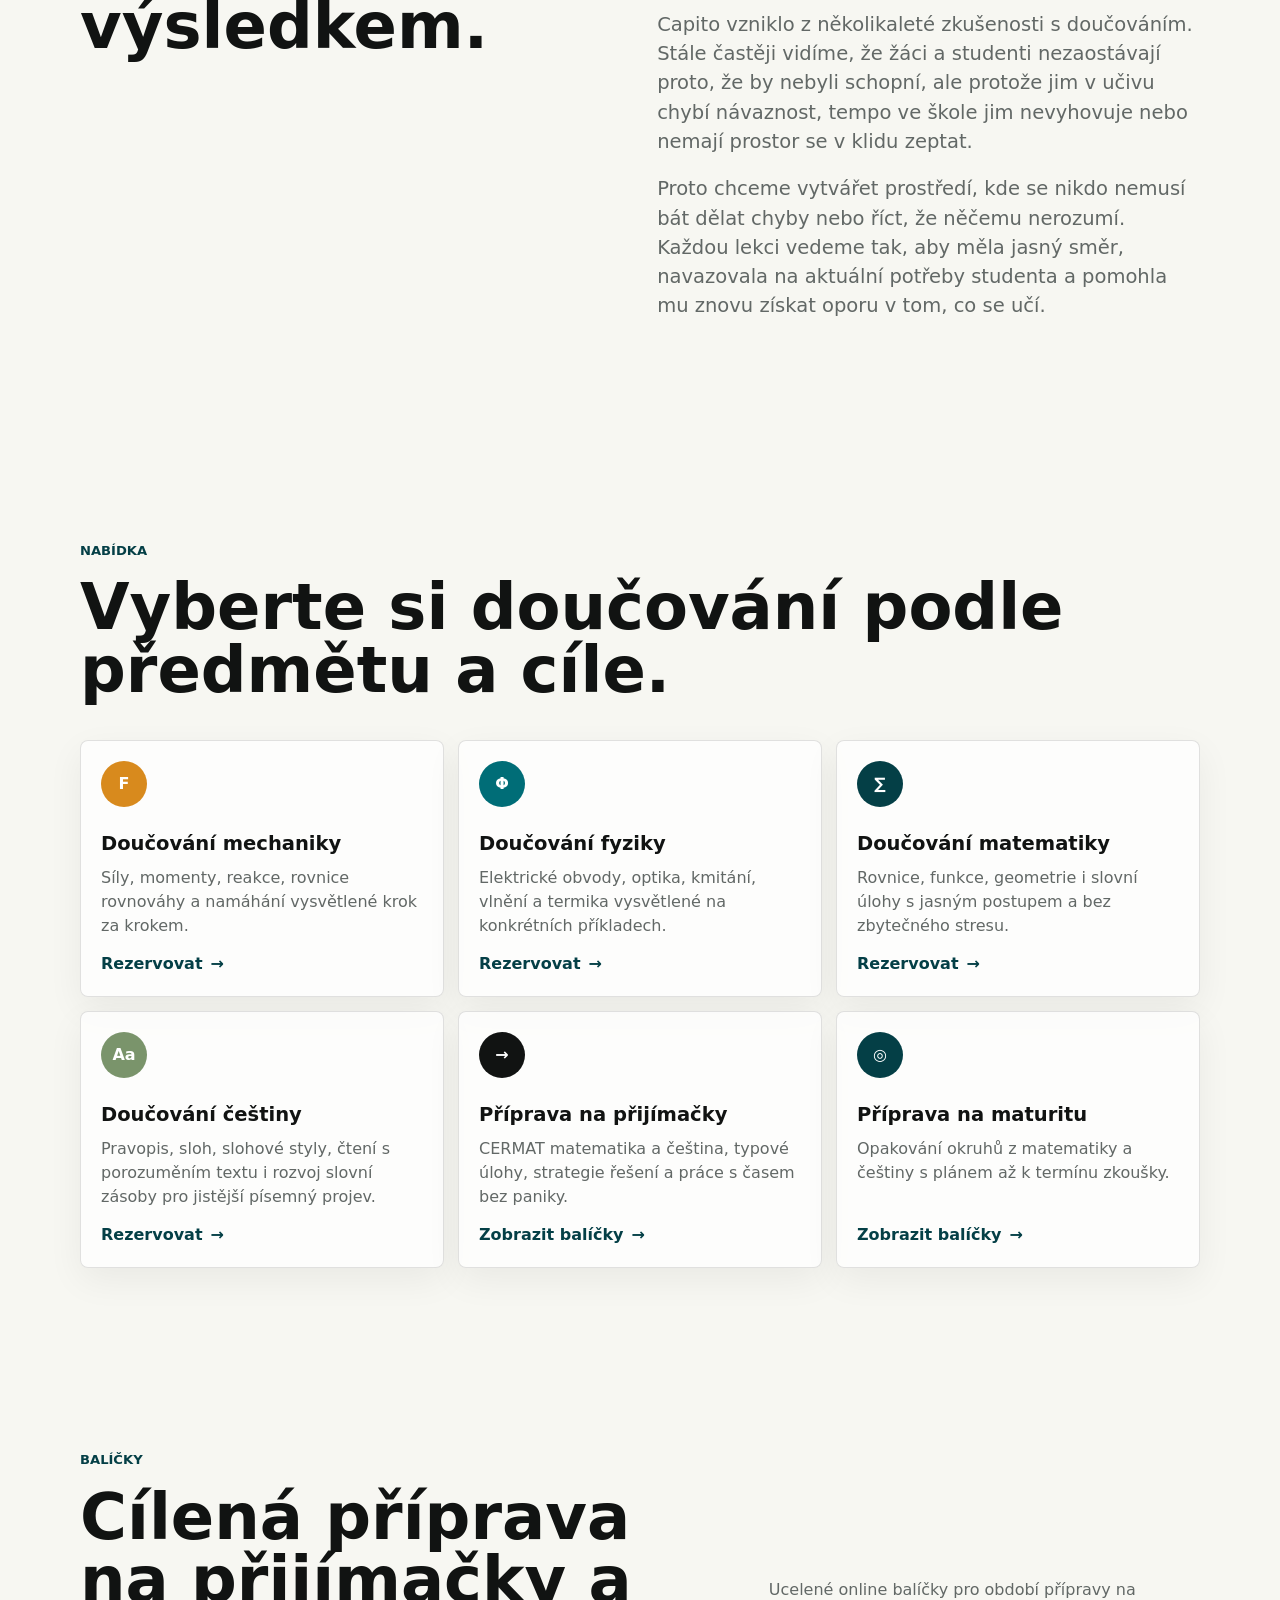
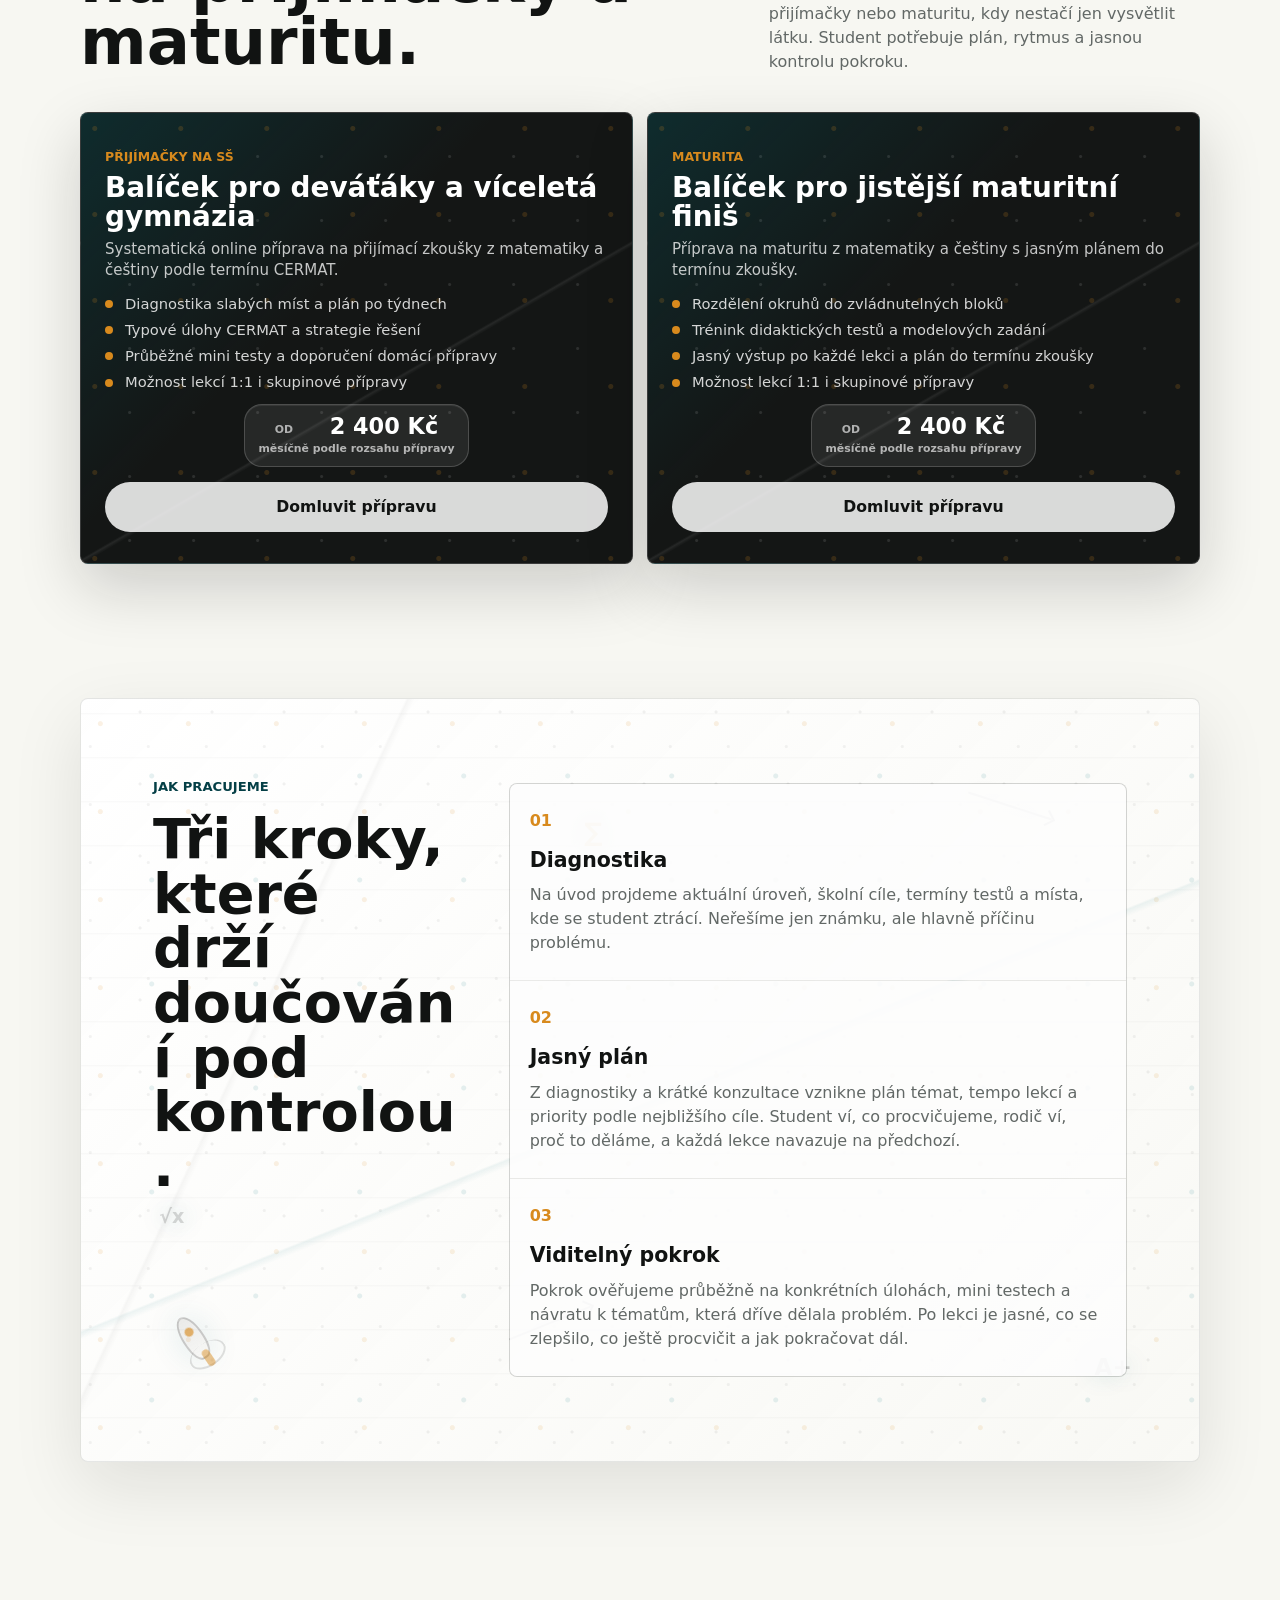
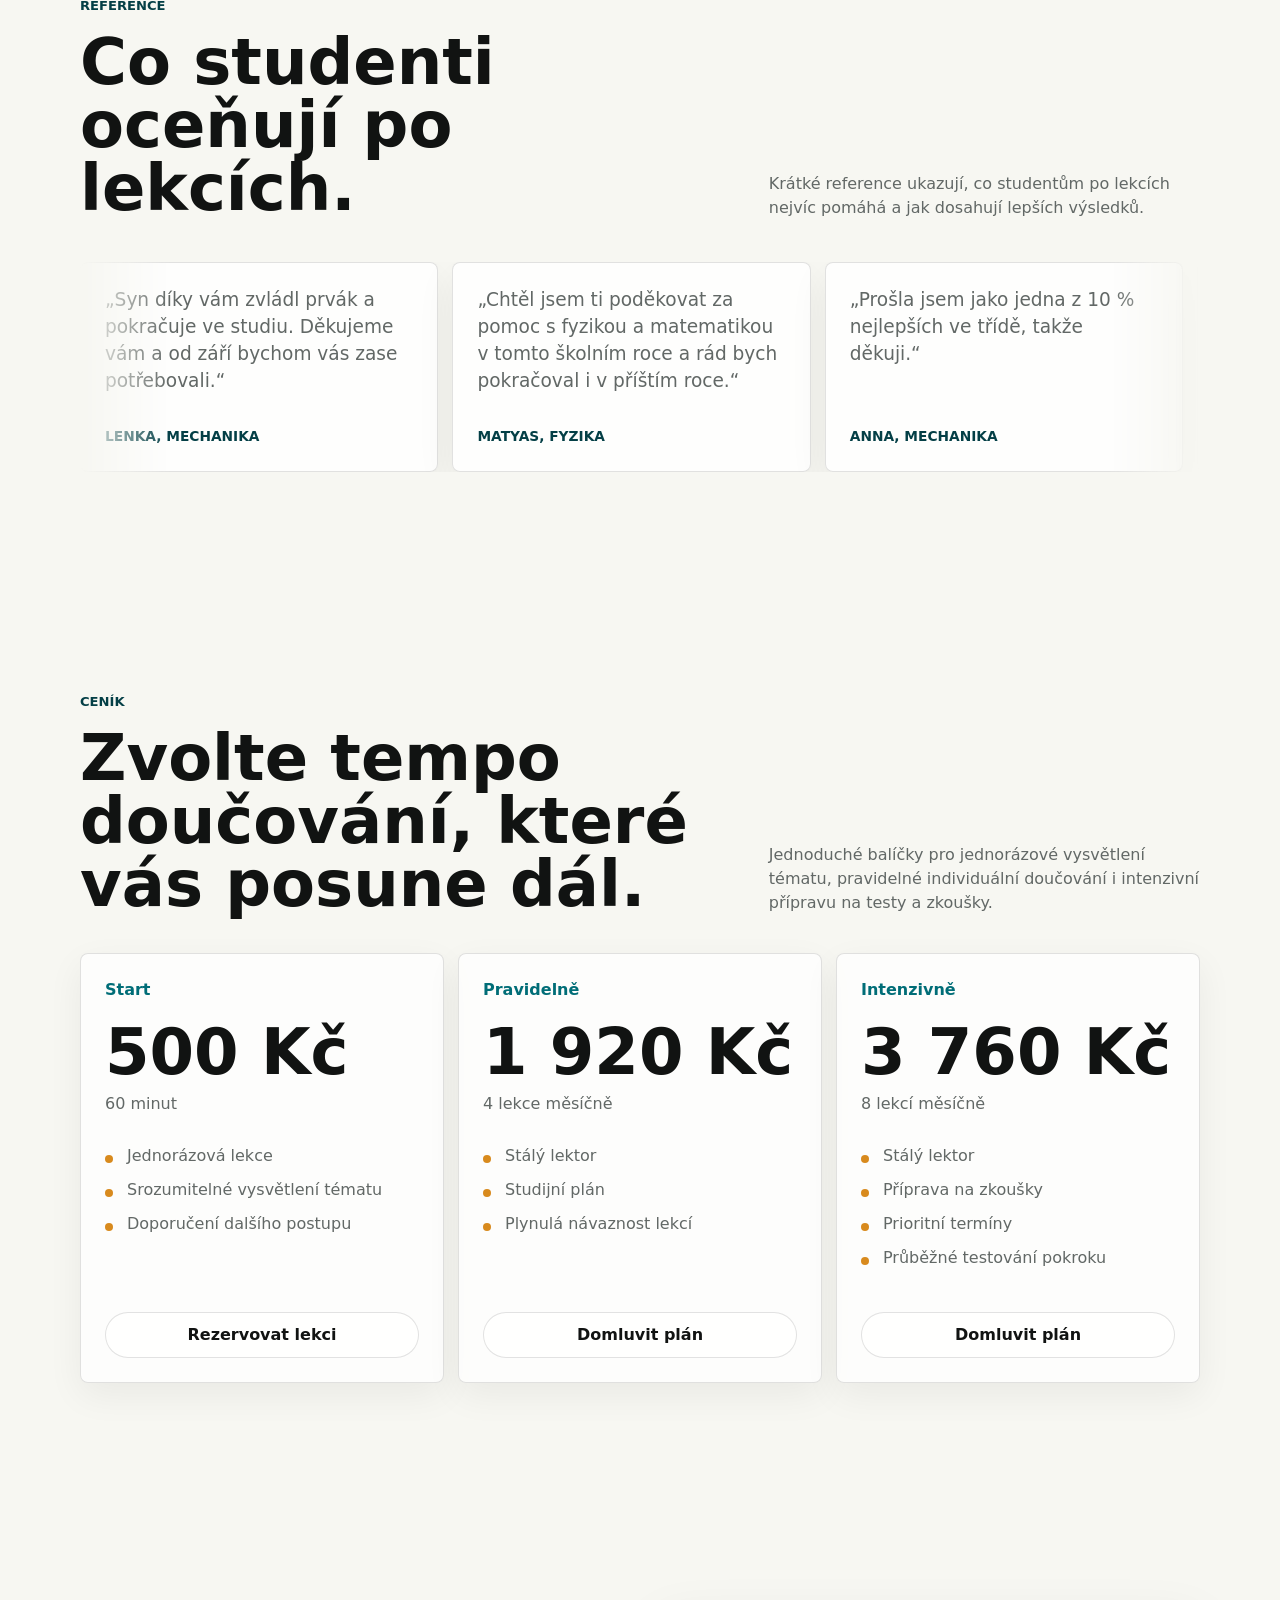
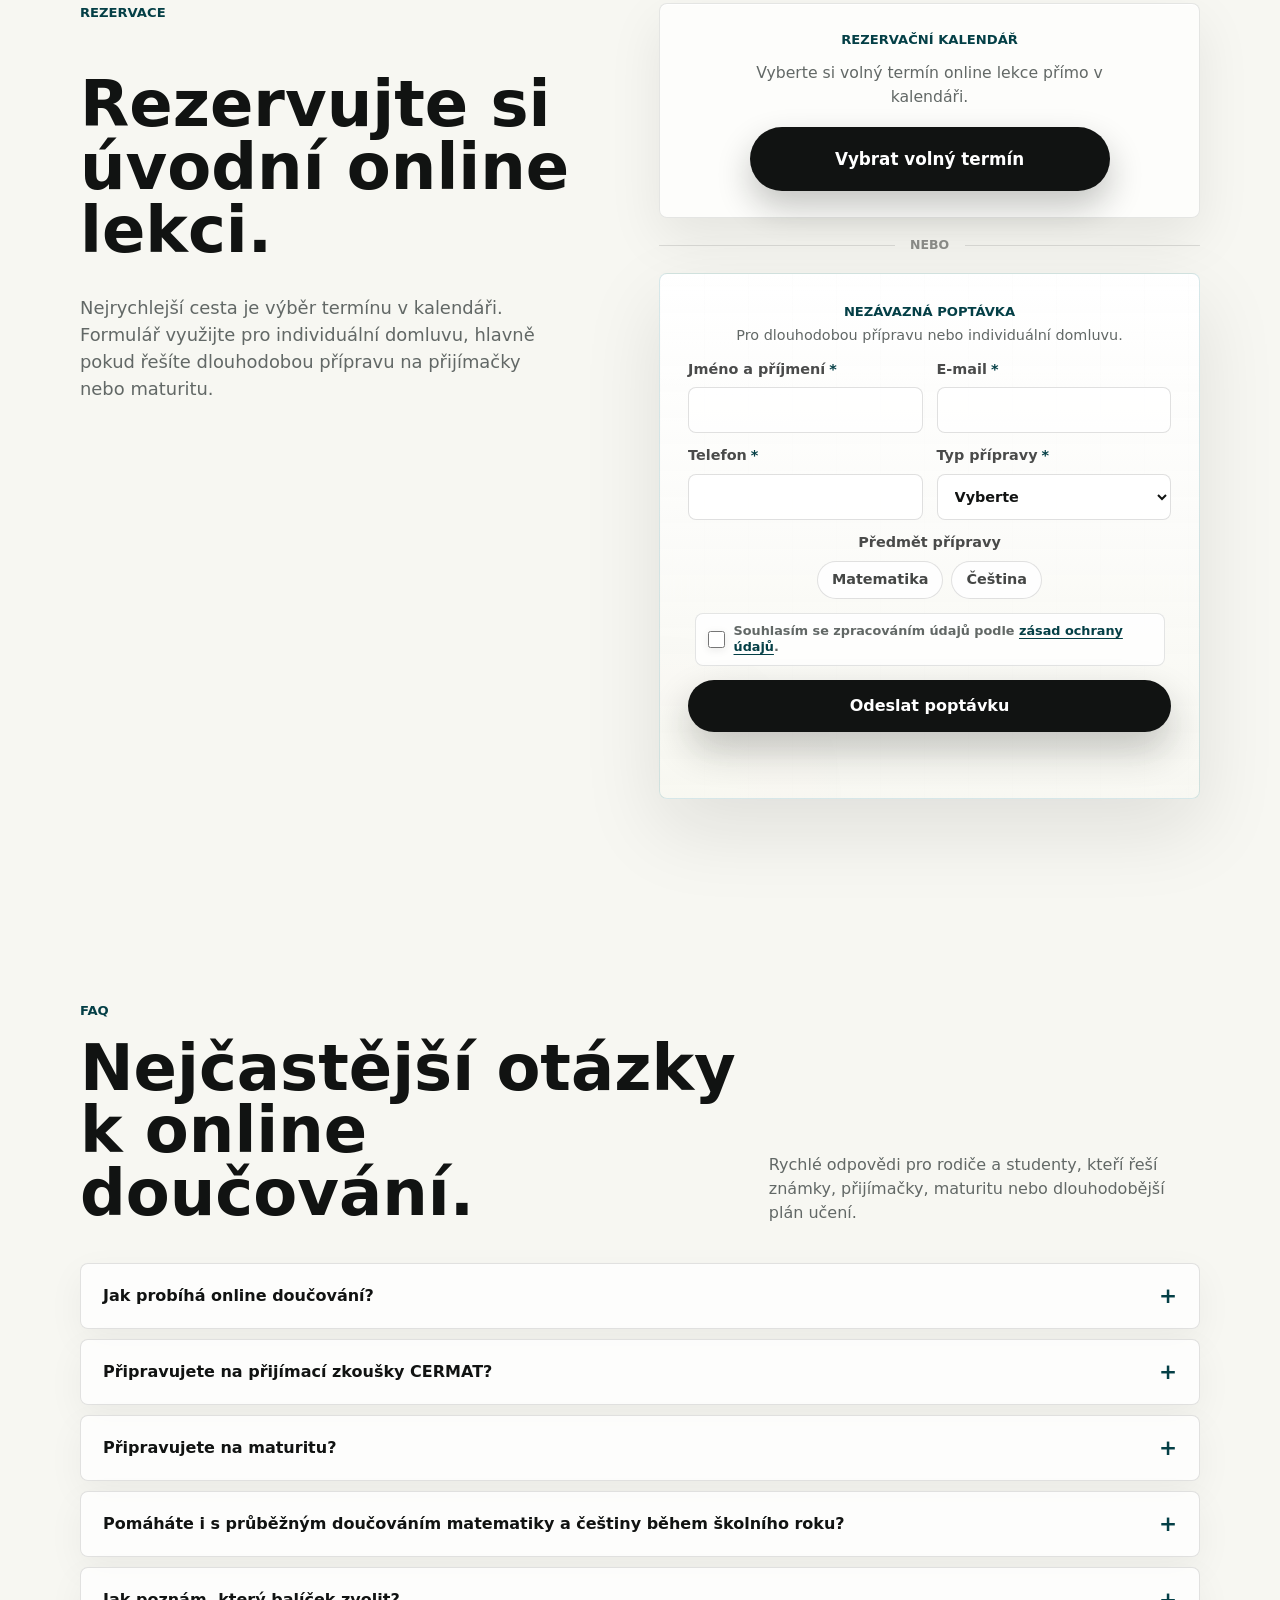
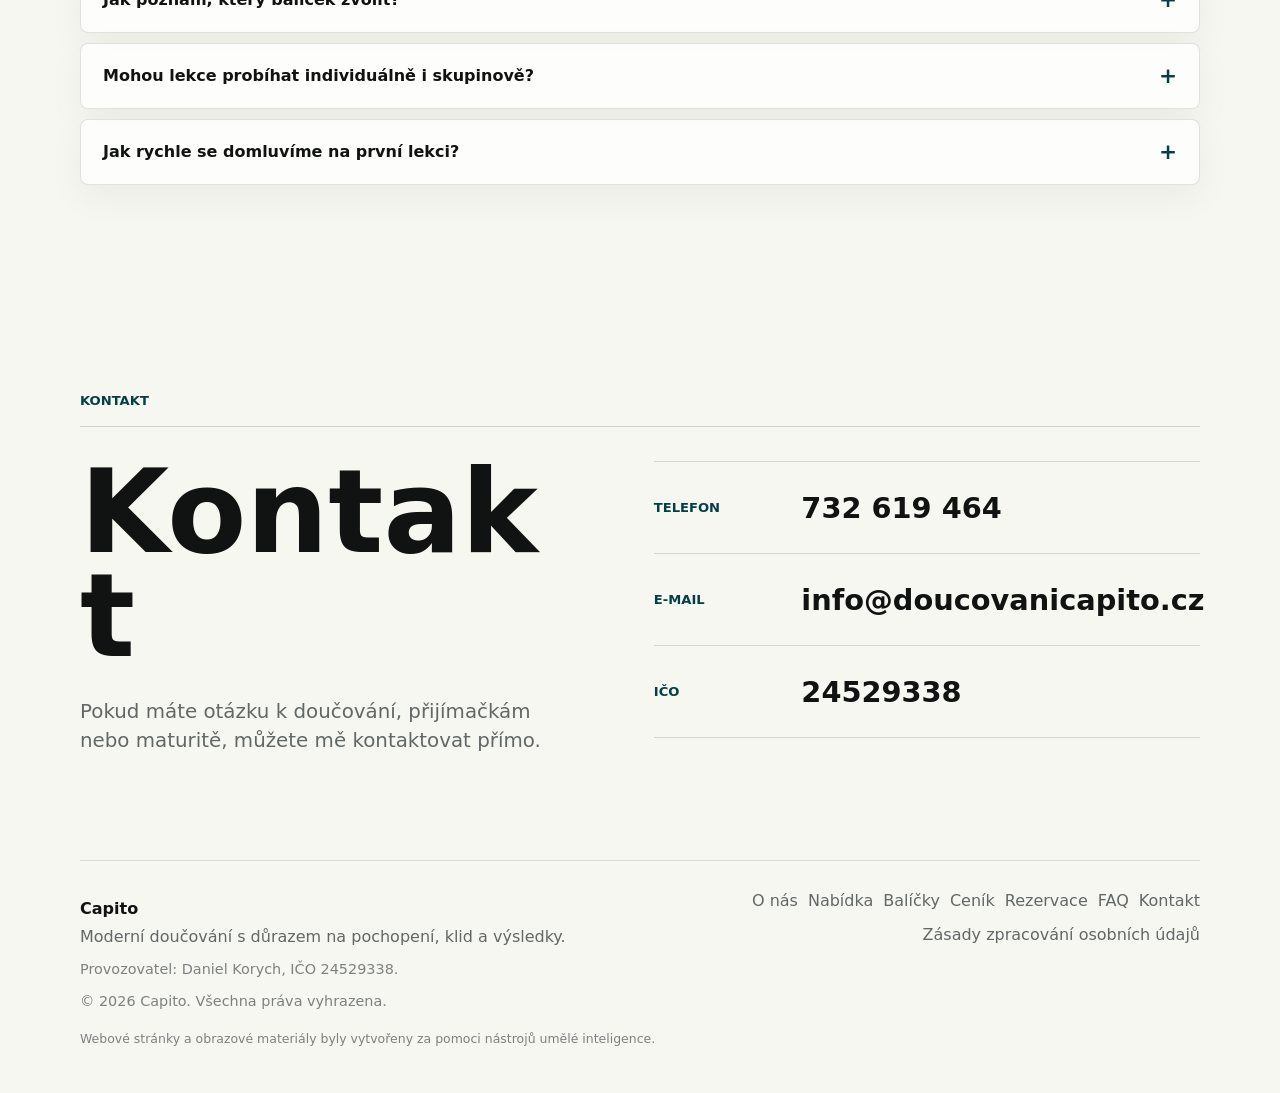
==== commit eba3d442: "Update Capito website before launch Update SEO metadata, FAQ content, form behavior, sitemap and lau" ====
--- a/index.html
+++ b/index.html
@@ -5,36 +5,36 @@
     <meta name="viewport" content="width=device-width, initial-scale=1" />
     <meta
       name="description"
-      content="Individuální online doučování matematiky, fyziky, mechaniky a češtiny. Příprava na CERMAT, přijímačky i maturitu s jasným plánem a lektorem."
+      content="Online doučování matematiky a češtiny pro žáky ZŠ, studenty SŠ, přijímačky CERMAT i maturitu. Individuální lekce, jasný plán a kontrola pokroku."
     />
     <meta name="robots" content="index,follow,max-image-preview:large" />
     <meta name="theme-color" content="#f7f7f2" />
     <meta name="author" content="Capito" />
     <link rel="canonical" href="https://www.doucovanicapito.cz/" />
-    <title>Online doučování, přijímačky a maturita | Capito</title>
+    <title>Doučování Capito | Online doučování matematiky, češtiny a příprava na přijímačky</title>
     <link rel="icon" href="assets/favicon.svg?v=2" type="image/svg+xml" />
     <meta property="og:locale" content="cs_CZ" />
     <meta property="og:type" content="website" />
-    <meta property="og:site_name" content="Capito" />
-    <meta property="og:title" content="Online doučování, přijímačky a maturita | Capito" />
+    <meta property="og:site_name" content="Doučování Capito" />
+    <meta property="og:title" content="Doučování Capito | Online doučování matematiky a češtiny" />
     <meta
       property="og:description"
-      content="Individuální online doučování matematiky, fyziky, mechaniky a češtiny. Příprava na CERMAT, přijímačky i maturitu s jasným plánem."
+      content="Online doučování matematiky a češtiny, příprava na přijímačky CERMAT i maturitu s jasným plánem a kontrolou pokroku."
     />
     <meta property="og:url" content="https://www.doucovanicapito.cz/" />
     <meta property="og:image" content="https://www.doucovanicapito.cz/assets/og-image.jpg" />
-    <meta property="og:image:alt" content="Online doučování, přijímačky a maturita s Capito" />
+    <meta property="og:image:alt" content="Online doučování matematiky a češtiny s Doučováním Capito" />
     <meta property="og:image:type" content="image/jpeg" />
     <meta property="og:image:width" content="1200" />
     <meta property="og:image:height" content="630" />
     <meta name="twitter:card" content="summary_large_image" />
-    <meta name="twitter:title" content="Online doučování, přijímačky a maturita | Capito" />
+    <meta name="twitter:title" content="Doučování Capito | Online doučování matematiky a češtiny" />
     <meta
       name="twitter:description"
-      content="Individuální doučování online, příprava na CERMAT, přijímačky a maturitu z matematiky, fyziky, mechaniky a češtiny."
+      content="Online doučování matematiky a češtiny, příprava na přijímačky CERMAT i maturitu s jasným plánem a kontrolou pokroku."
     />
     <meta name="twitter:image" content="https://www.doucovanicapito.cz/assets/og-image.jpg" />
-    <meta name="twitter:image:alt" content="Online doučování, přijímačky a maturita s Capito" />
+    <meta name="twitter:image:alt" content="Online doučování matematiky a češtiny s Doučováním Capito" />
     <link
       rel="preload"
       href="assets/capito-online-doucovani-1200.webp"
@@ -52,20 +52,37 @@
             "@type": "WebSite",
             "@id": "https://www.doucovanicapito.cz/#website",
             "url": "https://www.doucovanicapito.cz/",
-            "name": "Capito",
+            "name": "Doučování Capito",
+            "alternateName": ["Capito", "Capito doučování", "Kapito", "Kapito doučování", "doucovani capito", "online doučování Capito"],
+            "keywords": "doučování, online doučování, doučování matematiky, doučování češtiny, příprava na přijímačky, příprava na maturitu, CERMAT, Capito, Kapito",
             "inLanguage": "cs-CZ",
             "publisher": { "@id": "https://www.doucovanicapito.cz/#organization" }
           },
           {
             "@type": ["Organization", "LocalBusiness", "EducationalOrganization"],
             "@id": "https://www.doucovanicapito.cz/#organization",
-            "name": "Capito",
+            "name": "Doučování Capito",
+            "alternateName": ["Capito", "Capito doučování", "Kapito", "Kapito doučování", "doucovani capito", "online doučování Capito"],
             "url": "https://www.doucovanicapito.cz/",
             "logo": "https://www.doucovanicapito.cz/assets/favicon.svg",
             "telephone": "+420732619464",
             "email": "info@doucovanicapito.cz",
             "taxID": "24529338",
-            "description": "Individuální online doučování matematiky, fyziky, mechaniky a českého jazyka pro žáky ZŠ, studenty SŠ, maturanty a uchazeče o střední školy.",
+            "description": "Individuální online doučování matematiky a českého jazyka pro žáky ZŠ, studenty SŠ, maturanty a uchazeče o střední školy.",
+            "knowsAbout": [
+              "online doučování",
+              "doučování matematiky",
+              "doučování češtiny",
+              "příprava na přijímací zkoušky CERMAT",
+              "příprava na maturitu"
+            ],
+            "contactPoint": {
+              "@type": "ContactPoint",
+              "telephone": "+420732619464",
+              "email": "info@doucovanicapito.cz",
+              "contactType": "customer support",
+              "availableLanguage": ["cs"]
+            },
             "areaServed": [
               { "@type": "Country", "name": "Česká republika" }
             ]
@@ -116,6 +133,14 @@
               },
               {
                 "@type": "Question",
+                "name": "Pomáháte i s průběžným doučováním matematiky a češtiny během školního roku?",
+                "acceptedAnswer": {
+                  "@type": "Answer",
+                  "text": "Ano. Kromě přípravy na přijímačky a maturitu pomáháme i s pravidelným doučováním matematiky a češtiny během školního roku. Zaměřujeme se na mezery v učivu, přípravu na testy, domácí úkoly i postupné budování jistoty, aby student látce opravdu rozuměl a uměl ji použít samostatně."
+                }
+              },
+              {
+                "@type": "Question",
                 "name": "Jak poznám, který balíček zvolit?",
                 "acceptedAnswer": {
                   "@type": "Answer",
@@ -242,9 +267,19 @@
               online se zkušeným a certifikovaným lektorem.
             </p>
             <p>
-              Každá spolupráce začíná krátkou diagnostikou. Podle ní nastavíme cíle, rytmus lekcí
-              a způsob práce pro doučování matematiky, fyziky, mechaniky, českého jazyka nebo přípravu
-              na přijímačky a maturitu.
+              V Capitu nám nejde jen o to odříkat látku a poslat studenta dál. Nejdřív hledáme,
+              kde opravdu ztrácí, proč učivo přestalo dávat smysl a co je potřeba vysvětlit jinak.
+              Teprve potom stavíme postup, kterému rozumí student i rodič.
+            </p>
+            <p>
+              Capito vzniklo z několikaleté zkušenosti s doučováním. Stále častěji vidíme, že žáci
+              a studenti nezaostávají proto, že by nebyli schopní, ale protože jim v učivu chybí
+              návaznost, tempo ve škole jim nevyhovuje nebo nemají prostor se v klidu zeptat.
+            </p>
+            <p>
+              Proto chceme vytvářet prostředí, kde se nikdo nemusí bát dělat chyby nebo říct, že něčemu
+              nerozumí. Každou lekci vedeme tak, aby měla jasný směr, navazovala na aktuální potřeby
+              studenta a pomohla mu znovu získat oporu v tom, co se učí.
             </p>
           </div>
         </div>
@@ -374,17 +409,17 @@
             <div>
               <span>01</span>
               <h3>Diagnostika</h3>
-              <p>Na úvod projdeme aktuální úroveň, školní cíle, termíny testů a místa, kde se student ztrácí.</p>
+              <p>Na úvod projdeme aktuální úroveň, školní cíle, termíny testů a místa, kde se student ztrácí. Neřešíme jen známku, ale hlavně příčinu problému.</p>
             </div>
             <div>
               <span>02</span>
-              <h3>Plán</h3>
-              <p>Z diagnostiky a konzultace vznikne plán témat, tempo lekcí a jasné priority podle nejbližšího cíle.</p>
+              <h3>Jasný plán</h3>
+              <p>Z diagnostiky a krátké konzultace vznikne plán témat, tempo lekcí a priority podle nejbližšího cíle. Student ví, co procvičujeme, rodič ví, proč to děláme, a každá lekce navazuje na předchozí.</p>
             </div>
             <div>
               <span>03</span>
-              <h3>Pokrok</h3>
-              <p>Pokrok ověřujeme krátkými kontrolními úlohami, mini testy a porovnáním s úvodní diagnostikou. Po lekci je jasné, co se zlepšilo a co procvičit dál.</p>
+              <h3>Viditelný pokrok</h3>
+              <p>Pokrok ověřujeme průběžně na konkrétních úlohách, mini testech a návratu k tématům, která dříve dělala problém. Po lekci je jasné, co se zlepšilo, co ještě procvičit a jak pokračovat dál.</p>
             </div>
           </div>
         </div>
@@ -472,7 +507,7 @@
               <li>Srozumitelné vysvětlení tématu</li>
               <li>Doporučení dalšího postupu</li>
             </ul>
-            <a class="button secondary full" href="#rezervace">Vybrat</a>
+            <a class="button secondary full" href="https://app.acuityscheduling.com/schedule.php?owner=40146834" target="_blank" rel="noopener">Rezervovat lekci</a>
           </article>
 
           <article class="price-card highlighted">
@@ -484,7 +519,7 @@
               <li>Studijní plán</li>
               <li>Plynulá návaznost lekcí</li>
             </ul>
-            <a class="button secondary full" href="#rezervace">Vybrat</a>
+            <a class="button secondary full" href="#rezervace">Domluvit plán</a>
           </article>
 
           <article class="price-card">
@@ -497,7 +532,7 @@
               <li>Prioritní termíny</li>
               <li>Průběžné testování pokroku</li>
             </ul>
-            <a class="button secondary full" href="#rezervace">Vybrat</a>
+            <a class="button secondary full" href="#rezervace">Domluvit plán</a>
           </article>
         </div>
       </section>
@@ -638,6 +673,15 @@
             </p>
           </details>
           <details>
+            <summary>Pomáháte i s průběžným doučováním matematiky a češtiny během školního roku?</summary>
+            <p>
+              Ano. Kromě přípravy na přijímačky a maturitu pomáháme i s pravidelným doučováním matematiky
+              a češtiny během školního roku. Zaměřujeme se na mezery v učivu, přípravu na testy, domácí
+              úkoly i postupné budování jistoty, aby student látce opravdu rozuměl a uměl ji použít
+              samostatně.
+            </p>
+          </details>
+          <details>
             <summary>Jak poznám, který balíček zvolit?</summary>
             <p>
               Pokud potřebujete vysvětlit jedno konkrétní téma, opravit nejasnosti před testem nebo se
--- a/styles.css
+++ b/styles.css
@@ -489,7 +489,7 @@
 
 .feature-card h3,
 .timeline h3 {
-  margin: 0 0 10px;
+  margin: 0 0 8px;
   font-size: 1.28rem;
 }
 
@@ -680,10 +680,10 @@
   position: relative;
   width: min(1120px, calc(100% - 32px));
   display: grid;
-  grid-template-columns: minmax(0, 0.9fr) minmax(320px, 1.1fr);
-  gap: clamp(30px, 6vw, 76px);
+  grid-template-columns: minmax(0, 0.66fr) minmax(520px, 1.34fr);
+  gap: clamp(24px, 4vw, 54px);
   margin: 0 auto;
-  padding: clamp(36px, 7vw, 74px);
+  padding: clamp(50px, 6.6vw, 84px) clamp(28px, 6vw, 72px);
   border-radius: var(--radius);
   color: var(--ink);
   overflow: hidden;
@@ -844,7 +844,11 @@
 }
 
 .method-heading {
-  transform: translateY(-10px);
+  transform: translateY(-6px);
+}
+
+.method h2 {
+  font-size: clamp(2.1rem, 4.35vw, 3.85rem);
 }
 
 .method-panel p {
@@ -861,15 +865,19 @@
 }
 
 .timeline div {
-  padding: 22px;
+  padding: 25px 20px;
   background: rgba(255, 255, 255, 0.9);
 }
 
 .timeline span {
   display: block;
-  margin-bottom: 16px;
+  margin-bottom: 12px;
   color: var(--amber);
   font-weight: 800;
+}
+
+.timeline p {
+  line-height: 1.5;
 }
 
 .testimonials {
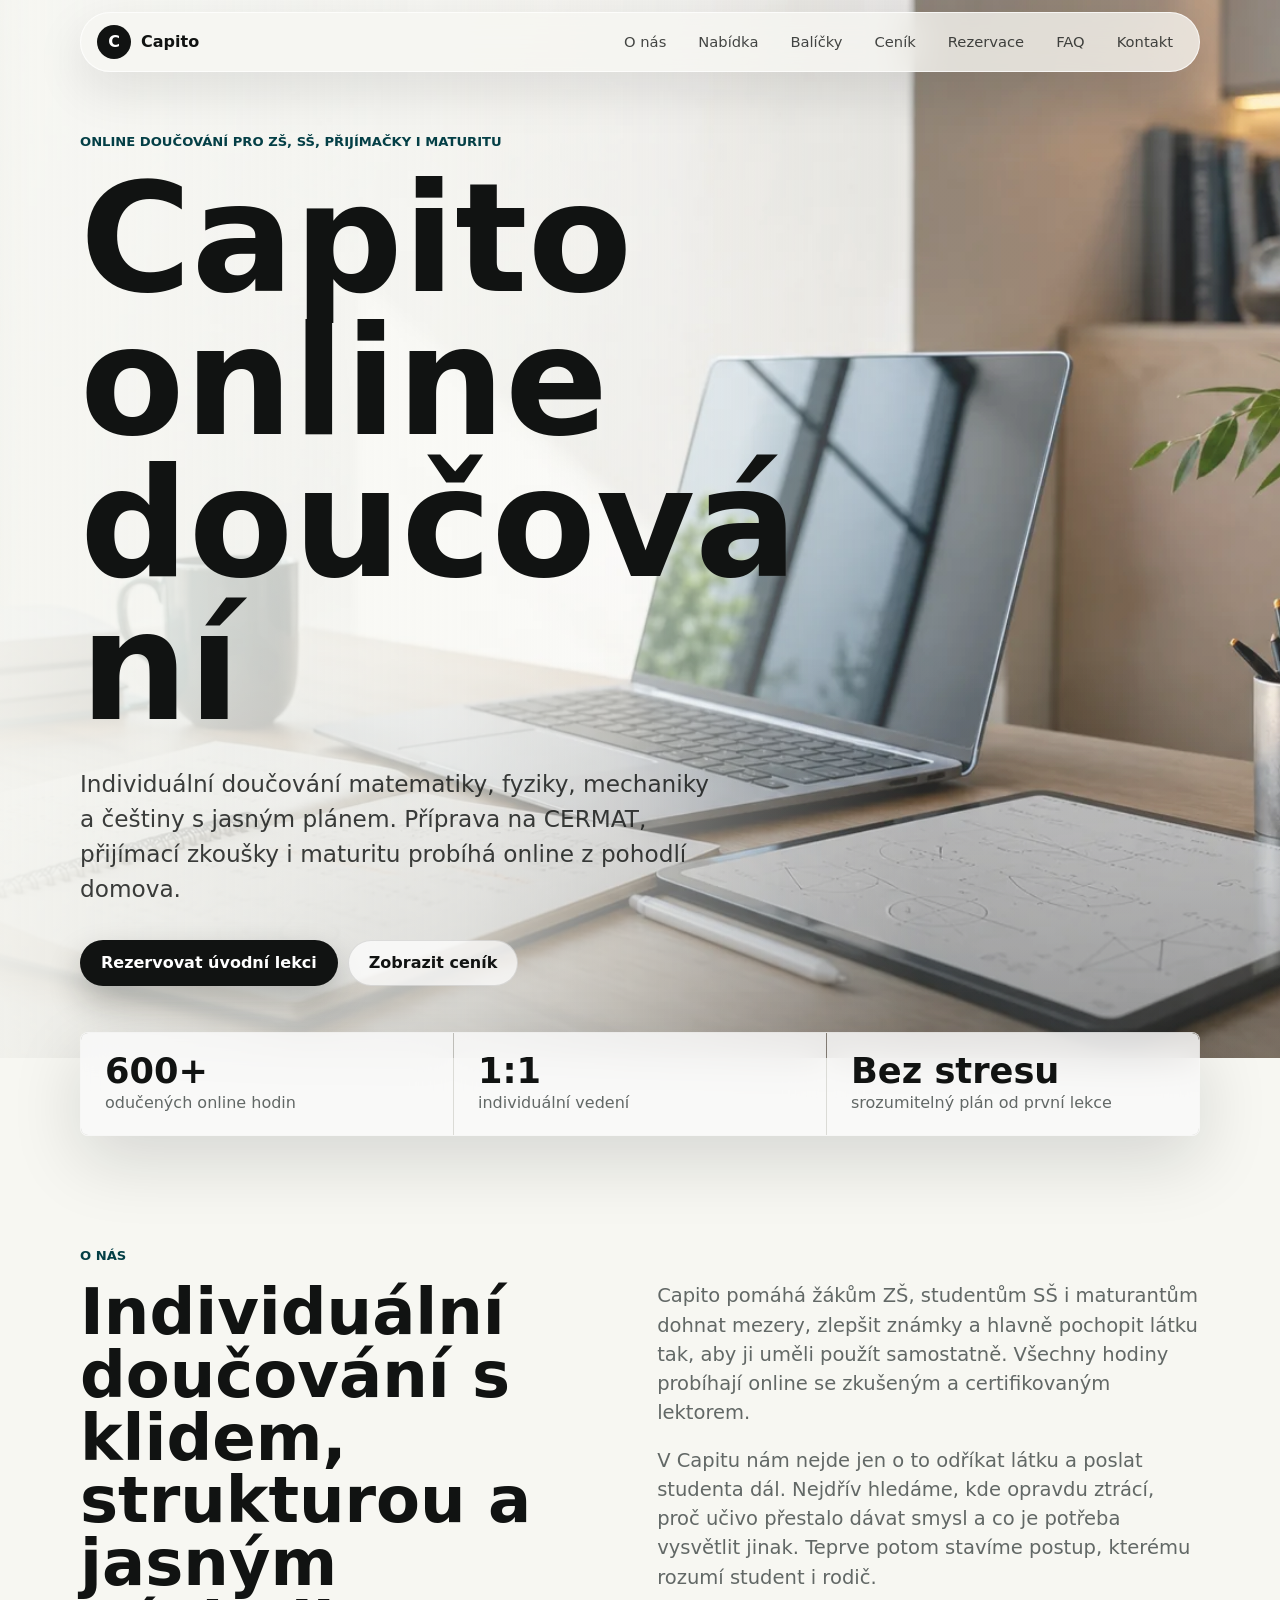
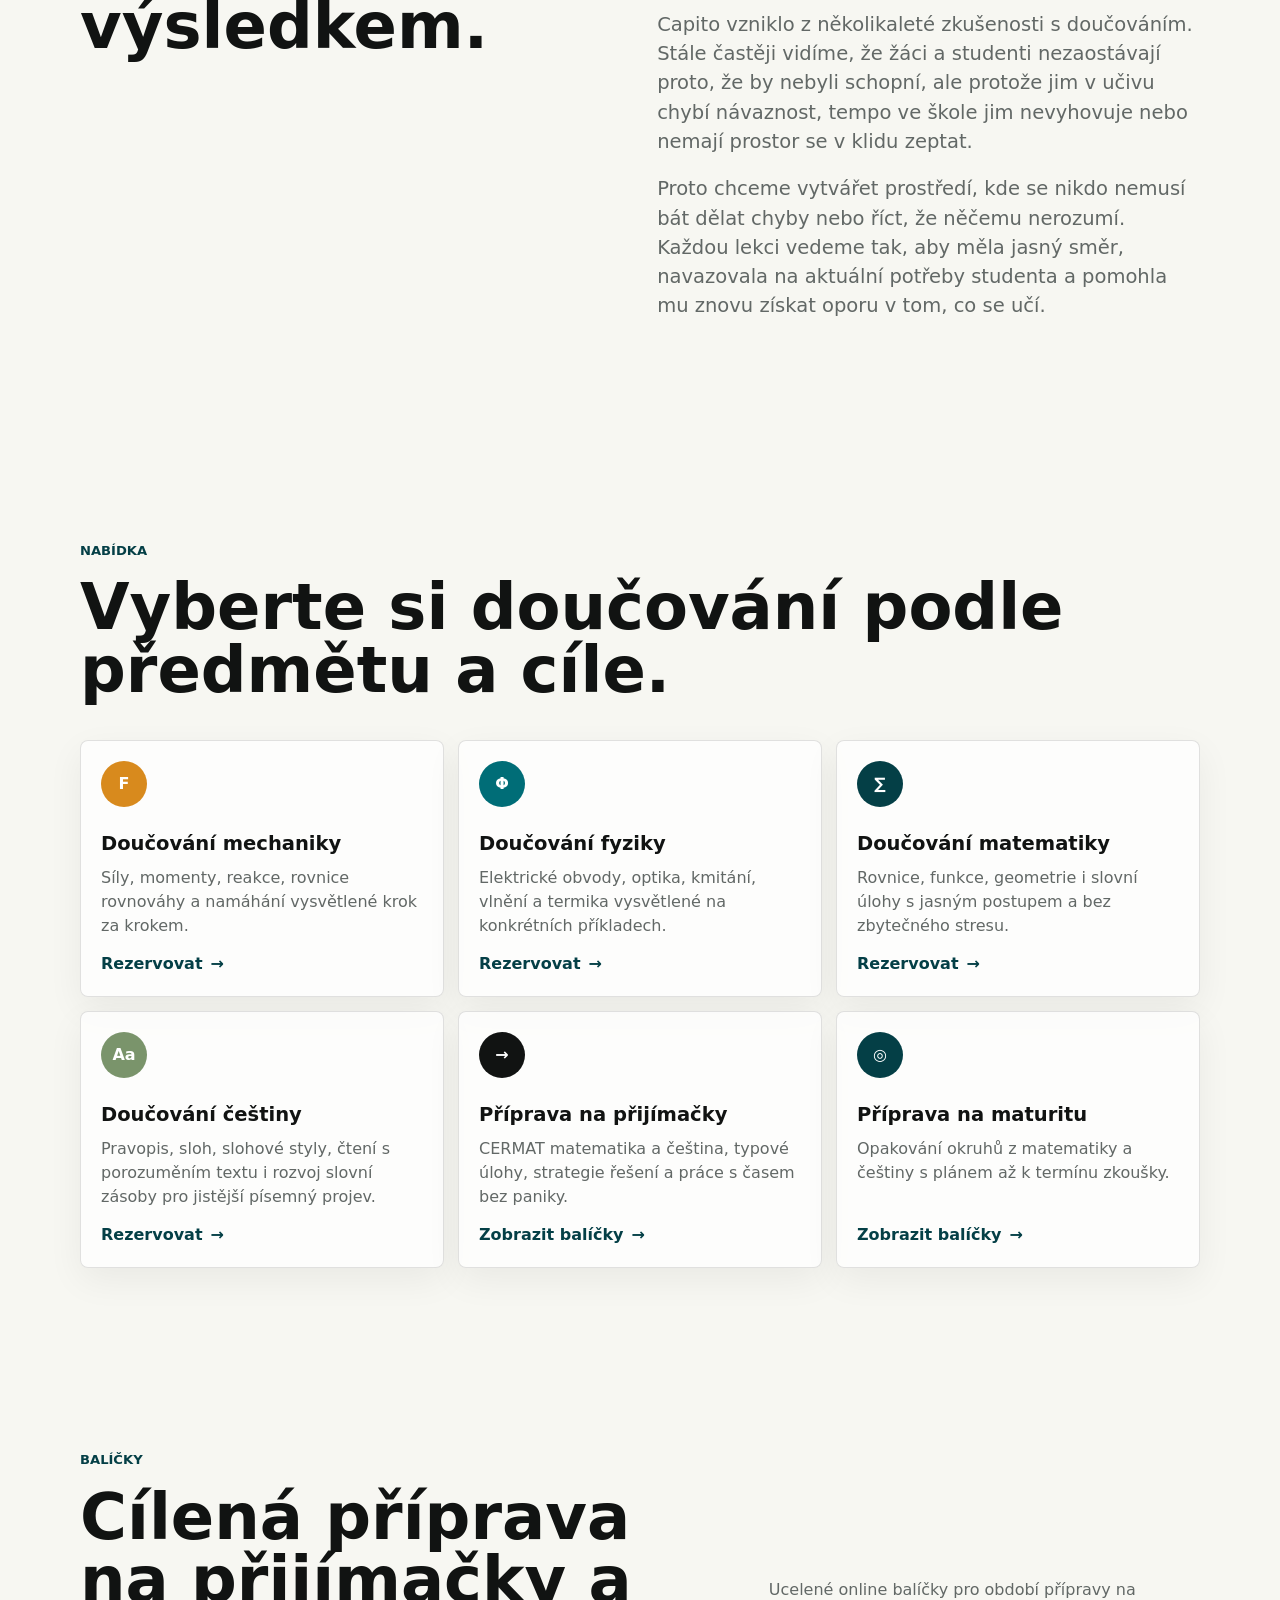
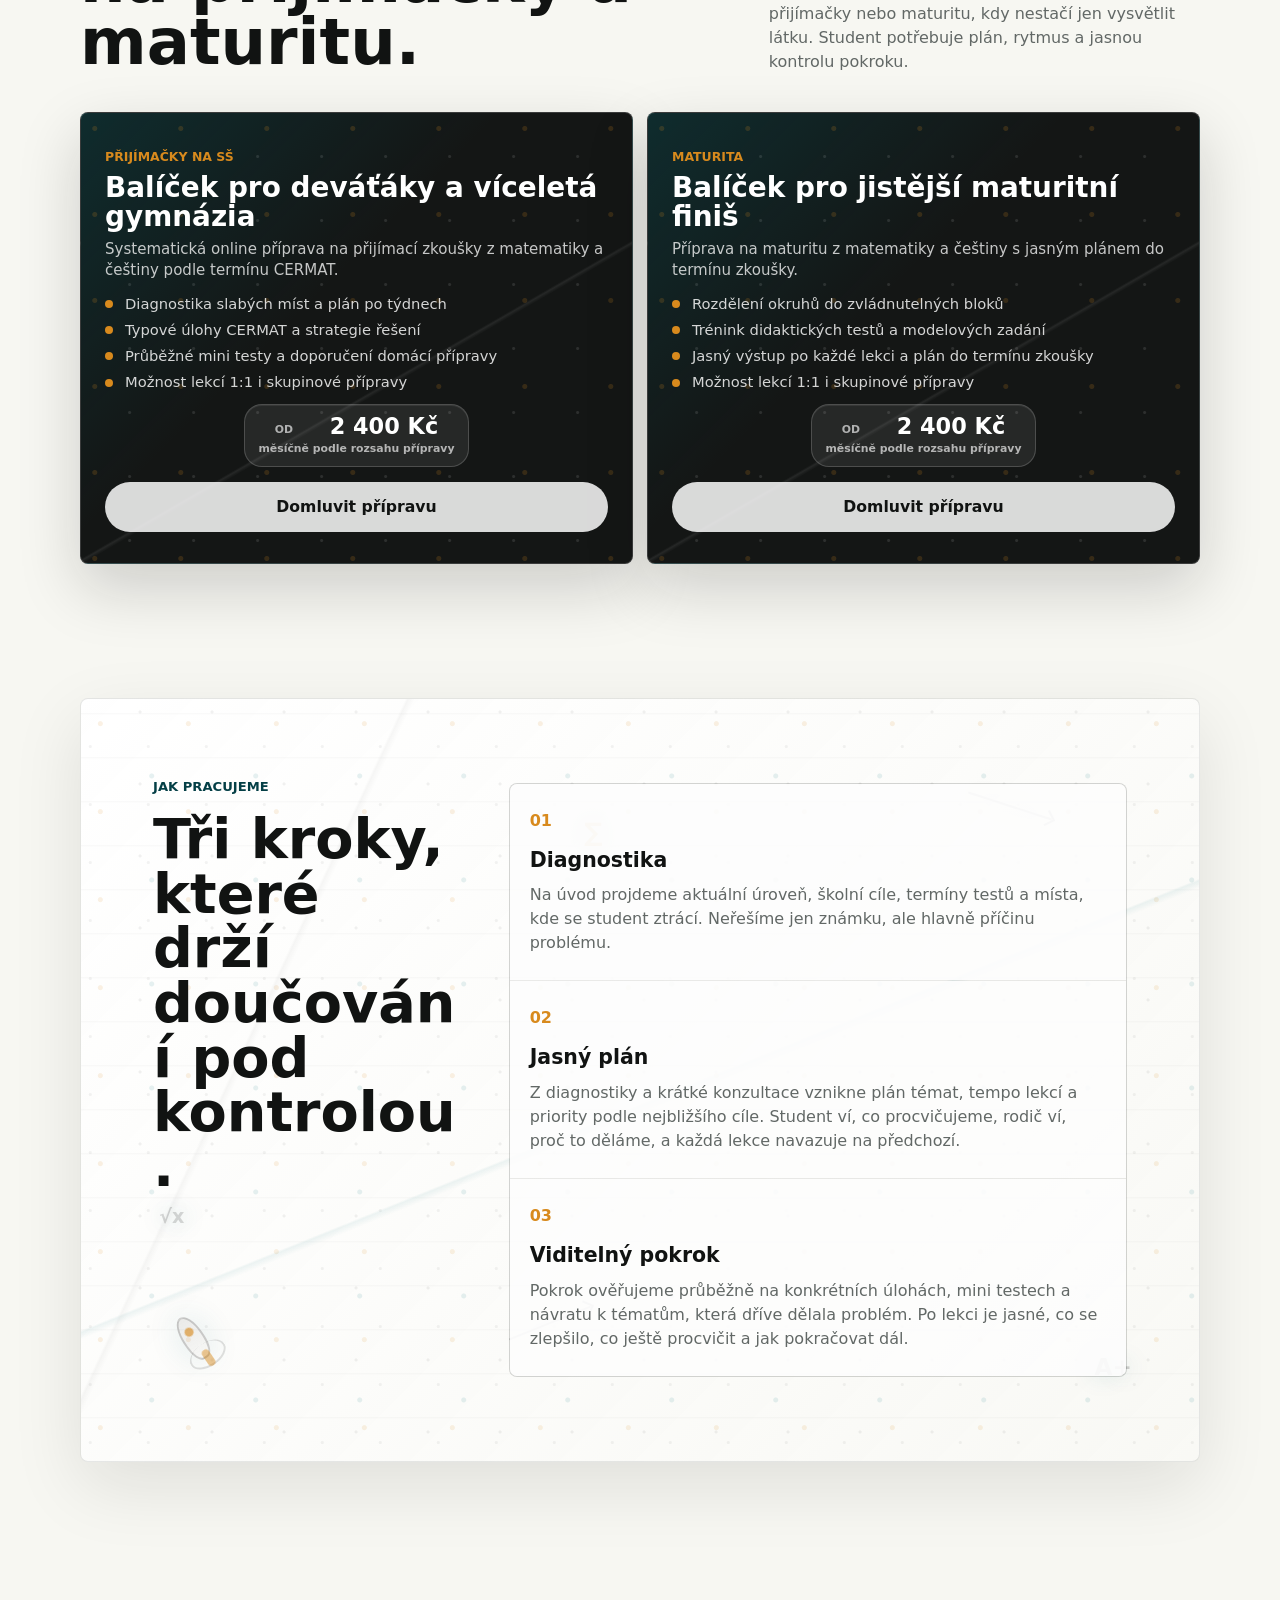
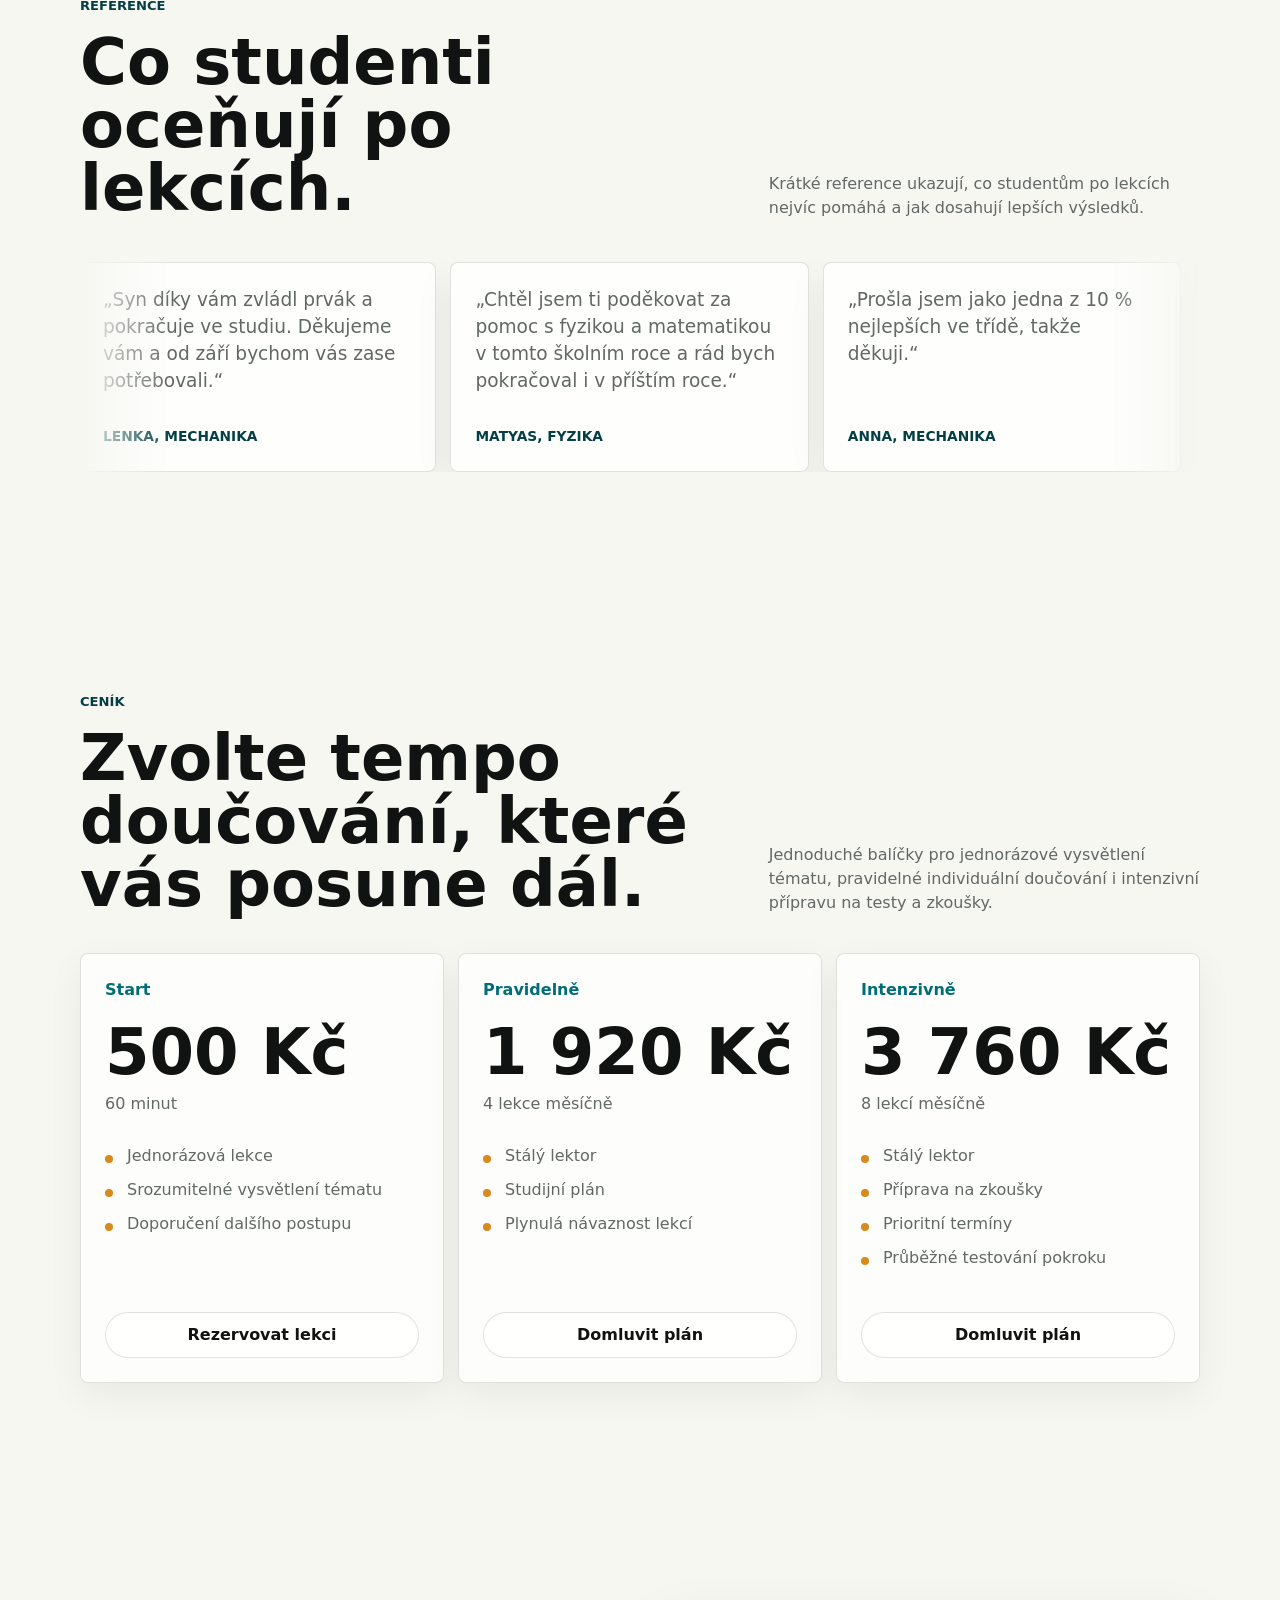
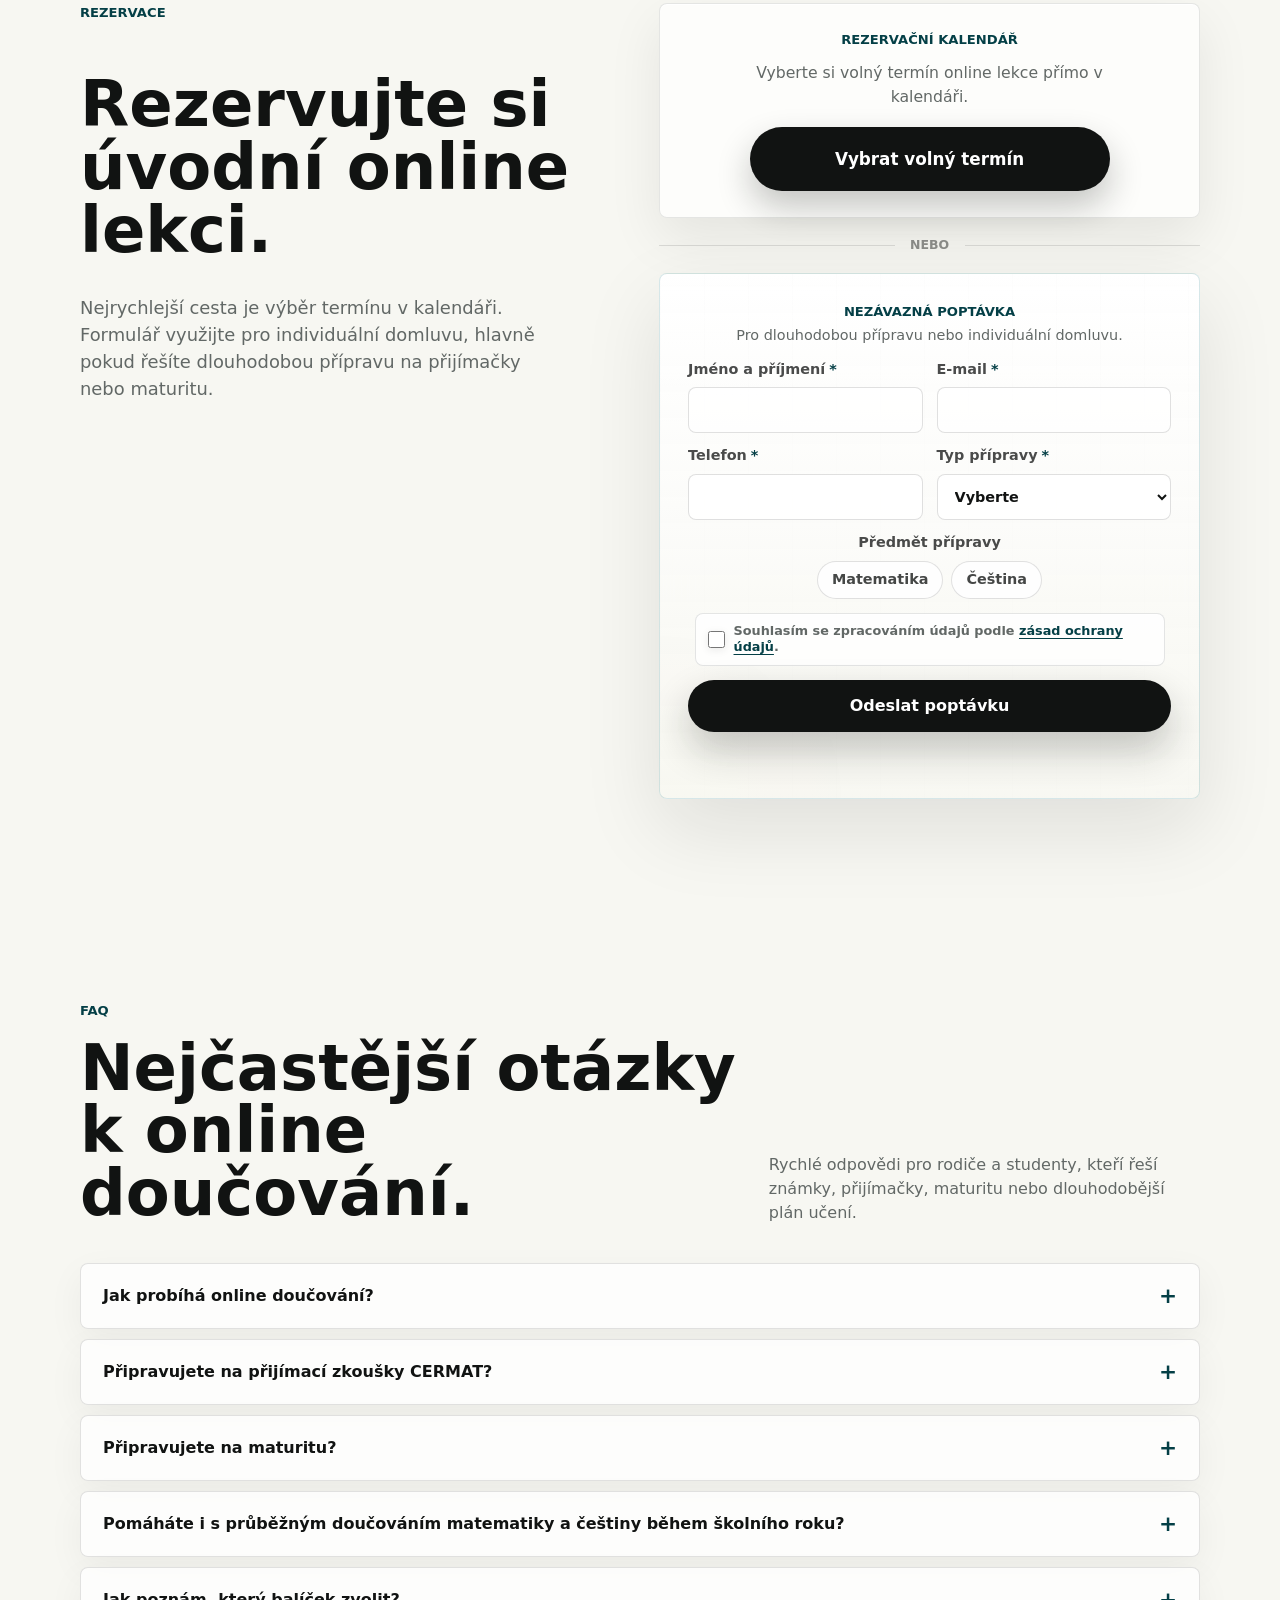
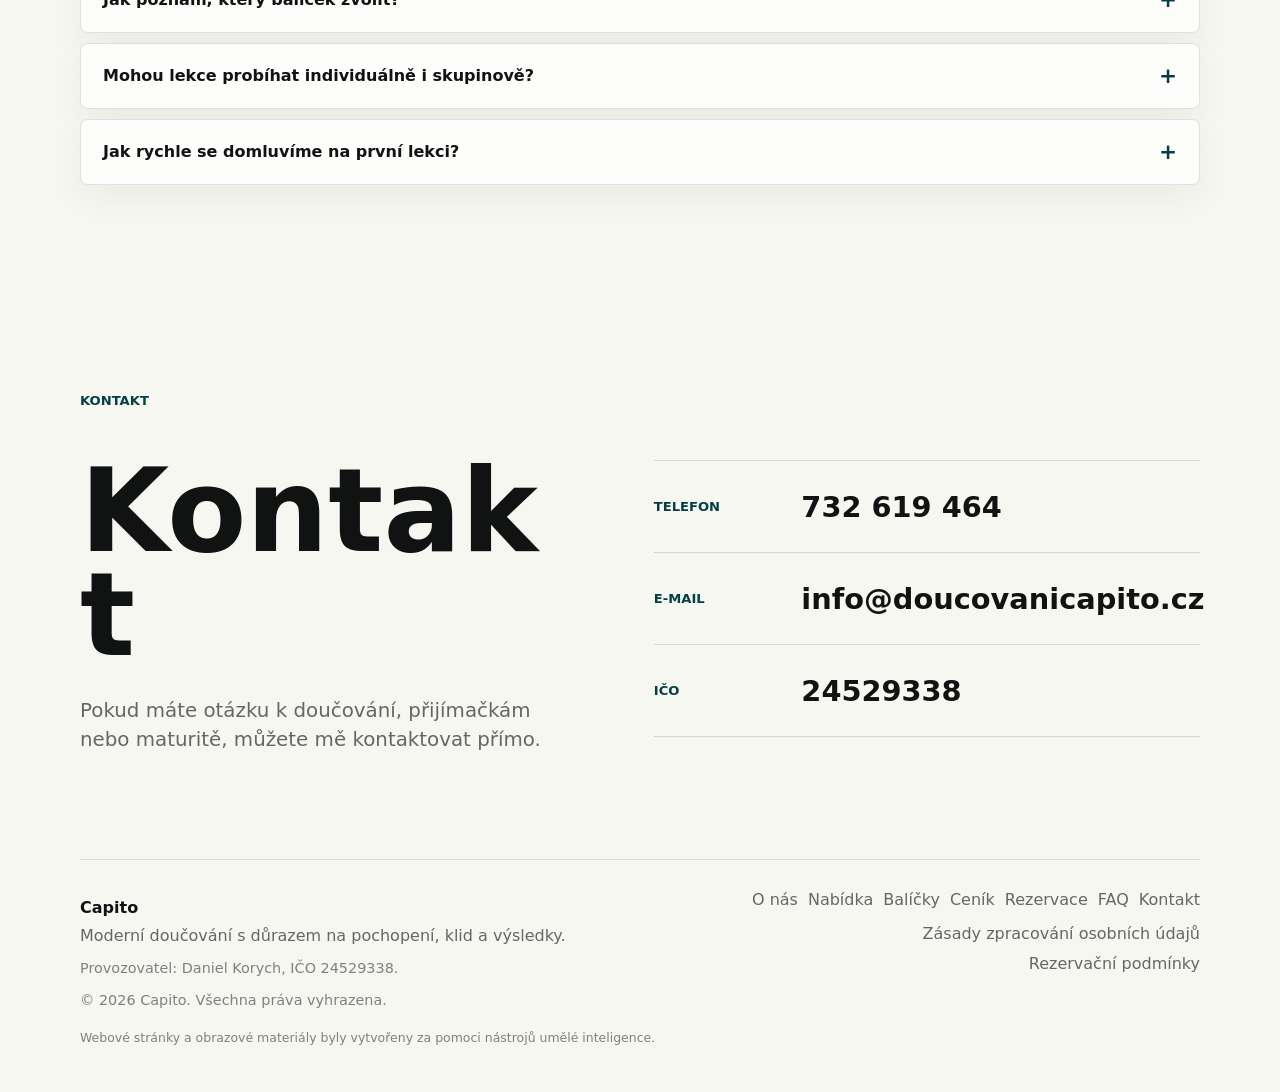
==== commit 569336e7: "Update legal footer links Update footer legal links and related page styling." ====
--- a/index.html
+++ b/index.html
@@ -757,7 +757,10 @@
         <a href="#rezervace">Rezervace</a>
         <a href="#faq">FAQ</a>
         <a href="#kontakt">Kontakt</a>
-        <a href="zasady-zpracovani-osobnich-udaju.html">Zásady zpracování osobních údajů</a>
+        <span class="footer-legal-links">
+          <a href="zasady-zpracovani-osobnich-udaju.html">Zásady zpracování osobních údajů</a>
+          <a href="rezervacni-a-storno-podminky.html">Rezervační podmínky</a>
+        </span>
       </nav>
     </footer>
 
--- a/styles.css
+++ b/styles.css
@@ -895,7 +895,7 @@
   display: flex;
   gap: 14px;
   width: max-content;
-  animation: reviews-slide 46s linear infinite;
+  animation: reviews-slide 54s linear infinite;
   will-change: transform;
 }
 
@@ -1468,7 +1468,6 @@
   gap: clamp(34px, 8vw, 104px);
   align-items: start;
   padding-top: 34px;
-  border-top: 1px solid rgba(17, 19, 18, 0.16);
 }
 
 .contact-copy h2 {
@@ -1628,6 +1627,14 @@
   transform: translateY(-10px);
   justify-content: flex-end;
   text-align: right;
+}
+
+.footer-legal-links {
+  flex-basis: 100%;
+  display: grid;
+  gap: 6px;
+  justify-items: end;
+  margin-top: 2px;
 }
 
 @media (max-width: 1180px) {
@@ -1743,6 +1750,10 @@
     text-align: left;
   }
 
+  .footer-legal-links {
+    justify-items: start;
+  }
+
   .footer-ai {
     white-space: normal;
   }
@@ -1762,17 +1773,61 @@
   .reviews-marquee {
     width: calc(100% + 32px);
     margin-inline: -16px;
-    overflow: hidden;
+    padding: 16px 0 18px;
+    overflow-x: auto;
+    overflow-y: visible;
+    scroll-padding-inline: calc((100vw - min(76vw, 340px)) / 2);
+    scroll-snap-type: x mandatory;
+    -webkit-overflow-scrolling: touch;
+    -webkit-mask-image: none;
+    mask-image: none;
+    scrollbar-width: none;
+  }
+
+  .reviews-marquee::-webkit-scrollbar {
+    display: none;
   }
 
   .reviews-track {
-    display: flex;
+    display: block;
+    width: auto;
+    animation: none;
+    transform: none;
+    will-change: auto;
+  }
+
+  .reviews-row {
     width: max-content;
+    gap: 12px;
+    padding-inline: calc((100vw - min(76vw, 340px)) / 2);
+  }
+
+  .reviews-row[aria-hidden="true"] {
+    display: none;
   }
 
   .review-card {
-    width: min(82vw, 340px);
-    flex-basis: min(82vw, 340px);
+    width: min(76vw, 340px);
+    flex: 0 0 min(76vw, 340px);
+    min-height: 246px;
+    padding: 24px 22px;
+    scroll-snap-align: center;
+    opacity: 0.58;
+    filter: saturate(0.82);
+    transform: scale(0.9);
+    transition: transform 180ms ease, opacity 180ms ease, filter 180ms ease, box-shadow 180ms ease;
+  }
+
+  .review-card.is-active {
+    opacity: 1;
+    filter: none;
+    transform: scale(1);
+    box-shadow: 0 18px 48px rgba(17, 19, 18, 0.12);
+  }
+
+  .review-card blockquote {
+    font-size: 1.04rem;
+    line-height: 1.5;
   }
 
   .section {
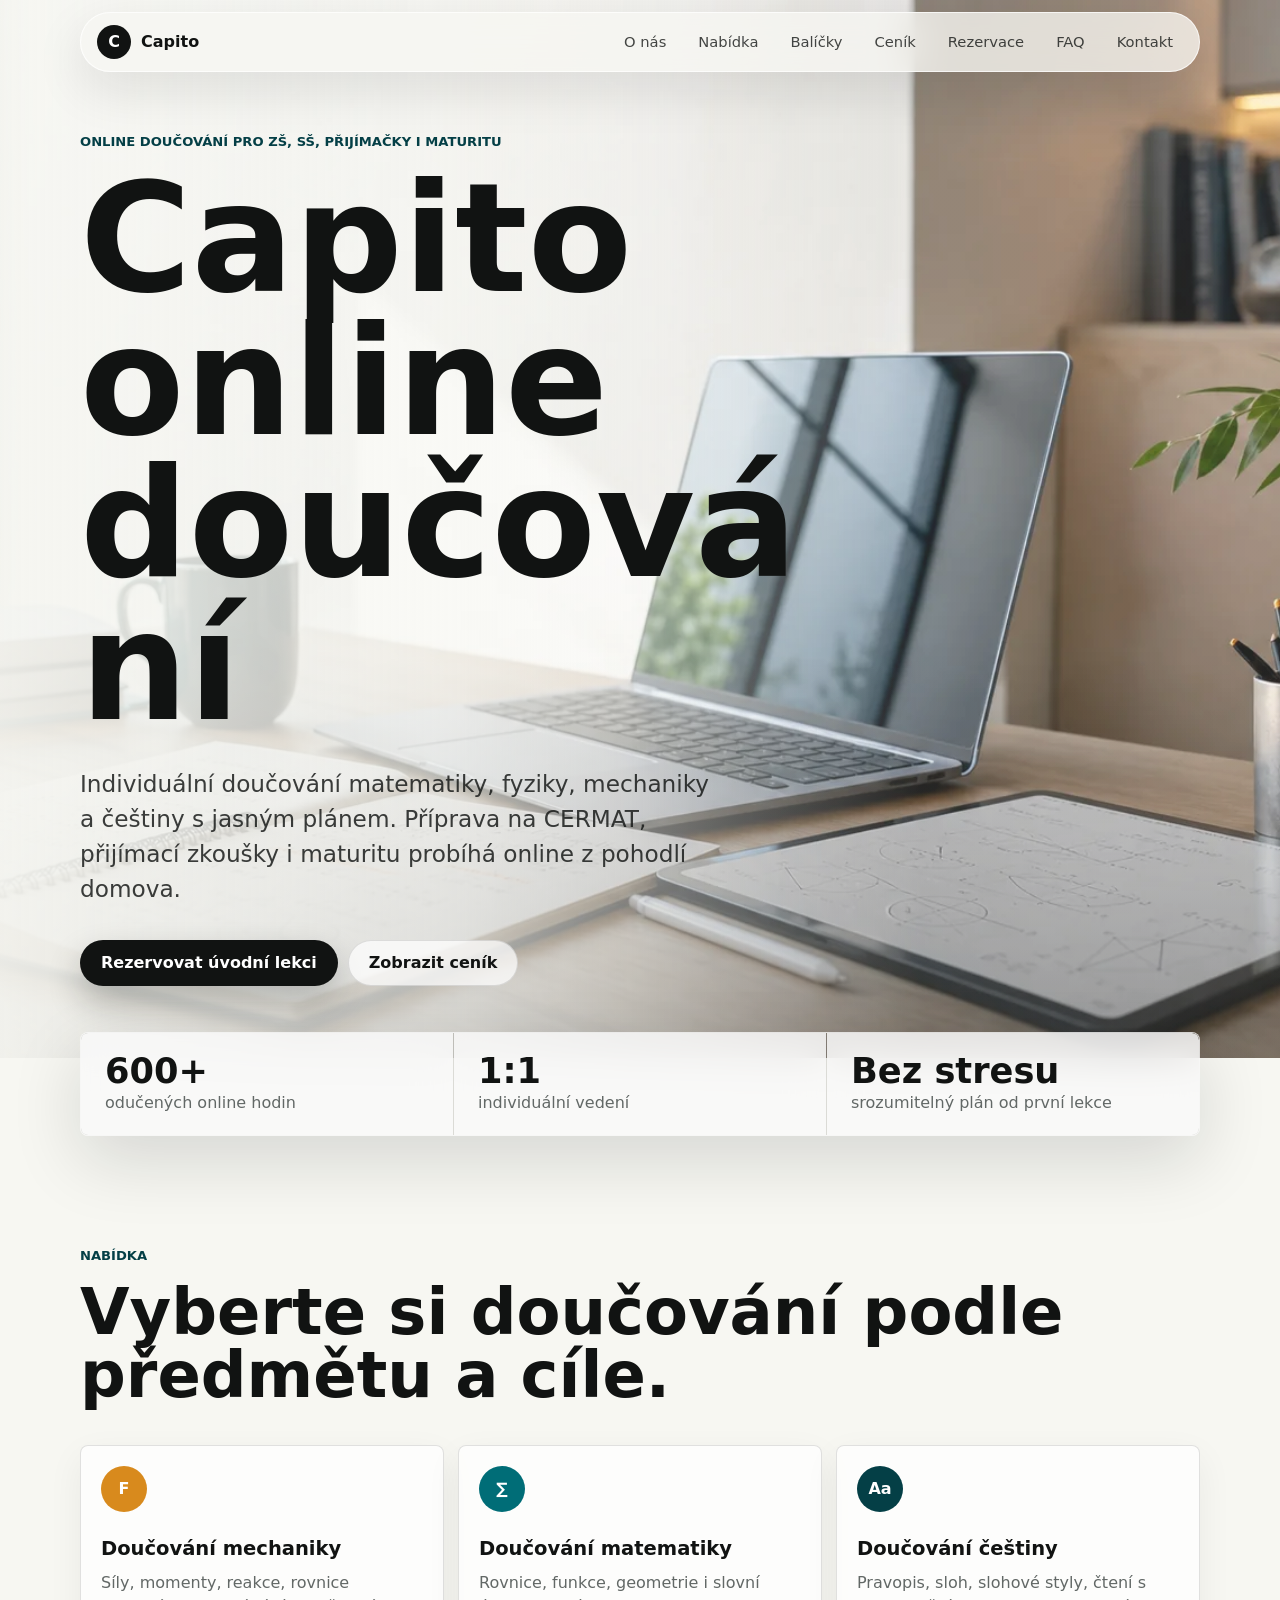
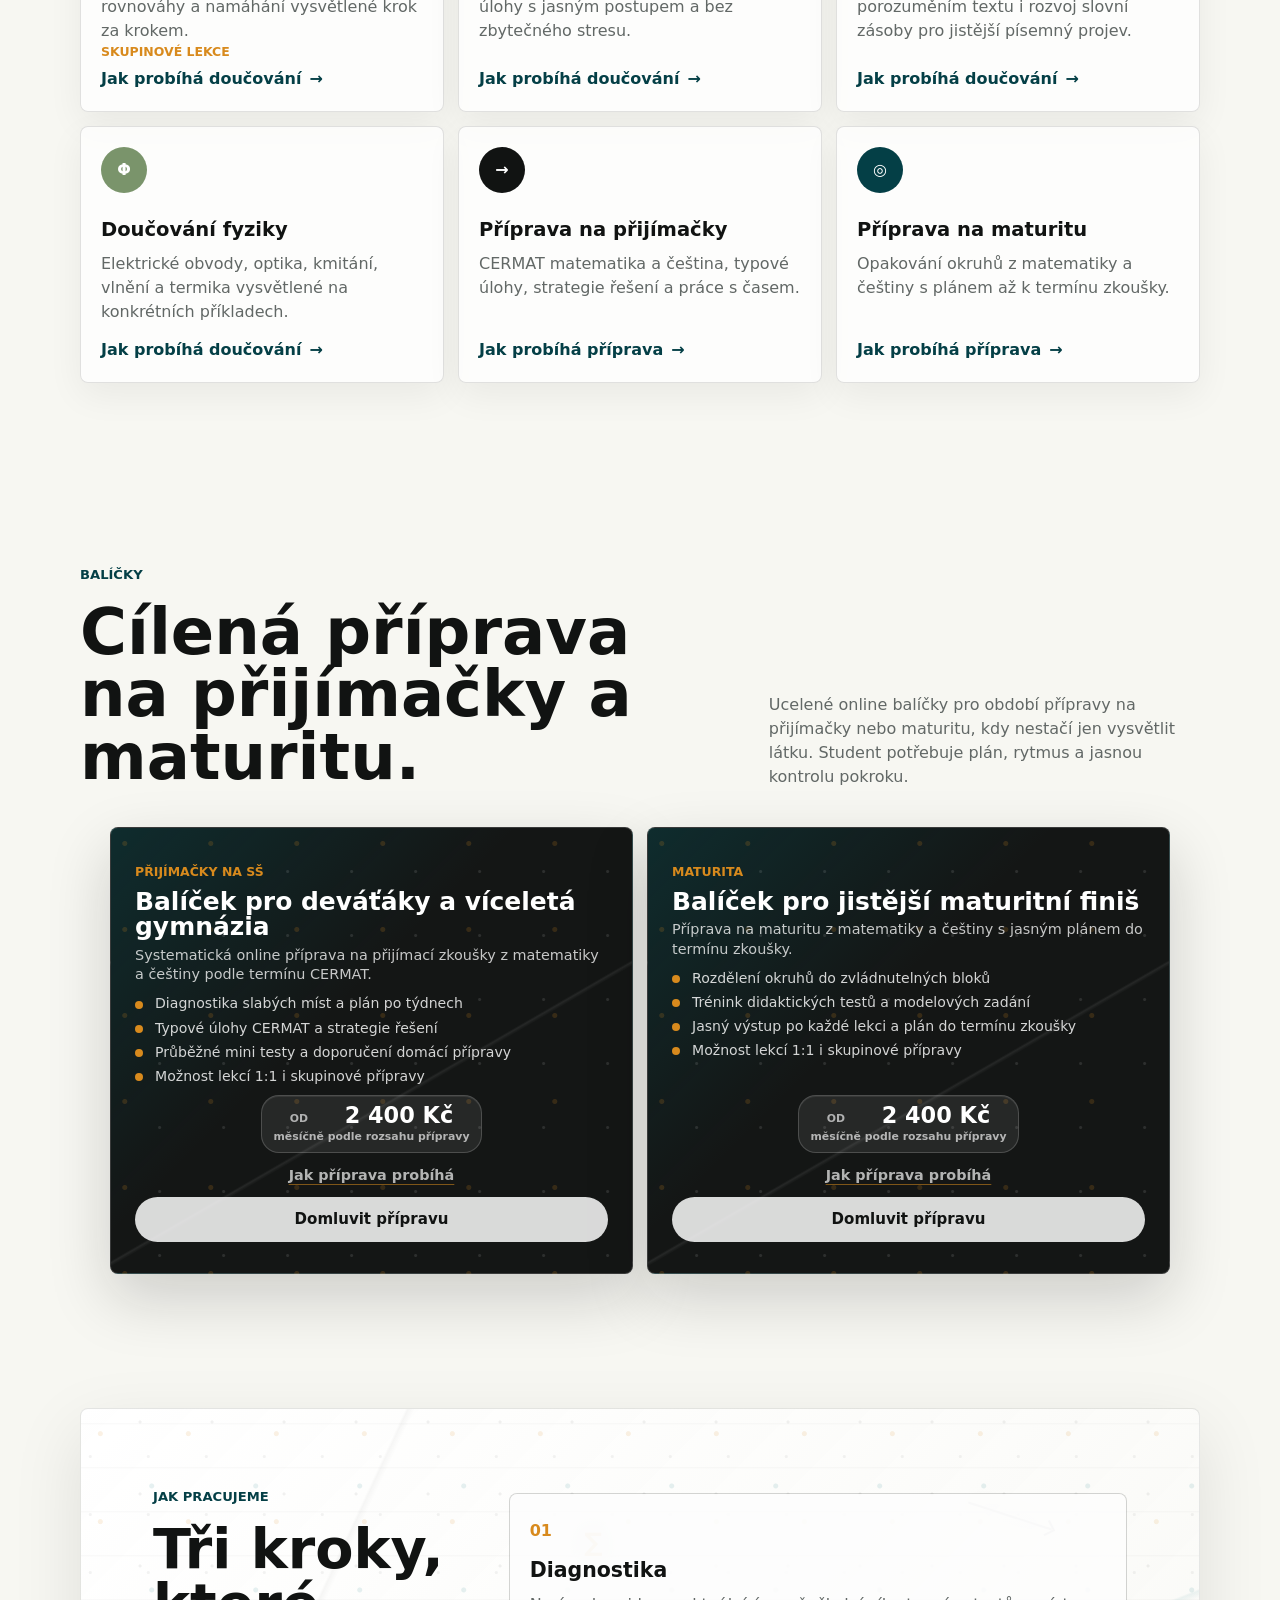
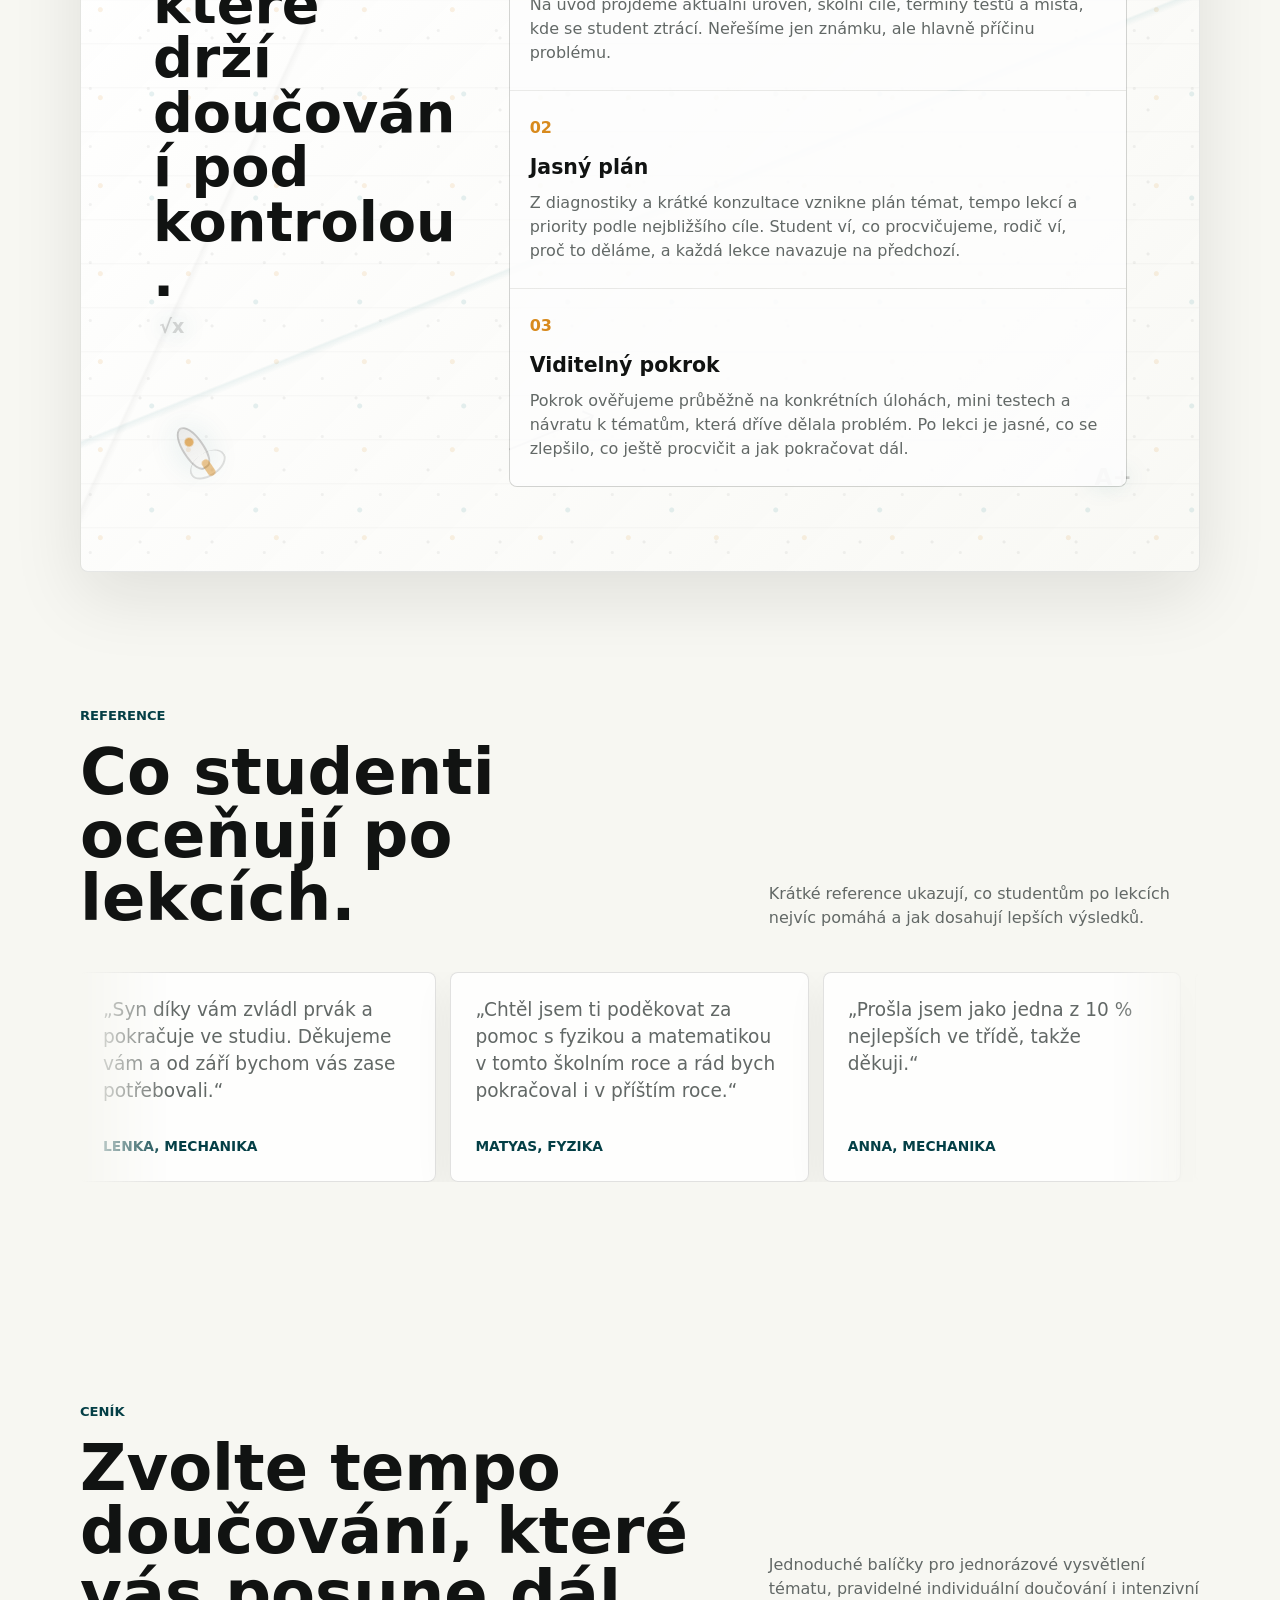
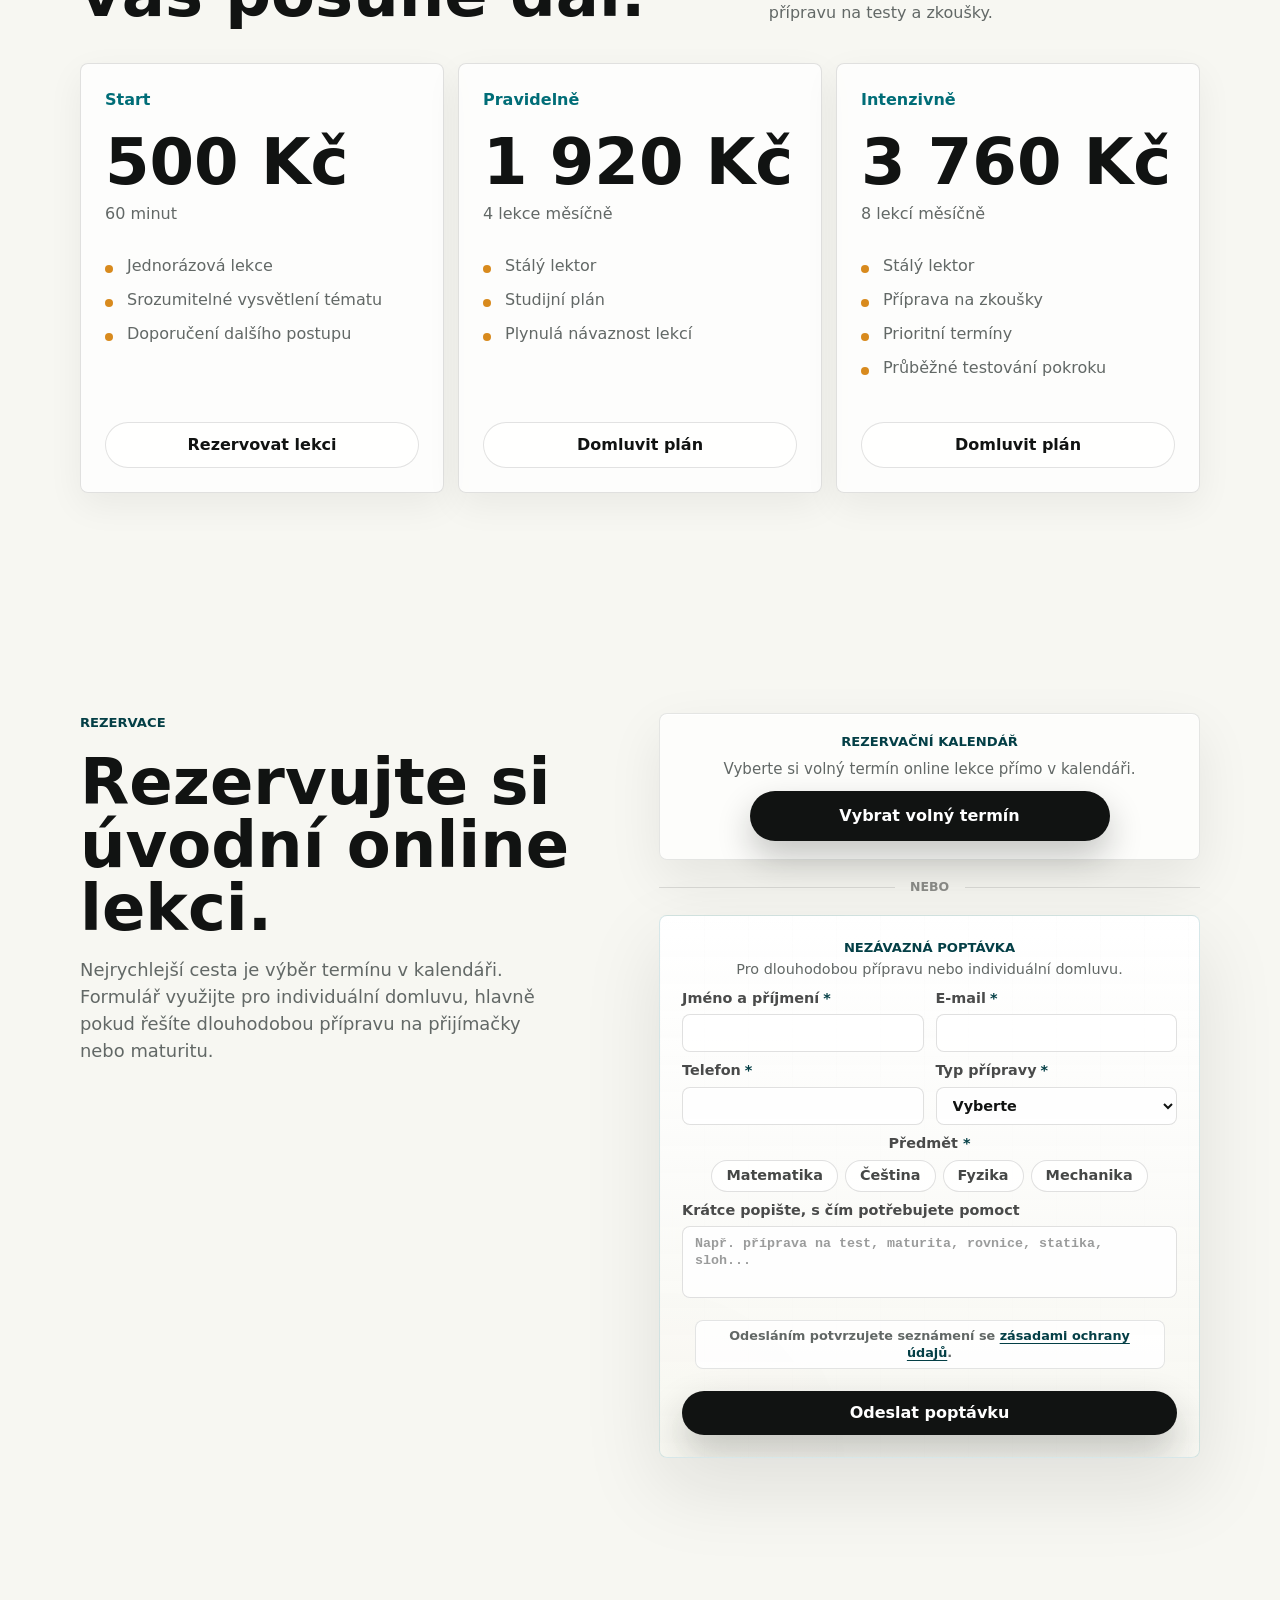
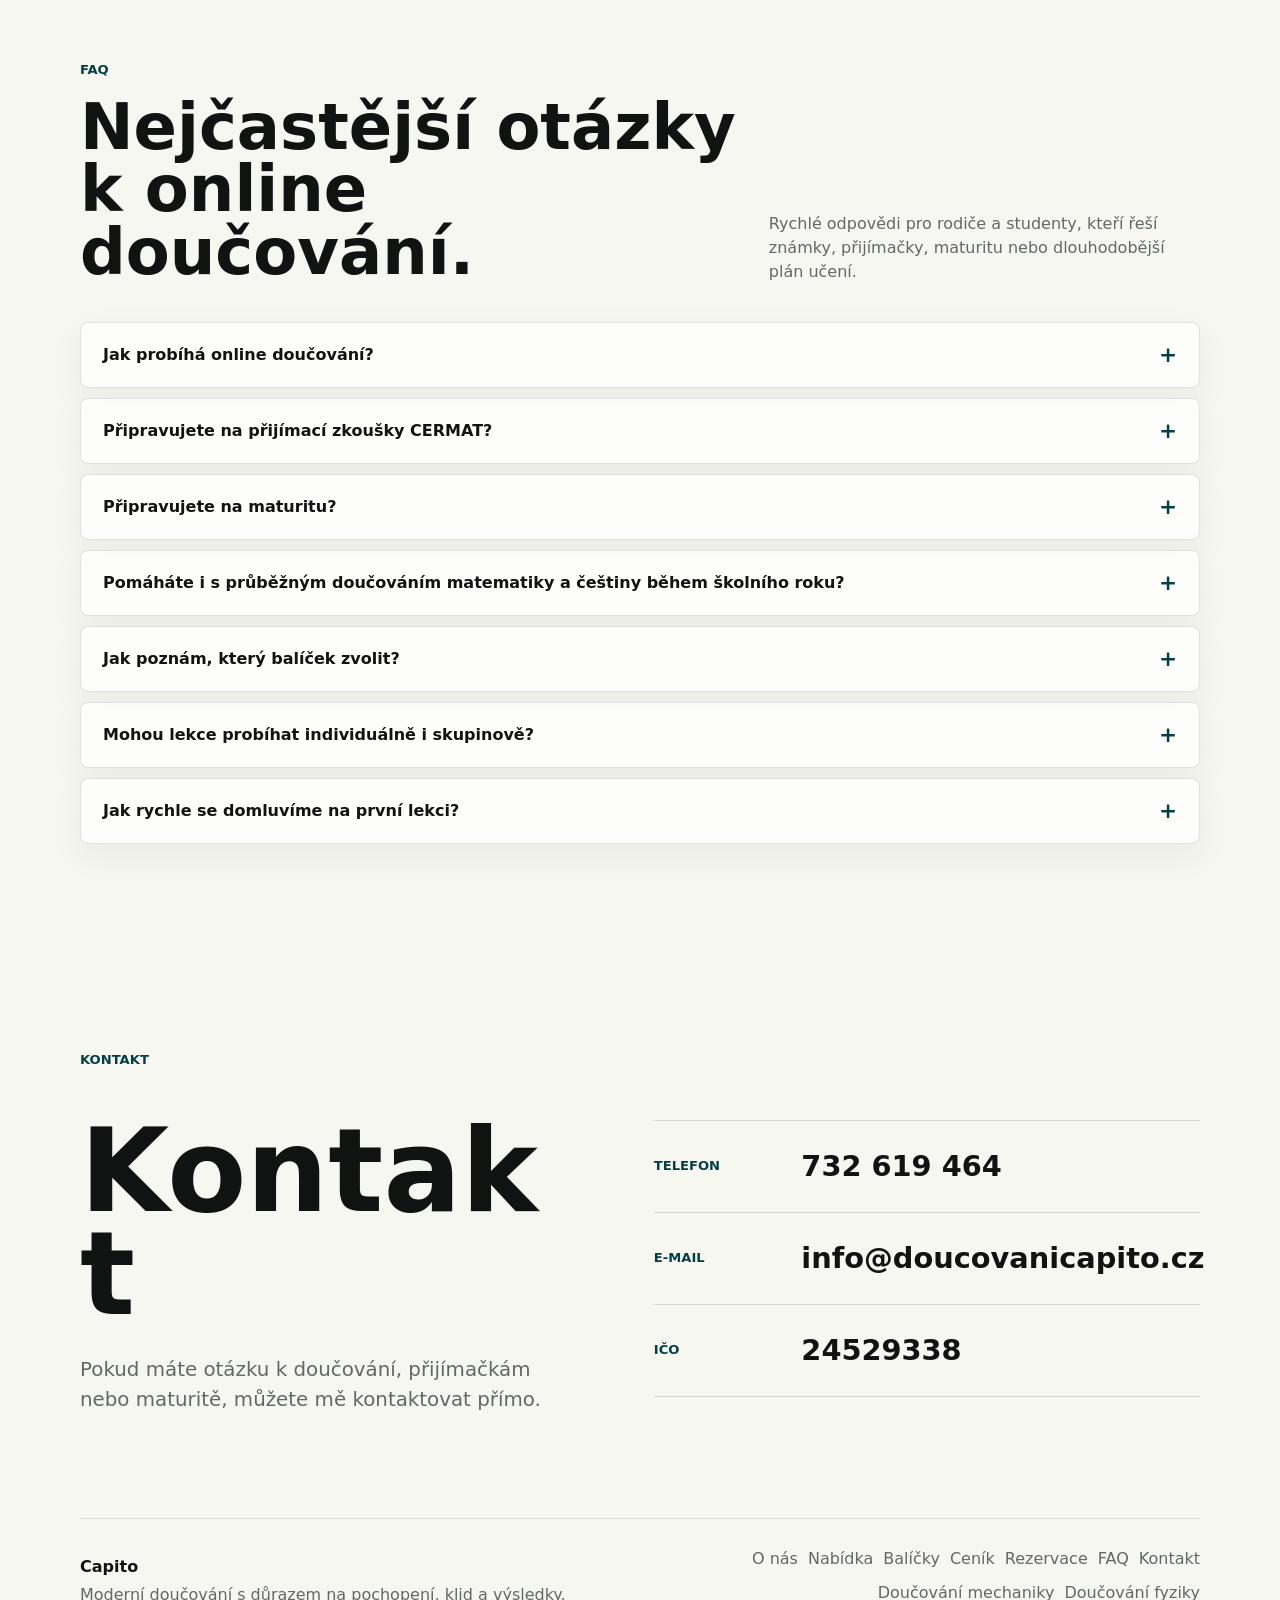
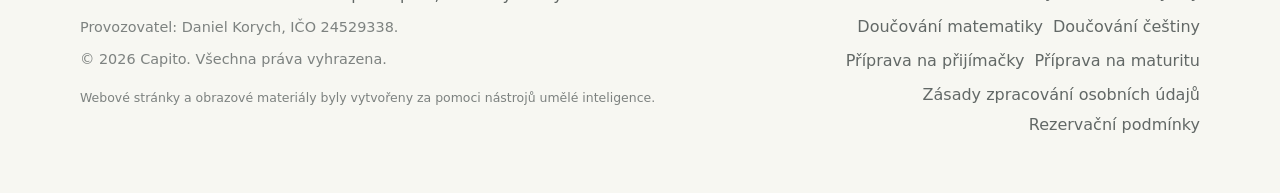
==== commit ab7e18ff: "Update Capito website files" ====
--- a/index.html
+++ b/index.html
@@ -91,6 +91,7 @@
             "@type": "Course",
             "@id": "https://www.doucovanicapito.cz/#prijimacky-cermat",
             "name": "Příprava na přijímací zkoušky CERMAT",
+            "url": "https://www.doucovanicapito.cz/priprava-na-prijimacky.html",
             "description": "Online příprava na přijímačky z matematiky a českého jazyka s plánem po týdnech, typovými úlohami a průběžnou kontrolou pokroku.",
             "provider": { "@id": "https://www.doucovanicapito.cz/#organization" },
             "educationalLevel": "ZŠ"
@@ -99,6 +100,7 @@
             "@type": "Course",
             "@id": "https://www.doucovanicapito.cz/#maturita",
             "name": "Online příprava na maturitu",
+            "url": "https://www.doucovanicapito.cz/priprava-na-maturitu.html",
             "description": "Individuální online příprava na maturitu z matematiky a českého jazyka s opakováním okruhů, typovými úlohami a jasným plánem.",
             "provider": { "@id": "https://www.doucovanicapito.cz/#organization" },
             "educationalLevel": "SŠ"
@@ -120,7 +122,7 @@
                 "name": "Připravujete na přijímací zkoušky CERMAT?",
                 "acceptedAnswer": {
                   "@type": "Answer",
-                  "text": "Ano. Příprava na přijímací zkoušky CERMAT se zaměřuje na matematiku, český jazyk, typové úlohy, práci s časem a postupné snižování chybovosti. Na začátku zjistíme, kde má student mezery, a podle termínu zkoušek nastavíme plán přípravy. V lekcích kombinujeme vysvětlení látky, nácvik testových strategií, práci se zadáními z minulých let a krátké kontroly pokroku."
+                  "text": "Ano. Příprava na přijímací zkoušky CERMAT se zaměřuje na matematiku, český jazyk, typové úlohy, práci s časem a postupné snižování chybovosti. Na začátku zjistíme, kde má student mezery, a podle termínu zkoušek nastavíme plán přípravy. V lekcích kombinujeme vysvětlení látky, nácvik testových strategií, práci se zadáními z minulých let a krátké kontroly pokroku. Podrobně jsme přípravu rozepsali na stránce Příprava na přijímačky."
                 }
               },
               {
@@ -128,7 +130,7 @@
                 "name": "Připravujete na maturitu?",
                 "acceptedAnswer": {
                   "@type": "Answer",
-                  "text": "Ano. Příprava na maturitu se nastavuje podle typu zkoušky, školy, aktuální úrovně studenta a termínu maturity. Nejdřív si rozdělíme maturitní okruhy na zvládnutelné části a určíme priority. V lekcích opakujeme teorii, řešíme typové příklady, trénujeme postup řešení a hlídáme, aby student věděl, co má procvičovat mezi lekcemi."
+                  "text": "Ano. Příprava na maturitu se nastavuje podle typu zkoušky, školy, aktuální úrovně studenta a termínu maturity. Nejdřív si rozdělíme maturitní okruhy na zvládnutelné části a určíme priority. V lekcích opakujeme teorii, řešíme typové příklady, trénujeme postup řešení a hlídáme, aby student věděl, co má procvičovat mezi lekcemi. Podrobně jsme přípravu rozepsali na stránce Příprava na maturitu."
                 }
               },
               {
@@ -136,7 +138,7 @@
                 "name": "Pomáháte i s průběžným doučováním matematiky a češtiny během školního roku?",
                 "acceptedAnswer": {
                   "@type": "Answer",
-                  "text": "Ano. Kromě přípravy na přijímačky a maturitu pomáháme i s pravidelným doučováním matematiky a češtiny během školního roku. Zaměřujeme se na mezery v učivu, přípravu na testy, domácí úkoly i postupné budování jistoty, aby student látce opravdu rozuměl a uměl ji použít samostatně."
+                  "text": "Ano. Kromě přípravy na přijímačky a maturitu pomáháme i s pravidelným doučováním matematiky a češtiny během školního roku. Zaměřujeme se na mezery v učivu, přípravu na testy, domácí úkoly i postupné budování jistoty, aby student látce opravdu rozuměl a uměl ji použít samostatně. Doučování matematiky a češtiny jsme podrobněji popsali na samostatných stránkách."
                 }
               },
               {
@@ -195,7 +197,7 @@
       </button>
 
       <nav class="site-nav" id="site-nav" data-nav>
-        <a href="#o-nas">O nás</a>
+        <a href="o-nas.html">O nás</a>
         <a href="#nabidka">Nabídka</a>
         <a href="#balicky">Balíčky</a>
         <a href="#cenik">Ceník</a>
@@ -254,77 +256,47 @@
         </div>
       </section>
 
-      <section class="section intro" id="o-nas" aria-labelledby="about-title">
-        <div class="section-kicker">O nás</div>
-        <div class="intro-grid">
-          <div>
-            <h2 id="about-title">Individuální doučování s klidem, strukturou a jasným výsledkem.</h2>
-          </div>
-          <div class="intro-copy">
-            <p>
-              Capito pomáhá žákům ZŠ, studentům SŠ i maturantům dohnat mezery, zlepšit známky
-              a hlavně pochopit látku tak, aby ji uměli použít samostatně. Všechny hodiny probíhají
-              online se zkušeným a certifikovaným lektorem.
-            </p>
-            <p>
-              V Capitu nám nejde jen o to odříkat látku a poslat studenta dál. Nejdřív hledáme,
-              kde opravdu ztrácí, proč učivo přestalo dávat smysl a co je potřeba vysvětlit jinak.
-              Teprve potom stavíme postup, kterému rozumí student i rodič.
-            </p>
-            <p>
-              Capito vzniklo z několikaleté zkušenosti s doučováním. Stále častěji vidíme, že žáci
-              a studenti nezaostávají proto, že by nebyli schopní, ale protože jim v učivu chybí
-              návaznost, tempo ve škole jim nevyhovuje nebo nemají prostor se v klidu zeptat.
-            </p>
-            <p>
-              Proto chceme vytvářet prostředí, kde se nikdo nemusí bát dělat chyby nebo říct, že něčemu
-              nerozumí. Každou lekci vedeme tak, aby měla jasný směr, navazovala na aktuální potřeby
-              studenta a pomohla mu znovu získat oporu v tom, co se učí.
-            </p>
-          </div>
-        </div>
-      </section>
-
       <section class="section offer" id="nabidka" aria-labelledby="offer-title">
         <div class="section-kicker">Nabídka</div>
         <h2 id="offer-title">Vyberte si doučování podle předmětu a cíle.</h2>
 
         <div class="offer-grid">
-          <a class="feature-card" href="#rezervace" data-subject="Mechanika" aria-label="Rezervovat doučování mechaniky">
+          <a class="feature-card" href="doucovani-mechaniky.html" aria-label="Zjistit, jak probíhá doučování mechaniky">
             <span class="icon" aria-hidden="true">F</span>
             <h3>Doučování mechaniky</h3>
             <p>Síly, momenty, reakce, rovnice rovnováhy a namáhání vysvětlené krok za krokem.</p>
-            <span class="feature-card-cta">Rezervovat</span>
+            <span class="feature-card-badge">Skupinové lekce</span>
+            <span class="feature-card-cta">Jak probíhá doučování</span>
           </a>
-          <a class="feature-card" href="#rezervace" data-subject="Fyzika" aria-label="Rezervovat doučování fyziky">
+          <a class="feature-card" href="doucovani-matematiky.html" aria-label="Zjistit, jak probíhá doučování matematiky">
+            <span class="icon" aria-hidden="true">∑</span>
+            <h3>Doučování matematiky</h3>
+            <p>Rovnice, funkce, geometrie i slovní úlohy s jasným postupem a bez zbytečného stresu.</p>
+            <span class="feature-card-cta">Jak probíhá doučování</span>
+          </a>
+          <a class="feature-card" href="doucovani-cestiny.html" aria-label="Zjistit, jak probíhá doučování češtiny">
+            <span class="icon" aria-hidden="true">Aa</span>
+            <h3>Doučování češtiny</h3>
+            <p>Pravopis, sloh, slohové styly, čtení s porozuměním textu i rozvoj slovní zásoby pro jistější písemný projev.</p>
+            <span class="feature-card-cta">Jak probíhá doučování</span>
+          </a>
+          <a class="feature-card" href="doucovani-fyziky.html" aria-label="Zjistit, jak probíhá doučování fyziky">
             <span class="icon" aria-hidden="true">Φ</span>
             <h3>Doučování fyziky</h3>
             <p>Elektrické obvody, optika, kmitání, vlnění a termika vysvětlené na konkrétních příkladech.</p>
-            <span class="feature-card-cta">Rezervovat</span>
+            <span class="feature-card-cta">Jak probíhá doučování</span>
           </a>
-          <a class="feature-card" href="#rezervace" data-subject="Matematika" aria-label="Rezervovat doučování matematiky">
-            <span class="icon" aria-hidden="true">∑</span>
-            <h3>Doučování matematiky</h3>
-            <p>Rovnice, funkce, geometrie i slovní úlohy s jasným postupem a bez zbytečného stresu.</p>
-            <span class="feature-card-cta">Rezervovat</span>
-          </a>
-          <a class="feature-card" href="#rezervace" data-subject="Čeština" aria-label="Rezervovat doučování češtiny">
-            <span class="icon" aria-hidden="true">Aa</span>
-            <h3>Doučování češtiny</h3>
-            <p>Pravopis, sloh, slohové styly, čtení s porozuměním textu i rozvoj slovní zásoby pro jistější písemný projev.</p>
-            <span class="feature-card-cta">Rezervovat</span>
-          </a>
-          <a class="feature-card" href="#balicky" aria-label="Zobrazit balíčky pro přípravu na přijímací zkoušky">
+          <a class="feature-card" href="priprava-na-prijimacky.html" aria-label="Zjistit, jak probíhá příprava na přijímací zkoušky">
             <span class="icon" aria-hidden="true">→</span>
             <h3>Příprava na přijímačky</h3>
-            <p>CERMAT matematika a čeština, typové úlohy, strategie řešení a práce s časem bez paniky.</p>
-            <span class="feature-card-cta">Zobrazit balíčky</span>
+            <p>CERMAT matematika a čeština, typové úlohy, strategie řešení a práce s časem.</p>
+            <span class="feature-card-cta">Jak probíhá příprava</span>
           </a>
-          <a class="feature-card" href="#balicky" aria-label="Zobrazit balíčky pro přípravu na maturitu">
+          <a class="feature-card" href="priprava-na-maturitu.html" aria-label="Zjistit, jak probíhá příprava na maturitu">
             <span class="icon" aria-hidden="true">◎</span>
             <h3>Příprava na maturitu</h3>
             <p>Opakování okruhů z matematiky a češtiny s plánem až k termínu zkoušky.</p>
-            <span class="feature-card-cta">Zobrazit balíčky</span>
+            <span class="feature-card-cta">Jak probíhá příprava</span>
           </a>
         </div>
       </section>
@@ -354,6 +326,7 @@
               <strong>2 400 Kč</strong>
               <small>měsíčně podle rozsahu přípravy</small>
             </div>
+            <a class="package-detail-link" href="priprava-na-prijimacky.html">Jak příprava probíhá</a>
             <a
               class="button secondary full"
               href="#rezervace"
@@ -380,6 +353,7 @@
               <strong>2 400 Kč</strong>
               <small>měsíčně podle rozsahu přípravy</small>
             </div>
+            <a class="package-detail-link" href="priprava-na-maturitu.html">Jak příprava probíhá</a>
             <a
               class="button secondary full"
               href="#rezervace"
@@ -594,35 +568,51 @@
               </label>
               <label>
                 <span class="field-label">Typ přípravy <span class="required-mark" aria-hidden="true">*</span><span class="sr-only">povinné pole</span></span>
-                <select name="subject" data-subject-select required>
+                <select name="lesson_type" data-subject-select required>
                   <option value="" selected disabled hidden>Vyberte</option>
+                  <option>Průběžné doučování</option>
                   <option>Příprava na přijímačky</option>
                   <option>Příprava na maturitu</option>
-                  <option>Jiné</option>
+                  <option>Skupinová lekce</option>
+                  <option>Nejsem si jistý/á</option>
                 </select>
               </label>
               <fieldset class="day-picker preparation-picker" data-preparation-picker>
-                <legend>Předmět přípravy</legend>
+                <legend>Předmět <span class="required-mark" aria-hidden="true">*</span><span class="sr-only">povinné pole</span></legend>
                 <div class="day-options">
                   <label>
-                    <input name="preparation_subjects" type="checkbox" value="Matematika" />
+                    <input name="subjects" type="checkbox" value="Matematika" />
                     <span>Matematika</span>
                   </label>
                   <label>
-                    <input name="preparation_subjects" type="checkbox" value="Čeština" />
+                    <input name="subjects" type="checkbox" value="Čeština" />
                     <span>Čeština</span>
+                  </label>
+                  <label>
+                    <input name="subjects" type="checkbox" value="Fyzika" />
+                    <span>Fyzika</span>
+                  </label>
+                  <label>
+                    <input name="subjects" type="checkbox" value="Mechanika" />
+                    <span>Mechanika</span>
                   </label>
                 </div>
               </fieldset>
-            </div>
-
-            <label class="consent">
-              <input name="privacy" type="checkbox" required />
-              <span>
-                Souhlasím se zpracováním údajů podle
-                <a href="zasady-zpracovani-osobnich-udaju.html">zásad ochrany údajů</a>.
-              </span>
-            </label>
+              <label class="form-wide">
+                <span class="field-label">Krátce popište, s čím potřebujete pomoct</span>
+                <textarea
+                  name="message"
+                  rows="3"
+                  maxlength="600"
+                  placeholder="Např. příprava na test, maturita, rovnice, statika, sloh..."
+                ></textarea>
+              </label>
+            </div>
+
+            <p class="consent privacy-notice">
+              Odesláním potvrzujete seznámení se
+              <a href="zasady-zpracovani-osobnich-udaju.html">zásadami ochrany údajů</a>.
+            </p>
 
             <label class="hp-field" aria-hidden="true">
               Web
@@ -661,6 +651,8 @@
               úlohy, práci s časem a postupné snižování chybovosti. Na začátku zjistíme, kde má student
               mezery, a podle termínu zkoušek nastavíme plán přípravy. V lekcích kombinujeme vysvětlení
               látky, nácvik testových strategií, práci se zadáními z minulých let a krátké kontroly pokroku.
+              Podrobně jsme přípravu rozepsali na stránce
+              <a href="priprava-na-prijimacky.html">Příprava na přijímačky</a>.
             </p>
           </details>
           <details>
@@ -669,7 +661,8 @@
               Ano. Příprava na maturitu se nastavuje podle typu zkoušky, školy, aktuální úrovně studenta
               a termínu maturity. Nejdřív si rozdělíme maturitní okruhy na zvládnutelné části a určíme
               priority. V lekcích opakujeme teorii, řešíme typové příklady, trénujeme postup řešení
-              a hlídáme, aby student věděl, co má procvičovat mezi lekcemi.
+              a hlídáme, aby student věděl, co má procvičovat mezi lekcemi. Podrobně jsme přípravu
+              rozepsali na stránce <a href="priprava-na-maturitu.html">Příprava na maturitu</a>.
             </p>
           </details>
           <details>
@@ -678,7 +671,9 @@
               Ano. Kromě přípravy na přijímačky a maturitu pomáháme i s pravidelným doučováním matematiky
               a češtiny během školního roku. Zaměřujeme se na mezery v učivu, přípravu na testy, domácí
               úkoly i postupné budování jistoty, aby student látce opravdu rozuměl a uměl ji použít
-              samostatně.
+              samostatně. Podrobněji jsme doučování matematiky popsali na stránce
+              <a href="doucovani-matematiky.html">Doučování matematiky</a> a češtinu na stránce
+              <a href="doucovani-cestiny.html">Doučování češtiny</a>.
             </p>
           </details>
           <details>
@@ -750,13 +745,21 @@
         <small class="footer-legal footer-ai">Webové stránky a obrazové materiály byly vytvořeny za pomoci nástrojů umělé inteligence.</small>
       </div>
       <nav aria-label="Patička">
-        <a href="#o-nas">O nás</a>
+        <a href="o-nas.html">O nás</a>
         <a href="#nabidka">Nabídka</a>
         <a href="#balicky">Balíčky</a>
         <a href="#cenik">Ceník</a>
         <a href="#rezervace">Rezervace</a>
         <a href="#faq">FAQ</a>
         <a href="#kontakt">Kontakt</a>
+        <span class="footer-service-links">
+          <a href="doucovani-mechaniky.html">Doučování mechaniky</a>
+          <a href="doucovani-fyziky.html">Doučování fyziky</a>
+          <a href="doucovani-matematiky.html">Doučování matematiky</a>
+          <a href="doucovani-cestiny.html">Doučování češtiny</a>
+          <a href="priprava-na-prijimacky.html">Příprava na přijímačky</a>
+          <a href="priprava-na-maturitu.html">Příprava na maturitu</a>
+        </span>
         <span class="footer-legal-links">
           <a href="zasady-zpracovani-osobnich-udaju.html">Zásady zpracování osobních údajů</a>
           <a href="rezervacni-a-storno-podminky.html">Rezervační podmínky</a>
--- a/styles.css
+++ b/styles.css
@@ -16,8 +16,8 @@
 
 @media (min-width: 900px) {
   .package-card {
-    min-height: clamp(420px, 36vw, 452px);
-    padding-block: clamp(30px, 2.7vw, 40px);
+    min-height: clamp(376px, 31vw, 402px);
+    padding-block: clamp(22px, 2.05vw, 30px);
   }
 }
 
@@ -346,6 +346,7 @@
   align-items: start;
 }
 
+.intro h1,
 .intro h2,
 .offer h2,
 .packages h2,
@@ -508,6 +509,21 @@
   font-weight: 800;
 }
 
+.feature-card-badge {
+  display: inline-flex;
+  width: fit-content;
+  margin-top: auto;
+  color: var(--amber);
+  font-size: 0.78rem;
+  font-weight: 850;
+  text-transform: uppercase;
+}
+
+.feature-card-badge + .feature-card-cta {
+  margin-top: 0;
+  padding-top: 5px;
+}
+
 .feature-card-cta::after {
   content: "→";
 }
@@ -518,9 +534,9 @@
 
 .package-grid {
   grid-template-columns: repeat(2, minmax(0, 1fr));
-  width: 100%;
-  max-width: none;
-  margin-inline: 0;
+  width: min(100%, 1060px);
+  max-width: 1060px;
+  margin-inline: auto;
 }
 
 .package-card {
@@ -528,7 +544,7 @@
   min-height: 350px;
   display: flex;
   flex-direction: column;
-  gap: 13px;
+  gap: 10px;
   padding: clamp(18px, 2.7vw, 24px);
   border: 1px solid rgba(255, 255, 255, 0.16);
   border-radius: var(--radius);
@@ -569,21 +585,21 @@
 .package-card h3 {
   max-width: 520px;
   margin: 0;
-  font-size: clamp(1.56rem, 2.18vw, 2.16rem);
+  font-size: clamp(1.45rem, 1.95vw, 1.95rem);
   line-height: 1.03;
 }
 
 .package-card p {
   max-width: 560px;
-  margin: 8px 0 0;
+  margin: 6px 0 0;
   color: rgba(255, 255, 255, 0.76);
-  font-size: 0.94rem;
-  line-height: 1.38;
+  font-size: 0.9rem;
+  line-height: 1.34;
 }
 
 .package-card ul {
   display: grid;
-  gap: 7px;
+  gap: 6px;
   margin: 0 0 auto;
   padding: 0;
   list-style: none;
@@ -596,8 +612,8 @@
   align-items: start;
   padding-left: 0;
   color: rgba(255, 255, 255, 0.82);
-  font-size: 0.92rem;
-  line-height: 1.3;
+  font-size: 0.88rem;
+  line-height: 1.28;
 }
 
 .package-card li::before {
@@ -617,10 +633,10 @@
   justify-items: center;
   gap: 3px 4px;
   width: fit-content;
-  min-width: 184px;
+  min-width: 168px;
   max-width: 100%;
   margin: 0 auto 2px;
-  padding: 10px 14px 11px;
+  padding: 8px 12px 9px;
   text-align: center;
   border: 1px solid rgba(255, 255, 255, 0.18);
   border-radius: 18px;
@@ -653,9 +669,9 @@
 
 .package-card .button {
   margin-top: 0;
-  min-height: 48px;
-  padding-block: 12px;
-  font-size: 0.98rem;
+  min-height: 44px;
+  padding-block: 10px;
+  font-size: 0.94rem;
   font-weight: 820;
 }
 
@@ -669,6 +685,25 @@
 .package-card .button.secondary:focus-visible {
   background: #fff;
   border-color: #fff;
+}
+
+.package-detail-link {
+  align-self: center;
+  width: fit-content;
+  color: rgba(255, 255, 255, 0.68);
+  font-size: 0.9rem;
+  font-weight: 760;
+  text-align: center;
+  text-decoration: underline;
+  text-decoration-color: rgba(216, 138, 29, 0.55);
+  text-underline-offset: 4px;
+  transition: color 160ms ease, text-decoration-color 160ms ease;
+}
+
+.package-detail-link:hover,
+.package-detail-link:focus-visible {
+  color: #fff;
+  text-decoration-color: var(--amber);
 }
 
 .method {
@@ -895,7 +930,7 @@
   display: flex;
   gap: 14px;
   width: max-content;
-  animation: reviews-slide 54s linear infinite;
+  animation: reviews-slide 62s linear infinite;
   will-change: transform;
 }
 
@@ -997,6 +1032,21 @@
   padding: 0 22px 22px;
 }
 
+.faq-list a {
+  color: var(--teal-dark);
+  font-weight: 850;
+  text-decoration: underline;
+  text-decoration-color: rgba(216, 138, 29, 0.58);
+  text-decoration-thickness: 2px;
+  text-underline-offset: 4px;
+}
+
+.faq-list a:hover,
+.faq-list a:focus-visible {
+  color: var(--ink);
+  text-decoration-color: var(--amber);
+}
+
 .section-heading {
   display: grid;
   grid-template-columns: minmax(0, 1.1fr) minmax(260px, 0.72fr);
@@ -1085,7 +1135,11 @@
   display: flex;
   flex-direction: column;
   justify-content: flex-start;
-  gap: 34px;
+  gap: 18px;
+}
+
+.reservation-copy .section-kicker {
+  margin-bottom: 0;
 }
 
 .reservation-copy > p {
@@ -1106,8 +1160,8 @@
   display: grid;
   width: 100%;
   justify-items: center;
-  gap: 11px;
-  padding: clamp(20px, 2.6vw, 26px);
+  gap: 7px;
+  padding: clamp(14px, 1.9vw, 18px);
   border: 1px solid rgba(17, 19, 18, 0.1);
   border-radius: var(--radius);
   background: rgba(255, 255, 255, 0.7);
@@ -1123,24 +1177,25 @@
 }
 
 .booking-service p {
-  max-width: 360px;
+  max-width: none;
   margin: 0;
   color: var(--muted);
-  font-size: 0.98rem;
-  line-height: 1.5;
+  font-size: 0.94rem;
+  line-height: 1.35;
+  white-space: nowrap;
 }
 
 .booking-service-button {
   justify-self: center;
   width: min(100%, 360px);
-  min-height: 64px;
-  margin-top: 8px;
+  min-height: 50px;
+  margin-top: 5px;
   padding-inline: 38px;
   border: 0;
   border-radius: 999px;
   background: var(--ink);
   color: #fff;
-  font-size: 1.05rem;
+  font-size: 1rem;
   box-shadow: 0 26px 62px rgba(17, 19, 18, 0.3), 0 0 0 1px rgba(255, 255, 255, 0.48) inset;
 }
 
@@ -1183,8 +1238,8 @@
   overflow: hidden;
   display: grid;
   width: 100%;
-  gap: 14px;
-  padding: clamp(20px, 2.8vw, 28px);
+  gap: 9px;
+  padding: clamp(16px, 2vw, 22px);
   border: 1px solid rgba(0, 109, 119, 0.16);
   border-radius: var(--radius);
   background:
@@ -1198,7 +1253,7 @@
 .form-heading {
   display: grid;
   justify-items: center;
-  gap: 3px;
+  gap: 2px;
   margin-bottom: 0;
   text-align: center;
 }
@@ -1214,7 +1269,7 @@
   margin: 0;
   color: var(--muted);
   font-size: 0.9rem;
-  line-height: 1.4;
+  line-height: 1.32;
 }
 
 .booking-form::before {
@@ -1238,12 +1293,12 @@
 .form-grid {
   display: grid;
   grid-template-columns: repeat(2, minmax(0, 1fr));
-  gap: 12px 14px;
+  gap: 8px 12px;
 }
 
 label {
   display: grid;
-  gap: 7px;
+  gap: 5px;
   color: rgba(17, 19, 18, 0.76);
   font-size: 0.9rem;
   font-weight: 780;
@@ -1262,7 +1317,8 @@
 }
 
 input,
-select {
+select,
+textarea {
   width: 100%;
   border: 1px solid rgba(17, 19, 18, 0.13);
   border-radius: var(--radius);
@@ -1275,30 +1331,46 @@
 
 input,
 select {
-  min-height: 46px;
-  padding: 0 13px;
-}
-
-input::placeholder {
+  min-height: 38px;
+  padding: 0 12px;
+}
+
+textarea {
+  height: 72px;
+  min-height: 72px;
+  resize: none;
+  padding: 8px 12px;
+  line-height: 1.28;
+}
+
+.form-wide {
+  grid-column: 1 / -1;
+}
+
+input::placeholder,
+textarea::placeholder {
   color: rgba(17, 19, 18, 0.42);
   font-weight: 650;
 }
 
 input:hover,
-select:hover {
+select:hover,
+textarea:hover {
   border-color: rgba(17, 19, 18, 0.24);
   background: rgba(255, 255, 255, 0.98);
 }
 
 input:focus,
-select:focus {
+select:focus,
+textarea:focus {
   border-color: rgba(0, 109, 119, 0.72);
   background: #fff;
   box-shadow: 0 0 0 4px rgba(0, 109, 119, 0.13), 0 12px 28px rgba(17, 19, 18, 0.08);
 }
 
 input[aria-invalid="true"],
-select[aria-invalid="true"] {
+select[aria-invalid="true"],
+textarea[aria-invalid="true"] {
   border-color: #b42318;
   box-shadow: 0 0 0 4px rgba(180, 35, 24, 0.1);
 }
@@ -1306,7 +1378,7 @@
 .day-picker {
   display: grid;
   grid-column: 1 / -1;
-  gap: 8px;
+  gap: 6px;
   min-width: 0;
   margin: 0;
   padding: 0;
@@ -1323,7 +1395,7 @@
 .day-options {
   display: flex;
   flex-wrap: wrap;
-  gap: 8px;
+  gap: 7px;
 }
 
 .preparation-picker {
@@ -1332,7 +1404,7 @@
 }
 
 .preparation-picker legend {
-  margin-bottom: 7px;
+  margin-bottom: 5px;
 }
 
 .preparation-picker .day-options {
@@ -1355,7 +1427,7 @@
 }
 
 .day-options span {
-  min-height: 38px;
+  min-height: 32px;
   display: inline-flex;
   align-items: center;
   justify-content: center;
@@ -1391,7 +1463,7 @@
   grid-template-columns: 18px 1fr;
   align-items: center;
   gap: 8px;
-  padding: 9px 12px;
+  padding: 7px 11px;
   border: 1px solid rgba(17, 19, 18, 0.11);
   border-radius: var(--radius);
   background: rgba(255, 255, 255, 0.82);
@@ -1430,8 +1502,13 @@
   color: var(--ink);
 }
 
+.privacy-notice {
+  display: block;
+  text-align: center;
+}
+
 .booking-form .button {
-  min-height: 52px;
+  min-height: 44px;
   margin-top: 0;
   box-shadow: 0 18px 38px rgba(17, 19, 18, 0.24);
 }
@@ -1447,10 +1524,15 @@
 }
 
 .form-status {
-  min-height: 24px;
+  display: none;
+  min-height: 0;
   margin: 0;
   color: var(--teal-dark);
   font-weight: 720;
+}
+
+.form-status:not(:empty) {
+  display: block;
 }
 
 .form-status.is-error {
@@ -1589,6 +1671,649 @@
 .legal-content a:hover,
 .legal-content a:focus-visible {
   color: var(--ink);
+}
+
+.landing-page {
+  padding-top: 72px;
+}
+
+.about-page .intro {
+  padding-top: 46px;
+}
+
+.landing-page #faq {
+  scroll-margin-top: 52px;
+}
+
+.landing-page #komu-pomahame {
+  scroll-margin-top: 110px;
+}
+
+.landing-page #skupinove-lekce {
+  scroll-margin-top: 220px;
+}
+
+.landing-page #cena {
+  scroll-margin-top: 200px;
+}
+
+.landing-page #co-resime {
+  scroll-margin-top: 50px;
+}
+
+.landing-page #jak-probiha-lekce {
+  scroll-margin-top: 140px;
+}
+
+.landing-page #rezervace {
+  scroll-margin-top: 130px;
+}
+
+.landing-hero {
+  padding-top: 56px;
+  padding-bottom: 64px;
+}
+
+.breadcrumb {
+  display: flex;
+  flex-wrap: wrap;
+  gap: 8px;
+  margin: 0 0 28px;
+  color: rgba(17, 19, 18, 0.58);
+  font-size: 0.9rem;
+  font-weight: 720;
+}
+
+.breadcrumb a,
+.landing-copy a,
+.related-links a {
+  color: var(--teal-dark);
+  font-weight: 800;
+}
+
+.breadcrumb a:hover,
+.breadcrumb a:focus-visible,
+.landing-copy a:hover,
+.landing-copy a:focus-visible,
+.related-links a:hover,
+.related-links a:focus-visible {
+  color: var(--ink);
+}
+
+.landing-hero-grid,
+.landing-split,
+.landing-cta {
+  display: grid;
+  grid-template-columns: minmax(0, 1.02fr) minmax(320px, 0.78fr);
+  gap: clamp(32px, 7vw, 84px);
+  align-items: start;
+}
+
+.landing-hero h1 {
+  max-width: 790px;
+  font-size: clamp(2.8rem, 5.6vw, 5.4rem);
+  line-height: 0.98;
+}
+
+.landing-lead {
+  max-width: 720px;
+  margin: 28px 0 0;
+  color: var(--muted);
+  font-size: clamp(1.08rem, 1.9vw, 1.3rem);
+}
+
+.landing-actions {
+  display: flex;
+  flex-wrap: wrap;
+  gap: 10px;
+  margin-top: 34px;
+}
+
+.landing-panel {
+  display: grid;
+  gap: 1px;
+  overflow: hidden;
+  border: 1px solid var(--line);
+  border-radius: var(--radius);
+  background: var(--line);
+  box-shadow: 0 20px 52px rgba(17, 19, 18, 0.09);
+}
+
+.hero-facts {
+  display: grid;
+  grid-auto-rows: 1fr;
+  align-self: start;
+  margin-top: 48px;
+  border-top: 1px solid rgba(17, 19, 18, 0.16);
+}
+
+.hero-facts div {
+  display: grid;
+  grid-template-columns: 34px minmax(0, 1fr);
+  gap: 18px;
+  align-items: center;
+  padding: 22px 0;
+  border-bottom: 1px solid rgba(17, 19, 18, 0.16);
+}
+
+.hero-facts span {
+  color: var(--amber);
+  font-size: 0.78rem;
+  font-weight: 850;
+  line-height: 1.35;
+}
+
+.hero-facts strong {
+  max-width: 440px;
+  font-size: clamp(1.02rem, 1.55vw, 1.24rem);
+  line-height: 1.25;
+}
+
+.current-topic {
+  padding-top: 0;
+  padding-bottom: 58px;
+}
+
+.current-topic-card + .current-topic-card {
+  margin-top: 6px;
+}
+
+.current-topic-card {
+  display: grid;
+  grid-template-columns: minmax(0, 1fr) minmax(260px, 0.38fr);
+  gap: clamp(14px, 2.1vw, 28px);
+  align-items: stretch;
+  overflow: hidden;
+  padding: clamp(14px, 1.7vw, 18px);
+  border: 1px solid rgba(0, 109, 119, 0.18);
+  border-radius: var(--radius);
+  background:
+    radial-gradient(circle at 14% 20%, rgba(216, 138, 29, 0.22) 0 2px, transparent 3px),
+    linear-gradient(135deg, rgba(0, 109, 119, 0.12), rgba(255, 255, 255, 0.9) 48%, rgba(247, 247, 242, 0.86)),
+    #fff;
+  box-shadow: 0 24px 70px rgba(17, 19, 18, 0.1);
+}
+
+.current-topic-main {
+  display: grid;
+  align-content: start;
+  gap: 7px;
+  max-width: 720px;
+}
+
+.current-topic-main .section-kicker {
+  margin-bottom: 0;
+  font-size: 0.75rem;
+}
+
+.current-topic h2 {
+  margin: 0;
+  font-size: clamp(1.42rem, 2.25vw, 2rem);
+  line-height: 1;
+}
+
+.current-topic p {
+  max-width: 680px;
+  margin: 0;
+  color: var(--muted);
+  font-size: clamp(0.88rem, 0.98vw, 0.92rem);
+  line-height: 1.3;
+}
+
+.current-topic-meta {
+  display: flex;
+  flex-wrap: wrap;
+  gap: 6px;
+  margin: 0;
+  padding: 0;
+  list-style: none;
+}
+
+.current-topic-meta li {
+  min-height: 26px;
+  display: inline-flex;
+  align-items: center;
+  padding: 0 8px;
+  border: 1px solid rgba(17, 19, 18, 0.12);
+  border-radius: 999px;
+  color: var(--teal-dark);
+  background: rgba(255, 255, 255, 0.72);
+  font-size: 0.76rem;
+  font-weight: 820;
+}
+
+.current-topic-side {
+  display: grid;
+  align-content: space-between;
+  gap: 10px;
+  padding-left: clamp(0px, 1.5vw, 18px);
+  border-left: 1px solid rgba(17, 19, 18, 0.12);
+}
+
+.current-topic-note {
+  display: grid;
+  gap: 4px;
+}
+
+.current-topic-note span {
+  color: var(--amber);
+  font-size: 0.75rem;
+  font-weight: 850;
+  line-height: 1.35;
+  text-transform: uppercase;
+}
+
+.current-topic-note strong {
+  font-size: clamp(0.96rem, 1.1vw, 1rem);
+  line-height: 1.14;
+}
+
+.current-topic-note small {
+  color: var(--muted);
+  font-size: 0.78rem;
+  line-height: 1.3;
+}
+
+.current-topic .button {
+  justify-self: center;
+  min-height: 34px;
+  padding-inline: 14px;
+  font-size: 0.82rem;
+}
+
+.subject-hero-grid {
+  display: grid;
+  grid-template-columns: minmax(0, 0.96fr) minmax(320px, 0.84fr);
+  gap: clamp(34px, 7vw, 88px);
+  align-items: center;
+}
+
+.subject-snapshot {
+  display: grid;
+  align-self: start;
+  margin-top: 34px;
+  border-top: 1px solid rgba(17, 19, 18, 0.16);
+  border-bottom: 1px solid rgba(17, 19, 18, 0.16);
+}
+
+.subject-snapshot-main {
+  display: grid;
+  gap: 10px;
+  padding: 28px 0 24px;
+  border-bottom: 1px solid rgba(17, 19, 18, 0.16);
+}
+
+.subject-snapshot-main span,
+.subject-snapshot dt,
+.subject-lanes span {
+  color: var(--amber);
+  font-size: 0.78rem;
+  font-weight: 850;
+  line-height: 1.35;
+  text-transform: uppercase;
+}
+
+.subject-snapshot-main strong {
+  max-width: 460px;
+  font-size: clamp(1.6rem, 3vw, 2.35rem);
+  line-height: 1.05;
+}
+
+.subject-snapshot-main small {
+  max-width: 430px;
+  color: var(--muted);
+  font-size: 1rem;
+  line-height: 1.5;
+}
+
+.subject-snapshot dl {
+  display: grid;
+  gap: 0;
+  margin: 0;
+}
+
+.subject-snapshot dl div {
+  display: grid;
+  grid-template-columns: 104px minmax(0, 1fr);
+  gap: 18px;
+  padding: 17px 0;
+  border-bottom: 1px solid rgba(17, 19, 18, 0.12);
+}
+
+.subject-snapshot dl div:last-child {
+  border-bottom: 0;
+}
+
+.subject-snapshot dd {
+  margin: 0;
+  color: var(--ink);
+  font-weight: 820;
+  line-height: 1.32;
+}
+
+.landing-panel div {
+  display: grid;
+  gap: 6px;
+  padding: 20px;
+  background: rgba(255, 255, 255, 0.78);
+}
+
+.landing-panel span,
+.landing-note span {
+  color: var(--teal-dark);
+  font-size: 0.78rem;
+  font-weight: 850;
+  text-transform: uppercase;
+}
+
+.landing-panel strong {
+  font-size: clamp(1.04rem, 1.65vw, 1.28rem);
+  line-height: 1.25;
+}
+
+.landing-panel small,
+.landing-copy,
+.landing-note p {
+  color: var(--muted);
+}
+
+.landing-section {
+  padding-block: 72px;
+}
+
+.landing-split > :nth-child(2),
+.landing-cta > :nth-child(2) {
+  margin-top: 36px;
+}
+
+.landing-section h2,
+.landing-cta h2 {
+  margin: 0;
+  font-size: clamp(2.1rem, 5vw, 4.2rem);
+  line-height: 1;
+}
+
+.landing-copy {
+  display: grid;
+  gap: 16px;
+  font-size: clamp(1rem, 1.55vw, 1.14rem);
+}
+
+.landing-copy p {
+  margin: 0;
+}
+
+.landing-list,
+.landing-steps,
+.related-links {
+  display: grid;
+  gap: 12px;
+  margin: 0;
+  padding: 0;
+  list-style: none;
+}
+
+.landing-list li {
+  position: relative;
+  padding-left: 28px;
+  color: var(--muted);
+  font-size: clamp(1rem, 1.5vw, 1.12rem);
+}
+
+.landing-list li::before {
+  content: "";
+  position: absolute;
+  top: 0.68em;
+  left: 0;
+  width: 9px;
+  height: 9px;
+  border-radius: 50%;
+  background: var(--amber);
+}
+
+.landing-cards {
+  display: grid;
+  grid-template-columns: repeat(3, minmax(0, 1fr));
+  gap: 14px;
+  margin-top: 36px;
+}
+
+.landing-card {
+  min-height: 260px;
+  display: grid;
+  align-content: start;
+  gap: 10px;
+  padding: 22px;
+  border: 1px solid var(--line);
+  border-radius: var(--radius);
+  background: rgba(255, 255, 255, 0.76);
+  box-shadow: 0 12px 36px rgba(17, 19, 18, 0.05);
+}
+
+.landing-card h3 {
+  margin: 0;
+  font-size: 1.2rem;
+  line-height: 1.2;
+}
+
+.landing-card p {
+  margin: 0;
+  color: var(--muted);
+}
+
+.subject-lanes {
+  display: grid;
+  margin-top: 38px;
+  border-top: 1px solid rgba(17, 19, 18, 0.14);
+}
+
+.subject-lanes article {
+  display: grid;
+  grid-template-columns: minmax(130px, 0.28fr) minmax(0, 1fr);
+  gap: clamp(20px, 4vw, 54px);
+  padding: 26px 0;
+  border-bottom: 1px solid rgba(17, 19, 18, 0.14);
+}
+
+.subject-lanes h3 {
+  margin: 0;
+  font-size: clamp(1.24rem, 2vw, 1.7rem);
+  line-height: 1.16;
+}
+
+.subject-lanes p {
+  max-width: 780px;
+  margin: 8px 0 0;
+  color: var(--muted);
+}
+
+.landing-steps {
+  counter-reset: landing-step;
+}
+
+.landing-steps li {
+  counter-increment: landing-step;
+  display: grid;
+  grid-template-columns: 38px minmax(0, 1fr);
+  gap: 14px;
+  color: var(--muted);
+}
+
+.landing-steps li::before {
+  content: counter(landing-step, decimal-leading-zero);
+  width: 38px;
+  height: 38px;
+  display: grid;
+  place-items: center;
+  border-radius: 50%;
+  color: #fff;
+  background: var(--teal-dark);
+  font-size: 0.78rem;
+  font-weight: 850;
+}
+
+.landing-note {
+  display: grid;
+  gap: 10px;
+  padding: clamp(22px, 3.2vw, 30px);
+  border: 1px solid rgba(0, 109, 119, 0.16);
+  border-radius: var(--radius);
+  background:
+    linear-gradient(135deg, rgba(255, 255, 255, 0.9), rgba(247, 247, 242, 0.8)),
+    #fff;
+  box-shadow: 0 18px 50px rgba(17, 19, 18, 0.08);
+}
+
+.landing-note h3 {
+  margin: 0;
+  font-size: clamp(1.35rem, 2.4vw, 2rem);
+  line-height: 1.1;
+}
+
+.landing-process-feature {
+  position: relative;
+  isolation: isolate;
+  margin-block: 72px;
+  padding: 72px clamp(28px, 5vw, 54px);
+  border: 1px solid rgba(17, 19, 18, 0.1);
+  border-radius: var(--radius);
+  background:
+    linear-gradient(135deg, rgba(255, 255, 255, 0.9), rgba(247, 247, 242, 0.74)),
+    radial-gradient(circle at 95% 12%, rgba(0, 109, 119, 0.12), transparent 36%),
+    #fff;
+  box-shadow: 0 24px 70px rgba(17, 19, 18, 0.1);
+}
+
+.landing-process-feature .landing-steps {
+  gap: 16px;
+}
+
+.landing-process-feature .landing-steps li {
+  min-height: 58px;
+  align-items: center;
+  padding: 12px 0;
+  border-bottom: 1px solid rgba(17, 19, 18, 0.1);
+}
+
+.landing-process-feature .landing-steps li:last-child {
+  border-bottom: 0;
+}
+
+.landing-note p {
+  margin: 0;
+}
+
+.landing-cta {
+  width: min(1120px, calc(100% - 32px));
+  margin: 72px auto;
+  padding: 72px clamp(28px, 5vw, 54px);
+  border: 1px solid rgba(255, 255, 255, 0.16);
+  border-radius: var(--radius);
+  color: #fff;
+  background:
+    radial-gradient(circle at 16% 18%, rgba(216, 138, 29, 0.18) 0 2px, transparent 3px),
+    linear-gradient(135deg, rgba(0, 109, 119, 0.28), transparent 44%),
+    #0b0d0c;
+  box-shadow: 0 24px 62px rgba(17, 19, 18, 0.18);
+}
+
+.landing-cta p {
+  margin: 18px 0 0;
+  color: rgba(255, 255, 255, 0.74);
+  font-size: clamp(1rem, 1.55vw, 1.14rem);
+}
+
+.landing-cta .section-kicker {
+  color: rgba(255, 255, 255, 0.48);
+}
+
+.landing-cta .landing-panel {
+  align-self: start;
+  border-color: rgba(255, 255, 255, 0.16);
+  background: rgba(255, 255, 255, 0.14);
+}
+
+.landing-cta .landing-panel div {
+  background: rgba(255, 255, 255, 0.08);
+}
+
+.landing-cta .landing-panel span,
+.landing-cta .landing-panel small {
+  color: rgba(255, 255, 255, 0.66);
+}
+
+.landing-cta .landing-panel strong {
+  color: #fff;
+}
+
+.cta-choice {
+  display: grid;
+  align-self: start;
+  color: #fff;
+  border-top: 1px solid rgba(255, 255, 255, 0.2);
+}
+
+.cta-choice-copy {
+  display: grid;
+  gap: 8px;
+  padding: 0 0 22px;
+  border-bottom: 1px solid rgba(255, 255, 255, 0.2);
+}
+
+.cta-choice span {
+  color: rgba(255, 255, 255, 0.5);
+  font-size: 0.78rem;
+  font-weight: 850;
+  text-transform: uppercase;
+}
+
+.cta-choice strong {
+  font-size: clamp(1.8rem, 4vw, 3rem);
+  line-height: 1;
+}
+
+.cta-choice small {
+  max-width: 440px;
+  color: rgba(255, 255, 255, 0.68);
+  font-size: 1rem;
+  line-height: 1.5;
+}
+
+.cta-choice-link {
+  min-height: 68px;
+  display: flex;
+  align-items: center;
+  justify-content: space-between;
+  gap: 18px;
+  padding: 18px 0;
+  border-bottom: 1px solid rgba(255, 255, 255, 0.2);
+  color: #fff;
+  font-size: clamp(1.1rem, 2vw, 1.35rem);
+  font-weight: 850;
+}
+
+.cta-choice-link::after {
+  content: "→";
+  flex: 0 0 auto;
+  color: var(--amber);
+}
+
+.cta-choice-link:hover,
+.cta-choice-link:focus-visible {
+  color: rgba(255, 255, 255, 0.72);
+}
+
+.related-links a {
+  display: flex;
+  justify-content: space-between;
+  gap: 18px;
+  padding: 16px 0;
+  border-bottom: 1px solid var(--line);
+}
+
+.related-links a::after {
+  content: "→";
+  flex: 0 0 auto;
 }
 
 .site-footer {
@@ -1613,6 +2338,10 @@
   font-size: 0.9rem;
 }
 
+.site-footer div .footer-legal:first-of-type {
+  white-space: nowrap;
+}
+
 .footer-ai {
   max-width: none;
   margin-top: 15px;
@@ -1629,8 +2358,20 @@
   text-align: right;
 }
 
+.footer-service-links,
 .footer-legal-links {
   flex-basis: 100%;
+}
+
+.footer-service-links {
+  display: flex;
+  flex-wrap: wrap;
+  gap: 10px;
+  justify-content: flex-end;
+  margin-top: 2px;
+}
+
+.footer-legal-links {
   display: grid;
   gap: 6px;
   justify-items: end;
@@ -1661,8 +2402,14 @@
     top: 8px;
   }
 
+  .brand {
+    min-height: 44px;
+  }
+
   .menu-toggle {
     display: grid;
+    width: 44px;
+    height: 44px;
   }
 
   .site-nav {
@@ -1677,20 +2424,27 @@
     border-radius: var(--radius);
     background: rgba(255, 255, 255, 0.94);
     box-shadow: var(--shadow);
+    max-height: calc(100svh - 84px);
+    overflow-y: auto;
+    overscroll-behavior: contain;
     opacity: 0;
     pointer-events: none;
     transform: translateY(-8px);
-    transition: opacity 160ms ease, transform 160ms ease;
+    visibility: hidden;
+    -webkit-overflow-scrolling: touch;
+    transition: opacity 160ms ease, transform 160ms ease, visibility 0s linear 160ms;
   }
 
   .site-nav.is-open {
     opacity: 1;
     pointer-events: auto;
     transform: translateY(0);
+    visibility: visible;
+    transition: opacity 160ms ease, transform 160ms ease;
   }
 
   .site-nav a {
-    min-height: 48px;
+    min-height: 44px;
     justify-content: center;
   }
 
@@ -1722,12 +2476,25 @@
   .section-heading,
   .contact-layout,
   .package-grid,
-  .reservation {
+  .reservation,
+  .landing-hero-grid,
+  .subject-hero-grid,
+  .current-topic-card,
+  .landing-split,
+  .landing-cta {
     grid-template-columns: 1fr;
   }
 
+  .current-topic-side {
+    padding-top: 12px;
+    padding-left: 0;
+    border-top: 1px solid rgba(17, 19, 18, 0.12);
+    border-left: 0;
+  }
+
   .offer-grid,
-  .pricing-grid {
+  .pricing-grid,
+  .landing-cards {
     grid-template-columns: repeat(2, minmax(0, 1fr));
   }
 
@@ -1750,11 +2517,17 @@
     text-align: left;
   }
 
+  .footer-service-links,
   .footer-legal-links {
     justify-items: start;
+    justify-content: flex-start;
   }
 
   .footer-ai {
+    white-space: normal;
+  }
+
+  .site-footer div .footer-legal:first-of-type {
     white-space: normal;
   }
 
@@ -1766,7 +2539,8 @@
   .offer-grid,
   .pricing-grid,
   .package-grid,
-  .form-grid {
+  .form-grid,
+  .landing-cards {
     grid-template-columns: 1fr;
   }
 
@@ -1844,6 +2618,49 @@
     padding: 30px 20px;
   }
 
+  .landing-page {
+    padding-top: 72px;
+  }
+
+  .landing-hero {
+    padding-top: 48px;
+  }
+
+  .current-topic {
+    padding-bottom: 46px;
+  }
+
+  .current-topic-card {
+    padding: 14px;
+  }
+
+  .landing-section {
+    padding-block: 58px;
+  }
+
+  .landing-process-feature {
+    margin-block: 58px;
+    padding: 58px 20px;
+  }
+
+  .landing-cta {
+    margin-block: 58px;
+    padding-block: 58px;
+  }
+
+  .landing-split > :nth-child(2),
+  .landing-cta > :nth-child(2),
+  .hero-facts,
+  .subject-snapshot {
+    margin-top: 0;
+  }
+
+  .subject-lanes article,
+  .subject-snapshot dl div {
+    grid-template-columns: 1fr;
+    gap: 8px;
+  }
+
   .contact-item {
     grid-template-columns: 1fr;
     gap: 8px;
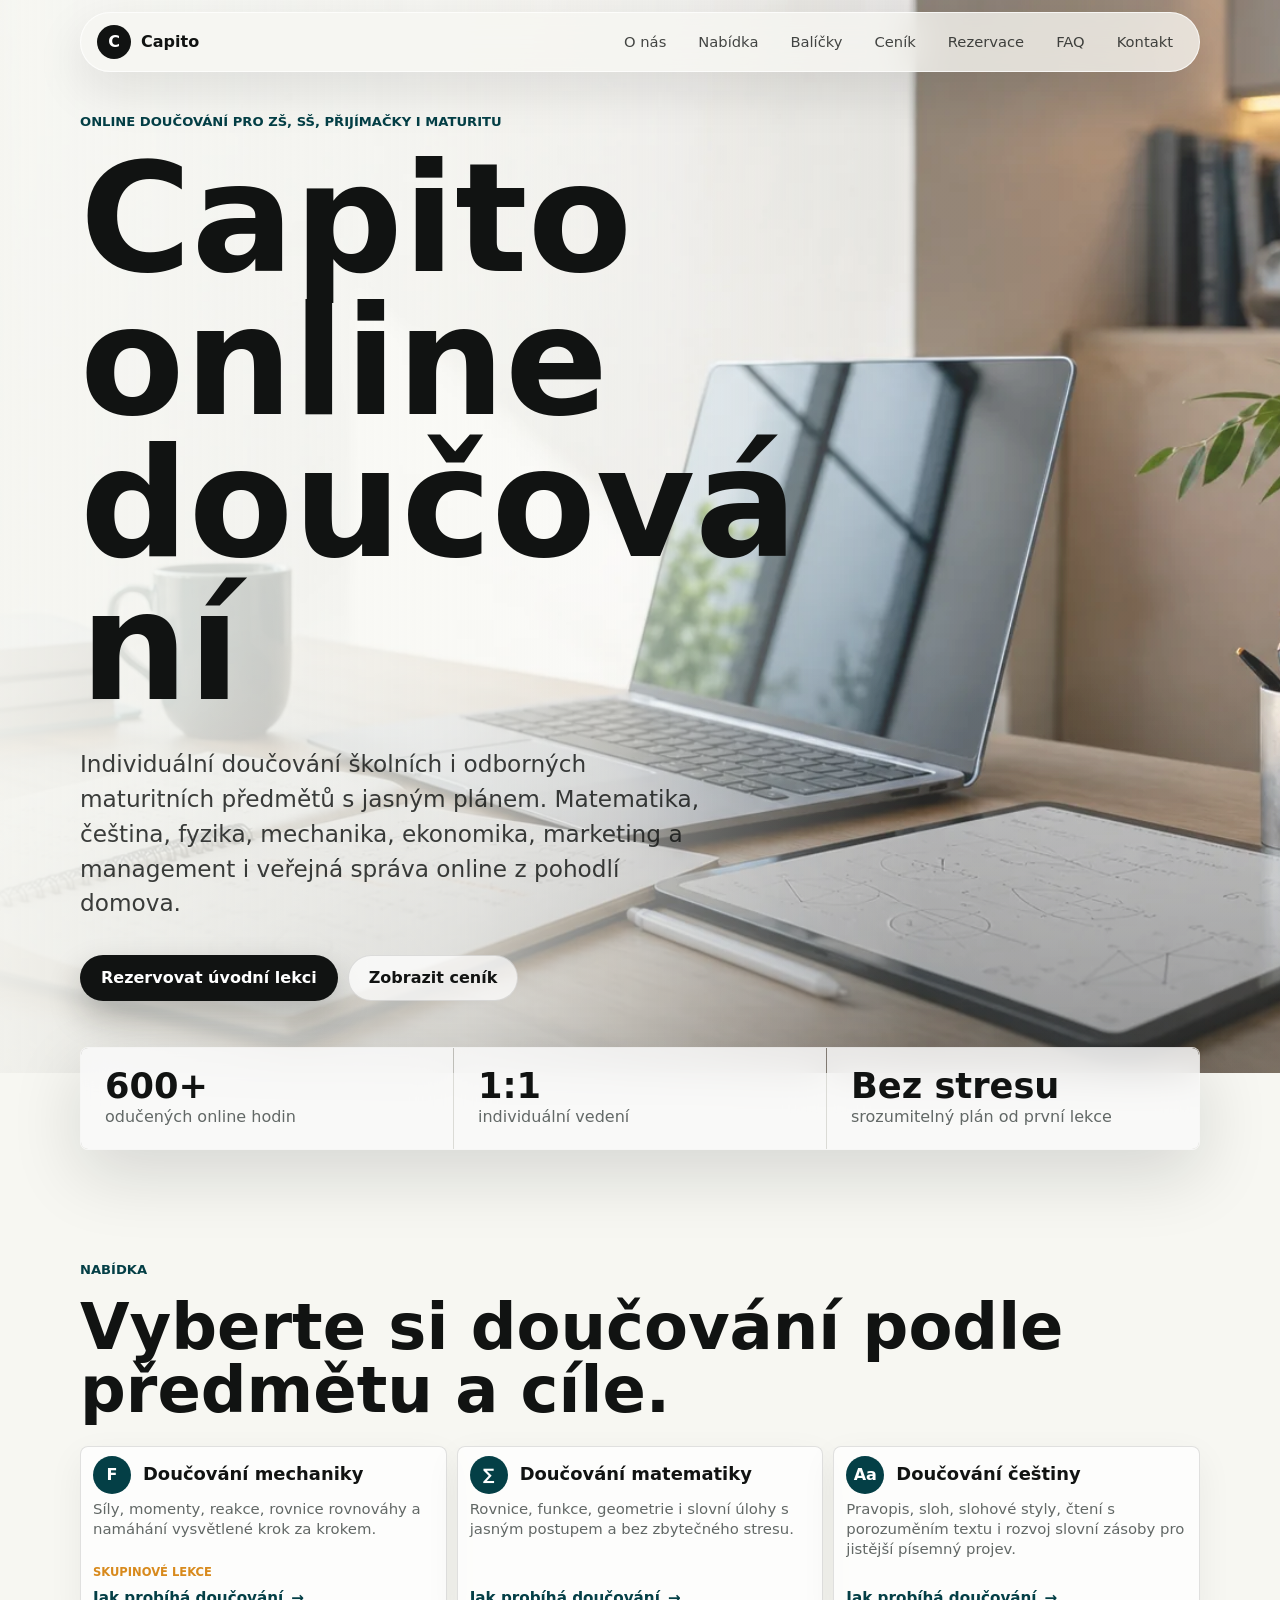
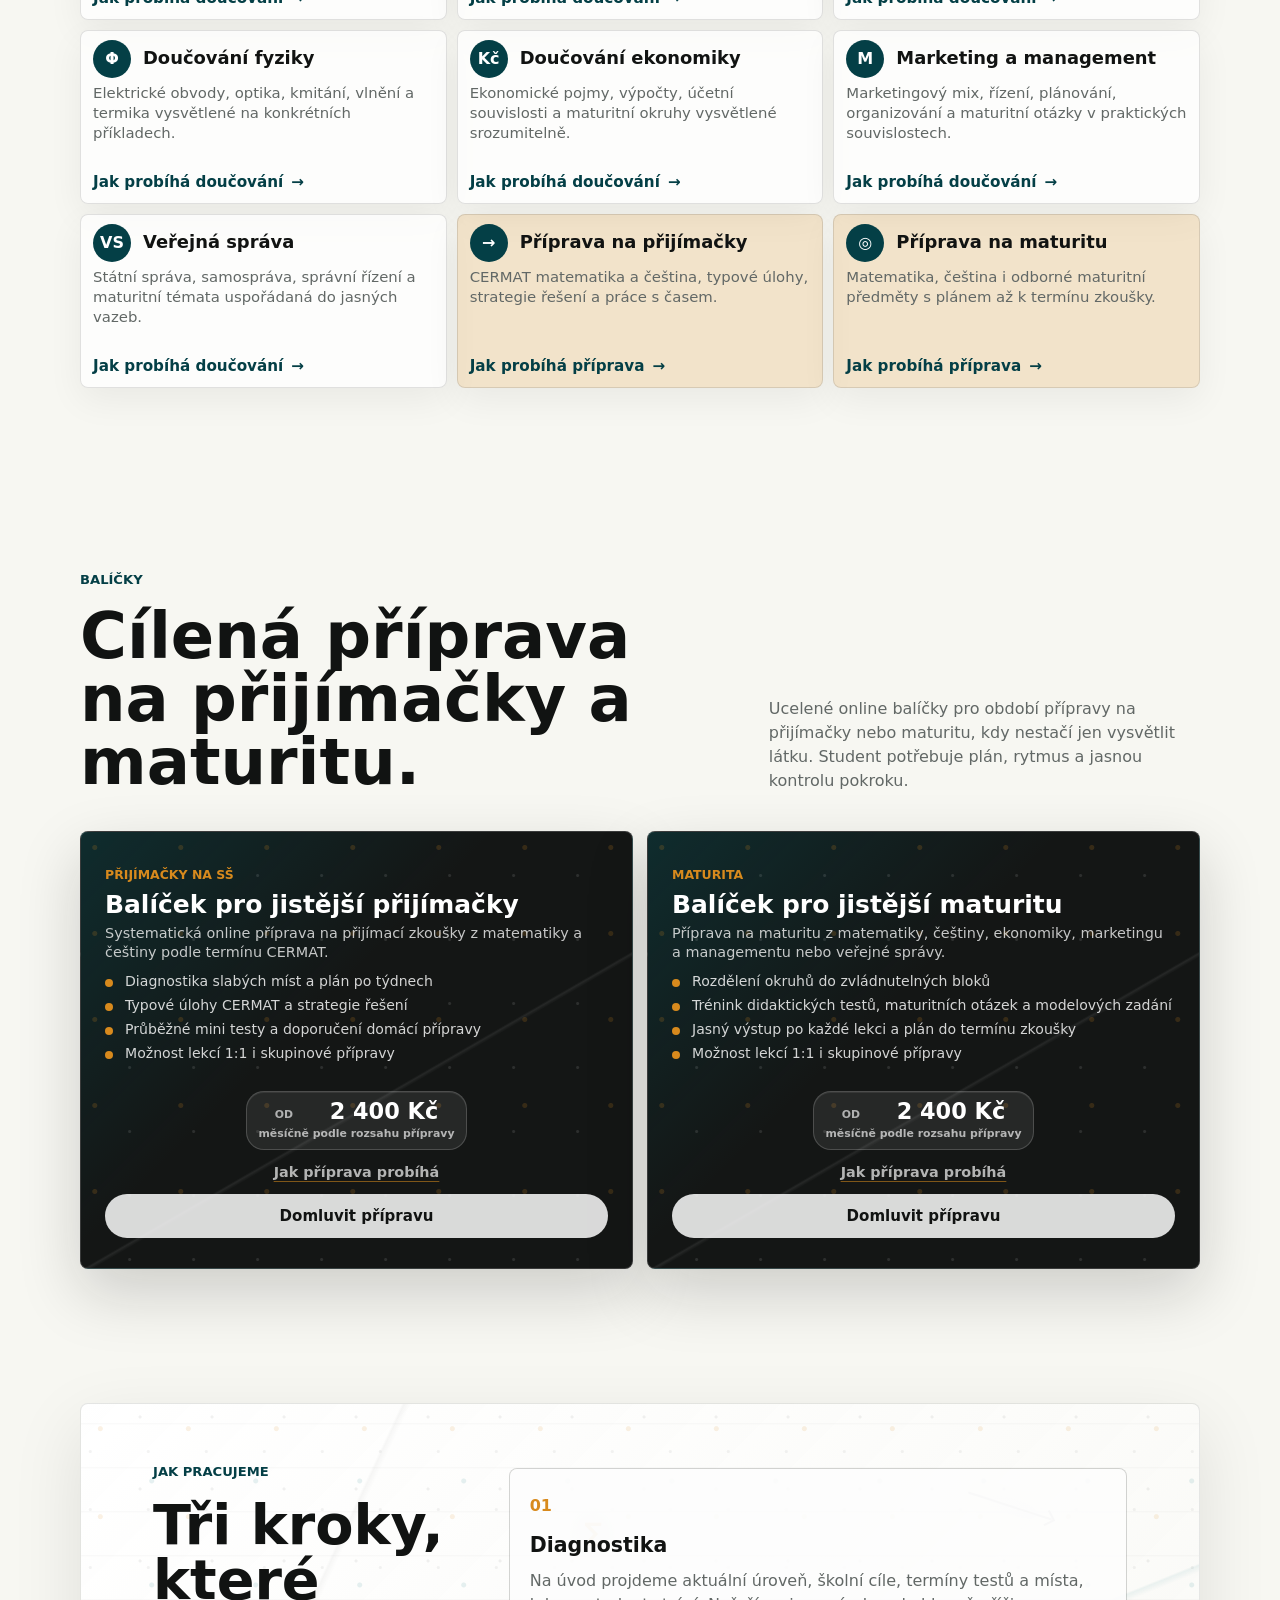
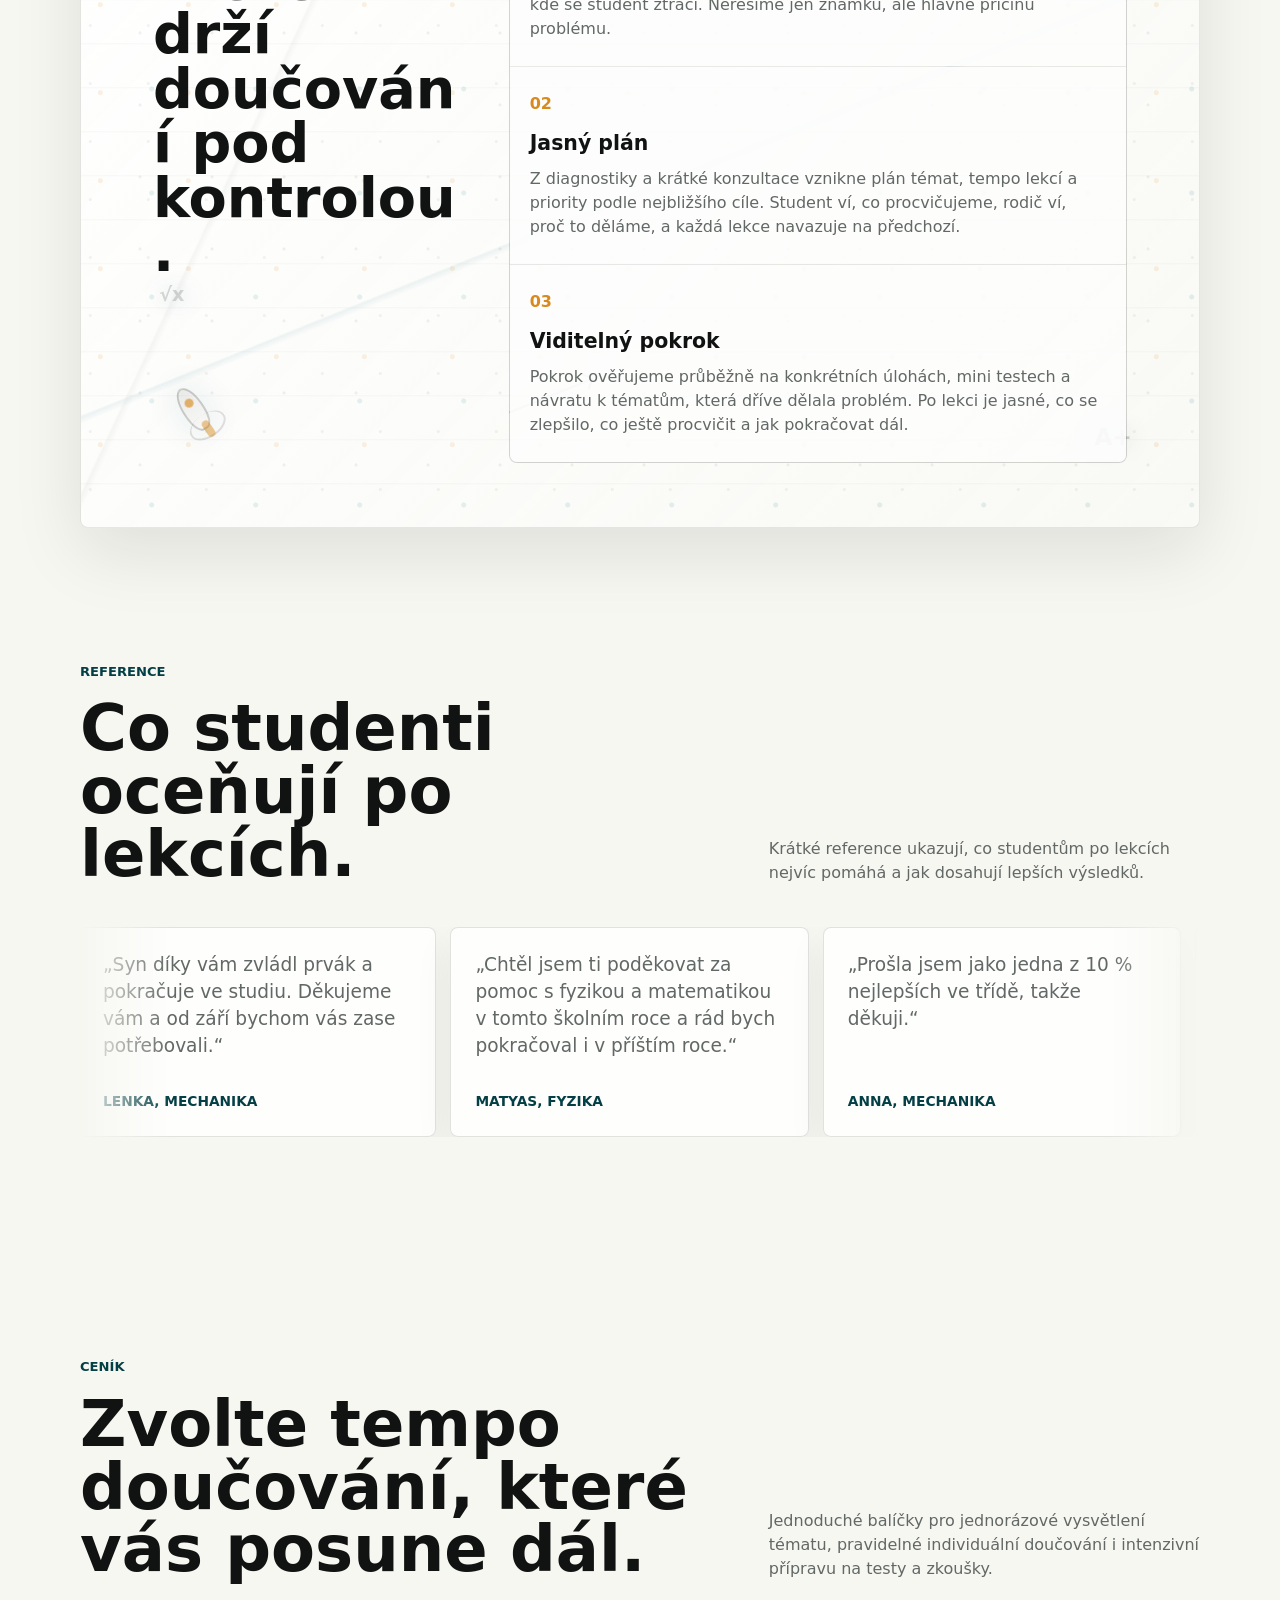
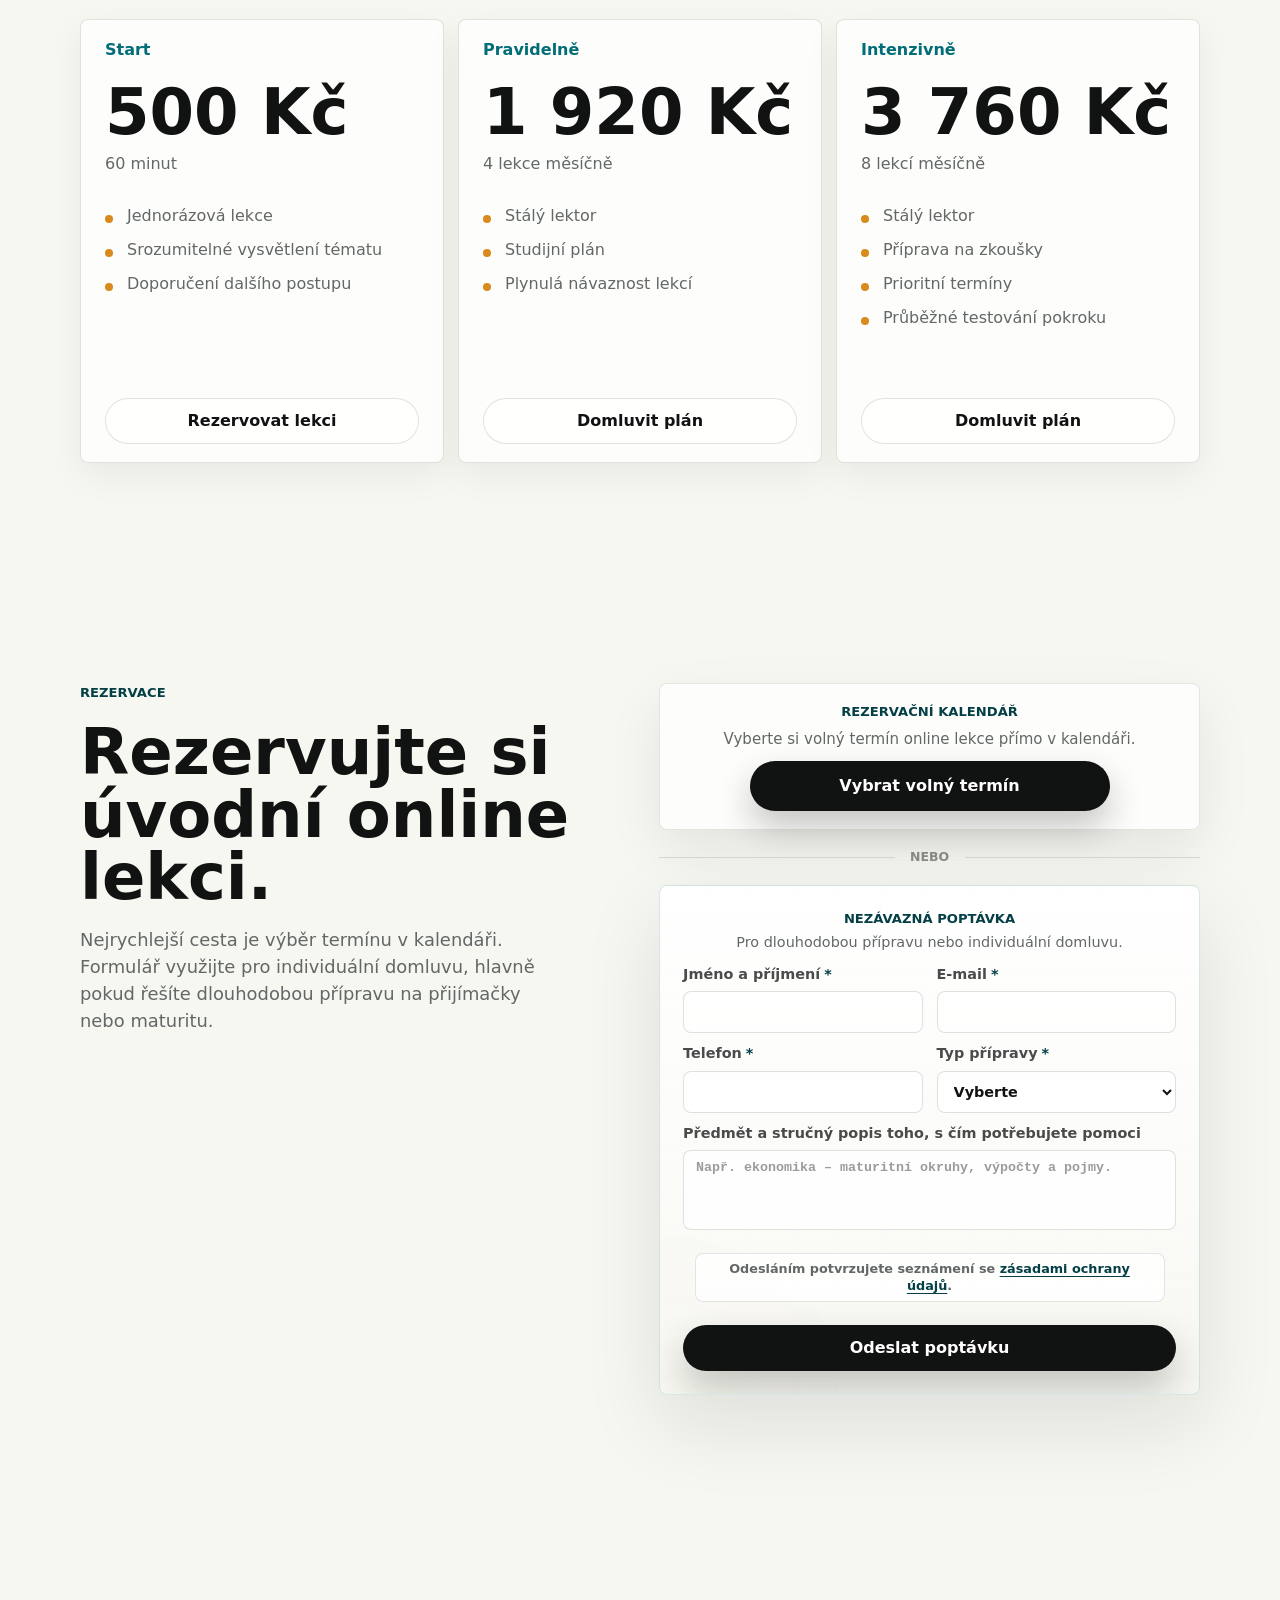
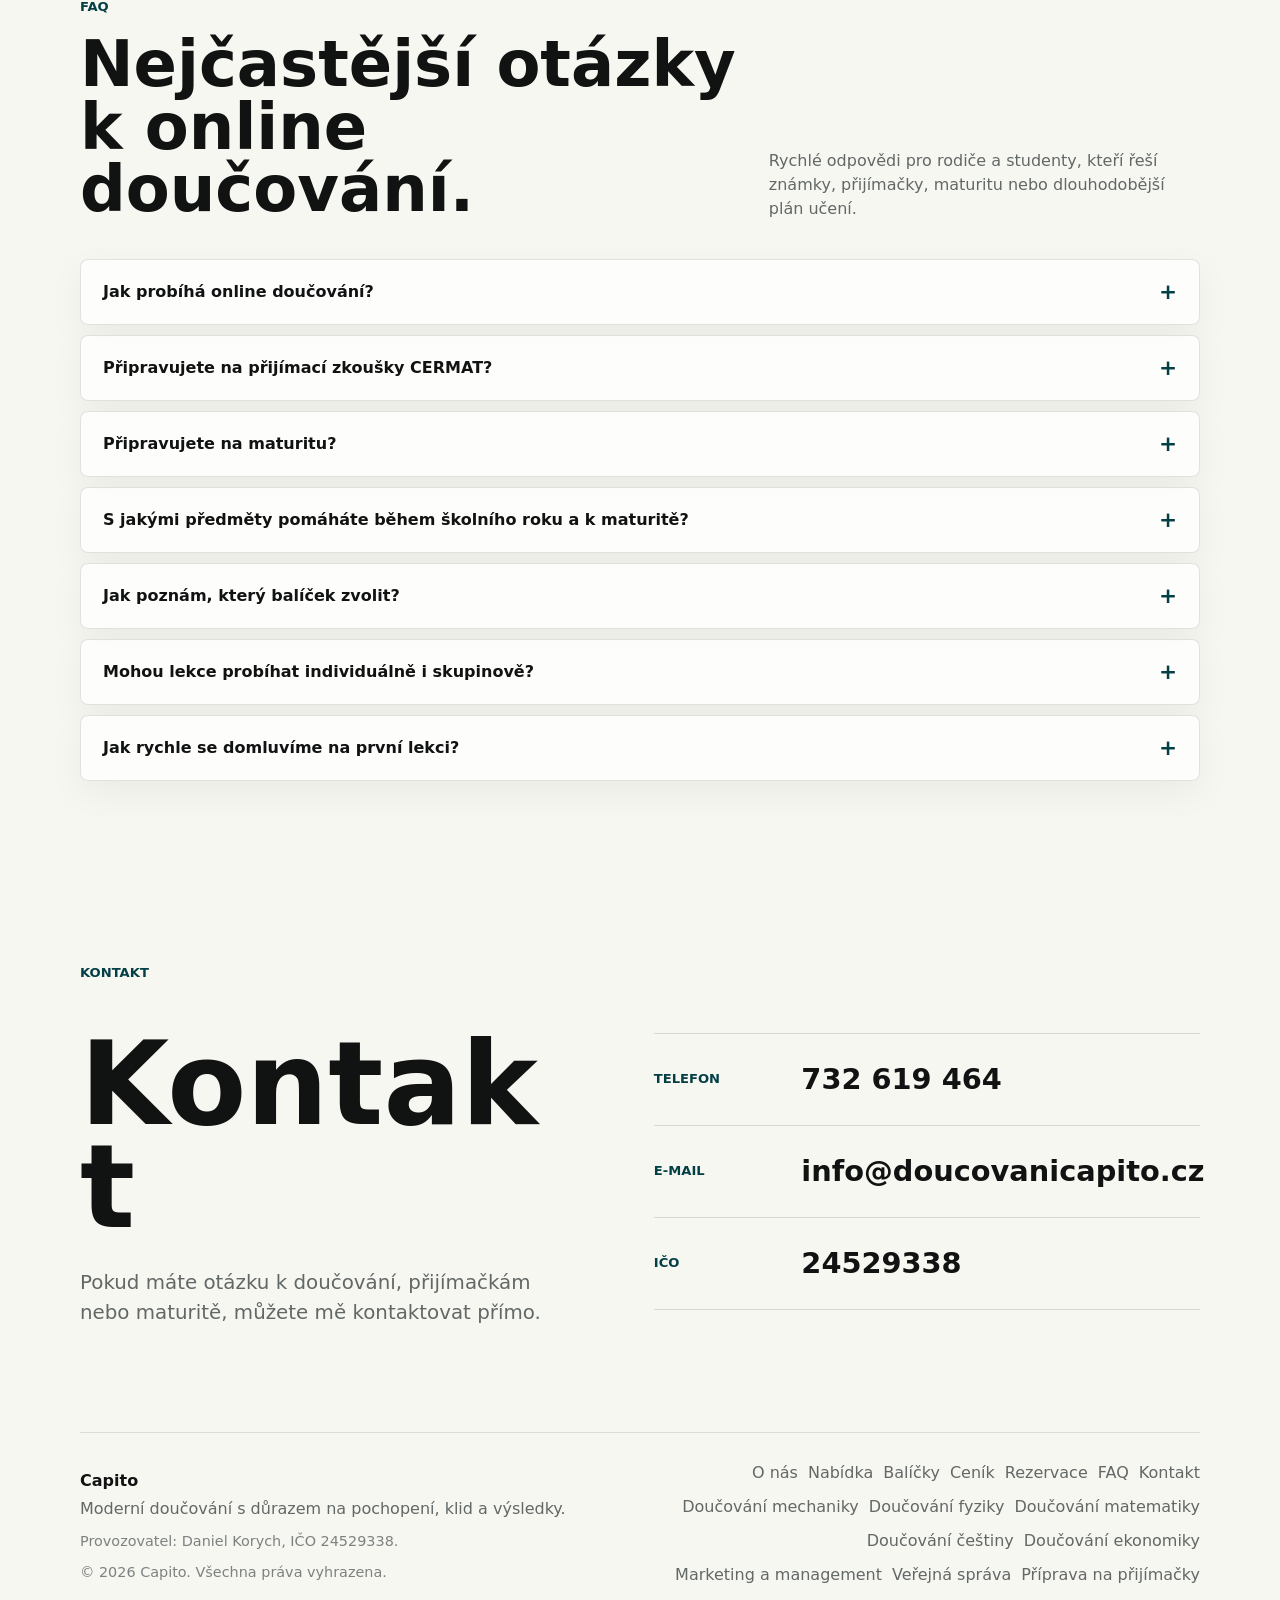
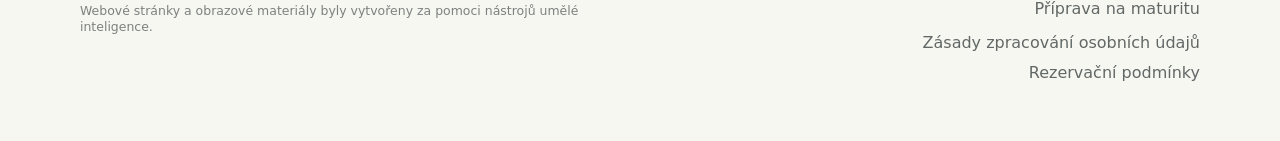
==== commit dbfe17ea: "Update website content and responsive layout" ====
--- a/index.html
+++ b/index.html
@@ -5,21 +5,21 @@
     <meta name="viewport" content="width=device-width, initial-scale=1" />
     <meta
       name="description"
-      content="Online doučování matematiky a češtiny pro žáky ZŠ, studenty SŠ, přijímačky CERMAT i maturitu. Individuální lekce, jasný plán a kontrola pokroku."
+      content="Online doučování matematiky, češtiny, fyziky, mechaniky, ekonomiky, marketingu a managementu i veřejné správy. Příprava na přijímačky a maturitu."
     />
     <meta name="robots" content="index,follow,max-image-preview:large" />
     <meta name="theme-color" content="#f7f7f2" />
     <meta name="author" content="Capito" />
     <link rel="canonical" href="https://www.doucovanicapito.cz/" />
-    <title>Doučování Capito | Online doučování matematiky, češtiny a příprava na přijímačky</title>
+    <title>Online doučování a příprava na maturitu | Capito</title>
     <link rel="icon" href="assets/favicon.svg?v=2" type="image/svg+xml" />
     <meta property="og:locale" content="cs_CZ" />
     <meta property="og:type" content="website" />
     <meta property="og:site_name" content="Doučování Capito" />
-    <meta property="og:title" content="Doučování Capito | Online doučování matematiky a češtiny" />
+    <meta property="og:title" content="Online doučování a příprava na maturitu | Capito" />
     <meta
       property="og:description"
-      content="Online doučování matematiky a češtiny, příprava na přijímačky CERMAT i maturitu s jasným plánem a kontrolou pokroku."
+      content="Online doučování školních i maturitních předmětů, příprava na přijímačky CERMAT a maturitu s jasným plánem."
     />
     <meta property="og:url" content="https://www.doucovanicapito.cz/" />
     <meta property="og:image" content="https://www.doucovanicapito.cz/assets/og-image.jpg" />
@@ -28,10 +28,10 @@
     <meta property="og:image:width" content="1200" />
     <meta property="og:image:height" content="630" />
     <meta name="twitter:card" content="summary_large_image" />
-    <meta name="twitter:title" content="Doučování Capito | Online doučování matematiky a češtiny" />
+    <meta name="twitter:title" content="Online doučování a příprava na maturitu | Capito" />
     <meta
       name="twitter:description"
-      content="Online doučování matematiky a češtiny, příprava na přijímačky CERMAT i maturitu s jasným plánem a kontrolou pokroku."
+      content="Online doučování školních i maturitních předmětů, příprava na přijímačky CERMAT a maturitu s jasným plánem."
     />
     <meta name="twitter:image" content="https://www.doucovanicapito.cz/assets/og-image.jpg" />
     <meta name="twitter:image:alt" content="Online doučování matematiky a češtiny s Doučováním Capito" />
@@ -54,7 +54,7 @@
             "url": "https://www.doucovanicapito.cz/",
             "name": "Doučování Capito",
             "alternateName": ["Capito", "Capito doučování", "Kapito", "Kapito doučování", "doucovani capito", "online doučování Capito"],
-            "keywords": "doučování, online doučování, doučování matematiky, doučování češtiny, příprava na přijímačky, příprava na maturitu, CERMAT, Capito, Kapito",
+            "keywords": "doučování, online doučování, doučování matematiky, doučování češtiny, doučování ekonomiky, doučování marketingu a managementu, doučování veřejné správy, příprava na přijímačky, příprava na maturitu, CERMAT, Capito, Kapito",
             "inLanguage": "cs-CZ",
             "publisher": { "@id": "https://www.doucovanicapito.cz/#organization" }
           },
@@ -68,11 +68,14 @@
             "telephone": "+420732619464",
             "email": "info@doucovanicapito.cz",
             "taxID": "24529338",
-            "description": "Individuální online doučování matematiky a českého jazyka pro žáky ZŠ, studenty SŠ, maturanty a uchazeče o střední školy.",
+            "description": "Individuální online doučování školních a maturitních předmětů pro žáky ZŠ, studenty SŠ, maturanty a uchazeče o střední školy.",
             "knowsAbout": [
               "online doučování",
               "doučování matematiky",
               "doučování češtiny",
+              "doučování ekonomiky",
+              "doučování marketingu a managementu",
+              "doučování veřejné správy",
               "příprava na přijímací zkoušky CERMAT",
               "příprava na maturitu"
             ],
@@ -101,7 +104,7 @@
             "@id": "https://www.doucovanicapito.cz/#maturita",
             "name": "Online příprava na maturitu",
             "url": "https://www.doucovanicapito.cz/priprava-na-maturitu.html",
-            "description": "Individuální online příprava na maturitu z matematiky a českého jazyka s opakováním okruhů, typovými úlohami a jasným plánem.",
+            "description": "Individuální online příprava na maturitu z matematiky, češtiny, ekonomiky, marketingu a managementu i veřejné správy s jasným plánem.",
             "provider": { "@id": "https://www.doucovanicapito.cz/#organization" },
             "educationalLevel": "SŠ"
           },
@@ -135,10 +138,10 @@
               },
               {
                 "@type": "Question",
-                "name": "Pomáháte i s průběžným doučováním matematiky a češtiny během školního roku?",
+                "name": "S jakými předměty pomáháte během školního roku a k maturitě?",
                 "acceptedAnswer": {
                   "@type": "Answer",
-                  "text": "Ano. Kromě přípravy na přijímačky a maturitu pomáháme i s pravidelným doučováním matematiky a češtiny během školního roku. Zaměřujeme se na mezery v učivu, přípravu na testy, domácí úkoly i postupné budování jistoty, aby student látce opravdu rozuměl a uměl ji použít samostatně. Doučování matematiky a češtiny jsme podrobněji popsali na samostatných stránkách."
+                  "text": "Pomáháme s matematikou, češtinou, fyzikou, mechanikou, ekonomikou, marketingem a managementem i veřejnou správou. Lekce mohou řešit průběžné učivo, školní testy, přijímačky nebo přípravu na společnou i profilovou část maturity."
                 }
               },
               {
@@ -231,8 +234,8 @@
           <p class="eyebrow">Online doučování pro ZŠ, SŠ, přijímačky i maturitu</p>
           <h1 id="hero-title">Capito online doučování</h1>
           <p class="hero-copy">
-            Individuální doučování matematiky, fyziky, mechaniky a češtiny s jasným plánem.
-            Příprava na CERMAT, přijímací zkoušky i maturitu probíhá online z pohodlí domova.
+            Individuální doučování školních i odborných maturitních předmětů s jasným plánem.
+            Matematika, čeština, fyzika, mechanika, ekonomika, marketing a management i veřejná správa online z pohodlí domova.
           </p>
           <div class="hero-actions">
             <a class="button primary" href="#rezervace">Rezervovat úvodní lekci</a>
@@ -286,16 +289,34 @@
             <p>Elektrické obvody, optika, kmitání, vlnění a termika vysvětlené na konkrétních příkladech.</p>
             <span class="feature-card-cta">Jak probíhá doučování</span>
           </a>
-          <a class="feature-card" href="priprava-na-prijimacky.html" aria-label="Zjistit, jak probíhá příprava na přijímací zkoušky">
+          <a class="feature-card" href="doucovani-ekonomiky.html" aria-label="Zjistit, jak probíhá doučování ekonomiky">
+            <span class="icon" aria-hidden="true">Kč</span>
+            <h3>Doučování ekonomiky</h3>
+            <p>Ekonomické pojmy, výpočty, účetní souvislosti a maturitní okruhy vysvětlené srozumitelně.</p>
+            <span class="feature-card-cta">Jak probíhá doučování</span>
+          </a>
+          <a class="feature-card" href="doucovani-marketingu-a-managementu.html" aria-label="Zjistit, jak probíhá doučování marketingu a managementu">
+            <span class="icon" aria-hidden="true">M</span>
+            <h3>Marketing a management</h3>
+            <p>Marketingový mix, řízení, plánování, organizování a maturitní otázky v praktických souvislostech.</p>
+            <span class="feature-card-cta">Jak probíhá doučování</span>
+          </a>
+          <a class="feature-card" href="doucovani-verejne-spravy.html" aria-label="Zjistit, jak probíhá doučování veřejné správy">
+            <span class="icon" aria-hidden="true">VS</span>
+            <h3>Veřejná správa</h3>
+            <p>Státní správa, samospráva, správní řízení a maturitní témata uspořádaná do jasných vazeb.</p>
+            <span class="feature-card-cta">Jak probíhá doučování</span>
+          </a>
+          <a class="feature-card feature-card--preparation" href="priprava-na-prijimacky.html" aria-label="Zjistit, jak probíhá příprava na přijímací zkoušky">
             <span class="icon" aria-hidden="true">→</span>
             <h3>Příprava na přijímačky</h3>
             <p>CERMAT matematika a čeština, typové úlohy, strategie řešení a práce s časem.</p>
             <span class="feature-card-cta">Jak probíhá příprava</span>
           </a>
-          <a class="feature-card" href="priprava-na-maturitu.html" aria-label="Zjistit, jak probíhá příprava na maturitu">
+          <a class="feature-card feature-card--preparation" href="priprava-na-maturitu.html" aria-label="Zjistit, jak probíhá příprava na maturitu">
             <span class="icon" aria-hidden="true">◎</span>
             <h3>Příprava na maturitu</h3>
-            <p>Opakování okruhů z matematiky a češtiny s plánem až k termínu zkoušky.</p>
+            <p>Matematika, čeština i odborné maturitní předměty s plánem až k termínu zkoušky.</p>
             <span class="feature-card-cta">Jak probíhá příprava</span>
           </a>
         </div>
@@ -312,7 +333,7 @@
           <article class="package-card">
             <div>
               <span class="package-label">Přijímačky na SŠ</span>
-              <h3>Balíček pro deváťáky a víceletá gymnázia</h3>
+              <h3>Balíček pro jistější přijímačky</h3>
               <p>Systematická online příprava na přijímací zkoušky z matematiky a češtiny podle termínu CERMAT.</p>
             </div>
             <ul>
@@ -339,12 +360,12 @@
           <article class="package-card">
             <div>
               <span class="package-label">Maturita</span>
-              <h3>Balíček pro jistější maturitní finiš</h3>
-              <p>Příprava na maturitu z matematiky a češtiny s jasným plánem do termínu zkoušky.</p>
+              <h3>Balíček pro jistější maturitu</h3>
+              <p>Příprava na maturitu z matematiky, češtiny, ekonomiky, marketingu a managementu nebo veřejné správy.</p>
             </div>
             <ul>
               <li>Rozdělení okruhů do zvládnutelných bloků</li>
-              <li>Trénink didaktických testů a modelových zadání</li>
+              <li>Trénink didaktických testů, maturitních otázek a modelových zadání</li>
               <li>Jasný výstup po každé lekci a plán do termínu zkoušky</li>
               <li>Možnost lekcí 1:1 i skupinové přípravy</li>
             </ul>
@@ -577,34 +598,13 @@
                   <option>Nejsem si jistý/á</option>
                 </select>
               </label>
-              <fieldset class="day-picker preparation-picker" data-preparation-picker>
-                <legend>Předmět <span class="required-mark" aria-hidden="true">*</span><span class="sr-only">povinné pole</span></legend>
-                <div class="day-options">
-                  <label>
-                    <input name="subjects" type="checkbox" value="Matematika" />
-                    <span>Matematika</span>
-                  </label>
-                  <label>
-                    <input name="subjects" type="checkbox" value="Čeština" />
-                    <span>Čeština</span>
-                  </label>
-                  <label>
-                    <input name="subjects" type="checkbox" value="Fyzika" />
-                    <span>Fyzika</span>
-                  </label>
-                  <label>
-                    <input name="subjects" type="checkbox" value="Mechanika" />
-                    <span>Mechanika</span>
-                  </label>
-                </div>
-              </fieldset>
               <label class="form-wide">
-                <span class="field-label">Krátce popište, s čím potřebujete pomoct</span>
+                <span class="field-label">Předmět a stručný popis toho, s čím potřebujete pomoci</span>
                 <textarea
                   name="message"
                   rows="3"
                   maxlength="600"
-                  placeholder="Např. příprava na test, maturita, rovnice, statika, sloh..."
+                  placeholder="Např. ekonomika – maturitní okruhy, výpočty a pojmy."
                 ></textarea>
               </label>
             </div>
@@ -666,14 +666,11 @@
             </p>
           </details>
           <details>
-            <summary>Pomáháte i s průběžným doučováním matematiky a češtiny během školního roku?</summary>
+            <summary>S jakými předměty pomáháte během školního roku a k maturitě?</summary>
             <p>
-              Ano. Kromě přípravy na přijímačky a maturitu pomáháme i s pravidelným doučováním matematiky
-              a češtiny během školního roku. Zaměřujeme se na mezery v učivu, přípravu na testy, domácí
-              úkoly i postupné budování jistoty, aby student látce opravdu rozuměl a uměl ji použít
-              samostatně. Podrobněji jsme doučování matematiky popsali na stránce
-              <a href="doucovani-matematiky.html">Doučování matematiky</a> a češtinu na stránce
-              <a href="doucovani-cestiny.html">Doučování češtiny</a>.
+              Pomáháme s matematikou, češtinou, fyzikou, mechanikou, ekonomikou, marketingem a managementem
+              i veřejnou správou. Lekce mohou řešit průběžné učivo, školní testy, přijímačky nebo přípravu
+              na společnou i profilovou část maturity. Všechny předměty najdete v <a href="#nabidka">nabídce</a>.
             </p>
           </details>
           <details>
@@ -757,6 +754,9 @@
           <a href="doucovani-fyziky.html">Doučování fyziky</a>
           <a href="doucovani-matematiky.html">Doučování matematiky</a>
           <a href="doucovani-cestiny.html">Doučování češtiny</a>
+          <a href="doucovani-ekonomiky.html">Doučování ekonomiky</a>
+          <a href="doucovani-marketingu-a-managementu.html">Marketing a management</a>
+          <a href="doucovani-verejne-spravy.html">Veřejná správa</a>
           <a href="priprava-na-prijimacky.html">Příprava na přijímačky</a>
           <a href="priprava-na-maturitu.html">Příprava na maturitu</a>
         </span>
--- a/styles.css
+++ b/styles.css
@@ -27,6 +27,8 @@
 
 html {
   scroll-behavior: smooth;
+  overflow-x: hidden;
+  overflow-x: clip;
 }
 
 [id] {
@@ -35,6 +37,8 @@
 
 body {
   margin: 0;
+  overflow-x: hidden;
+  overflow-x: clip;
   background: var(--paper);
   color: var(--ink);
   font-size: 16px;
@@ -207,7 +211,7 @@
 .hero-content {
   width: min(1120px, calc(100% - 32px));
   margin: 0 auto;
-  padding: 132px 0 72px;
+  padding: 112px 0 72px;
 }
 
 .eyebrow,
@@ -419,6 +423,10 @@
   scroll-margin-top: 110px;
 }
 
+#kontakt {
+  scroll-margin-top: 64px;
+}
+
 .offer-grid {
   grid-template-columns: repeat(3, minmax(0, 1fr));
 }
@@ -468,26 +476,6 @@
   font-weight: 800;
 }
 
-.feature-card:nth-child(1) .icon {
-  background: var(--amber);
-}
-
-.feature-card:nth-child(2) .icon {
-  background: var(--teal);
-}
-
-.feature-card:nth-child(4) .icon {
-  background: var(--sage);
-}
-
-.feature-card:nth-child(5) .icon {
-  background: var(--ink);
-}
-
-.feature-card:nth-child(6) .icon {
-  background: var(--teal-dark);
-}
-
 .feature-card h3,
 .timeline h3 {
   margin: 0 0 8px;
@@ -524,19 +512,77 @@
   padding-top: 5px;
 }
 
+.feature-card--preparation {
+  background: rgba(221, 139, 22, 0.18);
+}
+
 .feature-card-cta::after {
   content: "→";
 }
 
+@media (min-width: 901px) {
+  .feature-card {
+    min-height: 174px;
+    display: grid;
+    grid-template-columns: 38px minmax(0, 1fr);
+    grid-template-rows: auto auto 1fr auto;
+    column-gap: 12px;
+    padding: 9px 12px;
+  }
+
+  .feature-card .icon {
+    grid-column: 1;
+    grid-row: 1;
+    width: 38px;
+    height: 38px;
+    margin: 0;
+  }
+
+  .feature-card h3 {
+    grid-column: 2;
+    grid-row: 1;
+    align-self: center;
+    margin: 0;
+    font-size: 1.12rem;
+  }
+
+  .feature-card p {
+    grid-column: 1 / -1;
+    grid-row: 2;
+    margin-top: 5px;
+    font-size: 0.93rem;
+    line-height: 1.35;
+  }
+
+  .feature-card-cta {
+    grid-column: 1 / -1;
+    grid-row: 4;
+    align-self: end;
+    margin-top: 0;
+    padding-top: 3px;
+    font-size: 0.95rem;
+  }
+
+  .feature-card-badge {
+    grid-column: 1 / -1;
+    grid-row: 3;
+    align-self: end;
+    margin-top: 4px;
+    font-size: 0.72rem;
+  }
+
+  .offer-grid {
+    gap: 10px;
+    margin-top: 24px;
+  }
+}
+
 .packages {
   padding-top: 72px;
 }
 
 .package-grid {
   grid-template-columns: repeat(2, minmax(0, 1fr));
-  width: min(100%, 1060px);
-  max-width: 1060px;
-  margin-inline: auto;
 }
 
 .package-card {
@@ -718,7 +764,7 @@
   grid-template-columns: minmax(0, 0.66fr) minmax(520px, 1.34fr);
   gap: clamp(24px, 4vw, 54px);
   margin: 0 auto;
-  padding: clamp(50px, 6.6vw, 84px) clamp(28px, 6vw, 72px);
+  padding: clamp(42px, 5.3vw, 64px) clamp(28px, 6vw, 72px);
   border-radius: var(--radius);
   color: var(--ink);
   overflow: hidden;
@@ -941,6 +987,10 @@
 .reviews-row {
   display: flex;
   gap: 14px;
+}
+
+.reviews-pagination {
+  display: none;
 }
 
 .review-card {
@@ -1059,7 +1109,8 @@
 }
 
 .price-card {
-  min-height: 430px;
+  min-height: 444px;
+  padding-block: 18px;
 }
 
 .price-card:hover,
@@ -1131,6 +1182,12 @@
   column-gap: clamp(44px, 7vw, 92px);
 }
 
+.reservation > *,
+.reservation-action > *,
+.form-grid > label {
+  min-width: 0;
+}
+
 .reservation-copy {
   display: flex;
   flex-direction: column;
@@ -1182,7 +1239,7 @@
   color: var(--muted);
   font-size: 0.94rem;
   line-height: 1.35;
-  white-space: nowrap;
+  overflow-wrap: anywhere;
 }
 
 .booking-service-button {
@@ -1238,8 +1295,8 @@
   overflow: hidden;
   display: grid;
   width: 100%;
-  gap: 9px;
-  padding: clamp(16px, 2vw, 22px);
+  gap: 10px;
+  padding: clamp(18px, 2.1vw, 23px);
   border: 1px solid rgba(0, 109, 119, 0.16);
   border-radius: var(--radius);
   background:
@@ -1253,8 +1310,8 @@
 .form-heading {
   display: grid;
   justify-items: center;
-  gap: 2px;
-  margin-bottom: 0;
+  gap: 4px;
+  margin-bottom: 2px;
   text-align: center;
 }
 
@@ -1293,12 +1350,12 @@
 .form-grid {
   display: grid;
   grid-template-columns: repeat(2, minmax(0, 1fr));
-  gap: 8px 12px;
+  gap: 10px 14px;
 }
 
 label {
   display: grid;
-  gap: 5px;
+  gap: 6px;
   color: rgba(17, 19, 18, 0.76);
   font-size: 0.9rem;
   font-weight: 780;
@@ -1320,6 +1377,7 @@
 select,
 textarea {
   width: 100%;
+  min-width: 0;
   border: 1px solid rgba(17, 19, 18, 0.13);
   border-radius: var(--radius);
   background: rgba(255, 255, 255, 0.86);
@@ -1331,13 +1389,13 @@
 
 input,
 select {
-  min-height: 38px;
+  min-height: 42px;
   padding: 0 12px;
 }
 
 textarea {
-  height: 72px;
-  min-height: 72px;
+  height: 80px;
+  min-height: 80px;
   resize: none;
   padding: 8px 12px;
   line-height: 1.28;
@@ -1373,88 +1431,6 @@
 textarea[aria-invalid="true"] {
   border-color: #b42318;
   box-shadow: 0 0 0 4px rgba(180, 35, 24, 0.1);
-}
-
-.day-picker {
-  display: grid;
-  grid-column: 1 / -1;
-  gap: 6px;
-  min-width: 0;
-  margin: 0;
-  padding: 0;
-  border: 0;
-}
-
-.day-picker legend {
-  padding: 0;
-  color: rgba(17, 19, 18, 0.76);
-  font-size: 0.9rem;
-  font-weight: 780;
-}
-
-.day-options {
-  display: flex;
-  flex-wrap: wrap;
-  gap: 7px;
-}
-
-.preparation-picker {
-  justify-items: center;
-  text-align: center;
-}
-
-.preparation-picker legend {
-  margin-bottom: 5px;
-}
-
-.preparation-picker .day-options {
-  justify-content: center;
-}
-
-.day-options label {
-  display: inline-flex;
-  gap: 0;
-  min-width: 0;
-  cursor: pointer;
-}
-
-.day-options input {
-  position: absolute;
-  inline-size: 1px;
-  block-size: 1px;
-  opacity: 0;
-  pointer-events: none;
-}
-
-.day-options span {
-  min-height: 32px;
-  display: inline-flex;
-  align-items: center;
-  justify-content: center;
-  padding: 0 14px;
-  border: 1px solid rgba(17, 19, 18, 0.13);
-  border-radius: 999px;
-  background: rgba(255, 255, 255, 0.9);
-  color: rgba(17, 19, 18, 0.78);
-  font-size: 0.9rem;
-  font-weight: 760;
-  transition: background 150ms ease, border-color 150ms ease, color 150ms ease, box-shadow 150ms ease;
-}
-
-.day-options input:checked + span {
-  border-color: rgba(0, 109, 119, 0.78);
-  background: rgba(0, 109, 119, 0.18);
-  color: var(--teal-dark);
-  box-shadow: 0 10px 26px rgba(0, 109, 119, 0.18);
-}
-
-.day-options input:focus-visible + span {
-  outline: 3px solid rgba(0, 109, 119, 0.2);
-  outline-offset: 2px;
-}
-
-.day-picker[aria-invalid="true"] .day-options span {
-  border-color: rgba(180, 35, 24, 0.34);
 }
 
 .consent {
@@ -1508,7 +1484,7 @@
 }
 
 .booking-form .button {
-  min-height: 44px;
+  min-height: 46px;
   margin-top: 0;
   box-shadow: 0 18px 38px rgba(17, 19, 18, 0.24);
 }
@@ -1540,7 +1516,7 @@
 }
 
 .contact {
-  padding-top: 96px;
+  padding-top: 72px;
   padding-bottom: 104px;
 }
 
@@ -1707,6 +1683,10 @@
 
 .landing-page #rezervace {
   scroll-margin-top: 130px;
+}
+
+.marketing-management-page #rezervace {
+  scroll-margin-top: 100px;
 }
 
 .landing-hero {
@@ -2329,17 +2309,20 @@
 
 .site-footer div {
   display: grid;
+  grid-template-columns: minmax(0, 1fr);
   gap: 4px;
+}
+
+.site-footer > * {
+  flex: 1;
+  min-width: 0;
+  overflow-wrap: anywhere;
 }
 
 .footer-legal {
   margin-top: 6px;
   color: rgba(98, 104, 102, 0.82);
   font-size: 0.9rem;
-}
-
-.site-footer div .footer-legal:first-of-type {
-  white-space: nowrap;
 }
 
 .footer-ai {
@@ -2347,7 +2330,6 @@
   margin-top: 15px;
   font-size: 0.78rem;
   line-height: 1.25;
-  white-space: nowrap;
 }
 
 .site-footer nav {
@@ -2386,6 +2368,7 @@
   .site-footer nav {
     transform: translateY(-6px);
   }
+
 }
 
 .site-footer a {
@@ -2398,6 +2381,15 @@
 }
 
 @media (max-width: 900px) {
+  body.menu-open::before {
+    content: "";
+    position: fixed;
+    inset: 0;
+    z-index: 19;
+    background: rgba(17, 19, 18, 0.28);
+    backdrop-filter: blur(2px);
+  }
+
   .site-header {
     top: 8px;
   }
@@ -2416,13 +2408,16 @@
     position: fixed;
     top: 68px;
     right: 12px;
-    left: 12px;
+    left: auto;
+    width: min(360px, calc(100% - 24px));
     display: grid;
-    gap: 8px;
-    padding: 12px;
+    align-items: stretch;
+    justify-content: stretch;
+    gap: 4px;
+    padding: 10px;
     border: 1px solid rgba(255, 255, 255, 0.78);
     border-radius: var(--radius);
-    background: rgba(255, 255, 255, 0.94);
+    background: rgba(255, 255, 255, 0.98);
     box-shadow: var(--shadow);
     max-height: calc(100svh - 84px);
     overflow-y: auto;
@@ -2446,6 +2441,25 @@
   .site-nav a {
     min-height: 44px;
     justify-content: center;
+    font-size: 1rem;
+    font-weight: 650;
+  }
+
+  .site-nav a[aria-current="page"] {
+    background: rgba(17, 19, 18, 0.08);
+    color: var(--ink);
+  }
+
+  .site-nav a[href$="#rezervace"] {
+    color: #fff;
+    background: var(--ink);
+    font-weight: 760;
+  }
+
+  .site-nav a[href$="#rezervace"]:hover,
+  .site-nav a[href$="#rezervace"]:focus-visible {
+    color: #fff;
+    background: var(--teal-dark);
   }
 
   .menu-toggle[aria-expanded="true"] span:nth-child(2) {
@@ -2467,7 +2481,7 @@
   }
 
   .hero-content {
-    padding: 116px 0 48px;
+    padding: 96px 0 48px;
   }
 
   .signal-strip,
@@ -2482,7 +2496,7 @@
   .current-topic-card,
   .landing-split,
   .landing-cta {
-    grid-template-columns: 1fr;
+    grid-template-columns: minmax(0, 1fr);
   }
 
   .current-topic-side {
@@ -2498,20 +2512,13 @@
     grid-template-columns: repeat(2, minmax(0, 1fr));
   }
 
-}
-
-@media (max-width: 640px) {
-  .hero-media {
-    object-position: 66% center;
-  }
-
-  .hero-actions,
   .site-footer {
     align-items: stretch;
     flex-direction: column;
   }
 
   .site-footer nav {
+    margin-left: 0;
     transform: none;
     justify-content: flex-start;
     text-align: left;
@@ -2523,12 +2530,16 @@
     justify-content: flex-start;
   }
 
-  .footer-ai {
-    white-space: normal;
-  }
-
-  .site-footer div .footer-legal:first-of-type {
-    white-space: normal;
+}
+
+@media (max-width: 640px) {
+  .hero-media {
+    object-position: 66% center;
+  }
+
+  .hero-actions {
+    align-items: stretch;
+    flex-direction: column;
   }
 
   .button {
@@ -2562,6 +2573,43 @@
     display: none;
   }
 
+  .reviews-pagination {
+    display: flex;
+    flex-wrap: wrap;
+    justify-content: center;
+    margin-top: 4px;
+  }
+
+  .review-dot {
+    display: grid;
+    place-items: center;
+    width: 44px;
+    height: 44px;
+    padding: 0;
+    border: 0;
+    border-radius: 50%;
+    background: transparent;
+    cursor: pointer;
+  }
+
+  .review-dot::before {
+    content: "";
+    width: 8px;
+    height: 8px;
+    border-radius: 50%;
+    background: #b7bab7;
+    transition: background-color 180ms ease;
+  }
+
+  .review-dot[aria-current="true"]::before {
+    background: #111312;
+  }
+
+  .review-dot:focus-visible {
+    outline: 2px solid var(--ink);
+    outline-offset: -6px;
+  }
+
   .reviews-track {
     display: block;
     width: auto;
@@ -2614,6 +2662,52 @@
     min-height: auto;
   }
 
+  .feature-card {
+    display: grid;
+    grid-template-columns: 38px minmax(0, 1fr);
+    grid-template-rows: auto auto auto auto;
+    column-gap: 12px;
+    padding: 12px 14px;
+  }
+
+  .feature-card .icon {
+    grid-column: 1;
+    grid-row: 1;
+    width: 38px;
+    height: 38px;
+    margin: 0;
+  }
+
+  .feature-card h3 {
+    grid-column: 2;
+    grid-row: 1;
+    align-self: center;
+    margin: 0;
+  }
+
+  .feature-card p {
+    grid-column: 1 / -1;
+    grid-row: 2;
+    margin-top: 6px;
+  }
+
+  .feature-card-badge {
+    grid-column: 1 / -1;
+    grid-row: 3;
+    margin-top: 8px;
+  }
+
+  .feature-card-cta {
+    grid-column: 1 / -1;
+    grid-row: 4;
+    margin-top: 0;
+    padding-top: 6px;
+  }
+
+  .feature-card-badge + .feature-card-cta {
+    padding-top: 5px;
+  }
+
   .method-panel {
     padding: 30px 20px;
   }
@@ -2691,7 +2785,7 @@
 
 @media (min-width: 900px) {
   .package-card {
-    min-height: clamp(414px, 34vw, 432px) !important;
-    padding-block: clamp(22px, 2.6vw, 31px) !important;
-  }
-}
+    min-height: clamp(438px, 33.4vw, 456px) !important;
+    padding-block: clamp(22px, 2.5vw, 30px) !important;
+  }
+}
